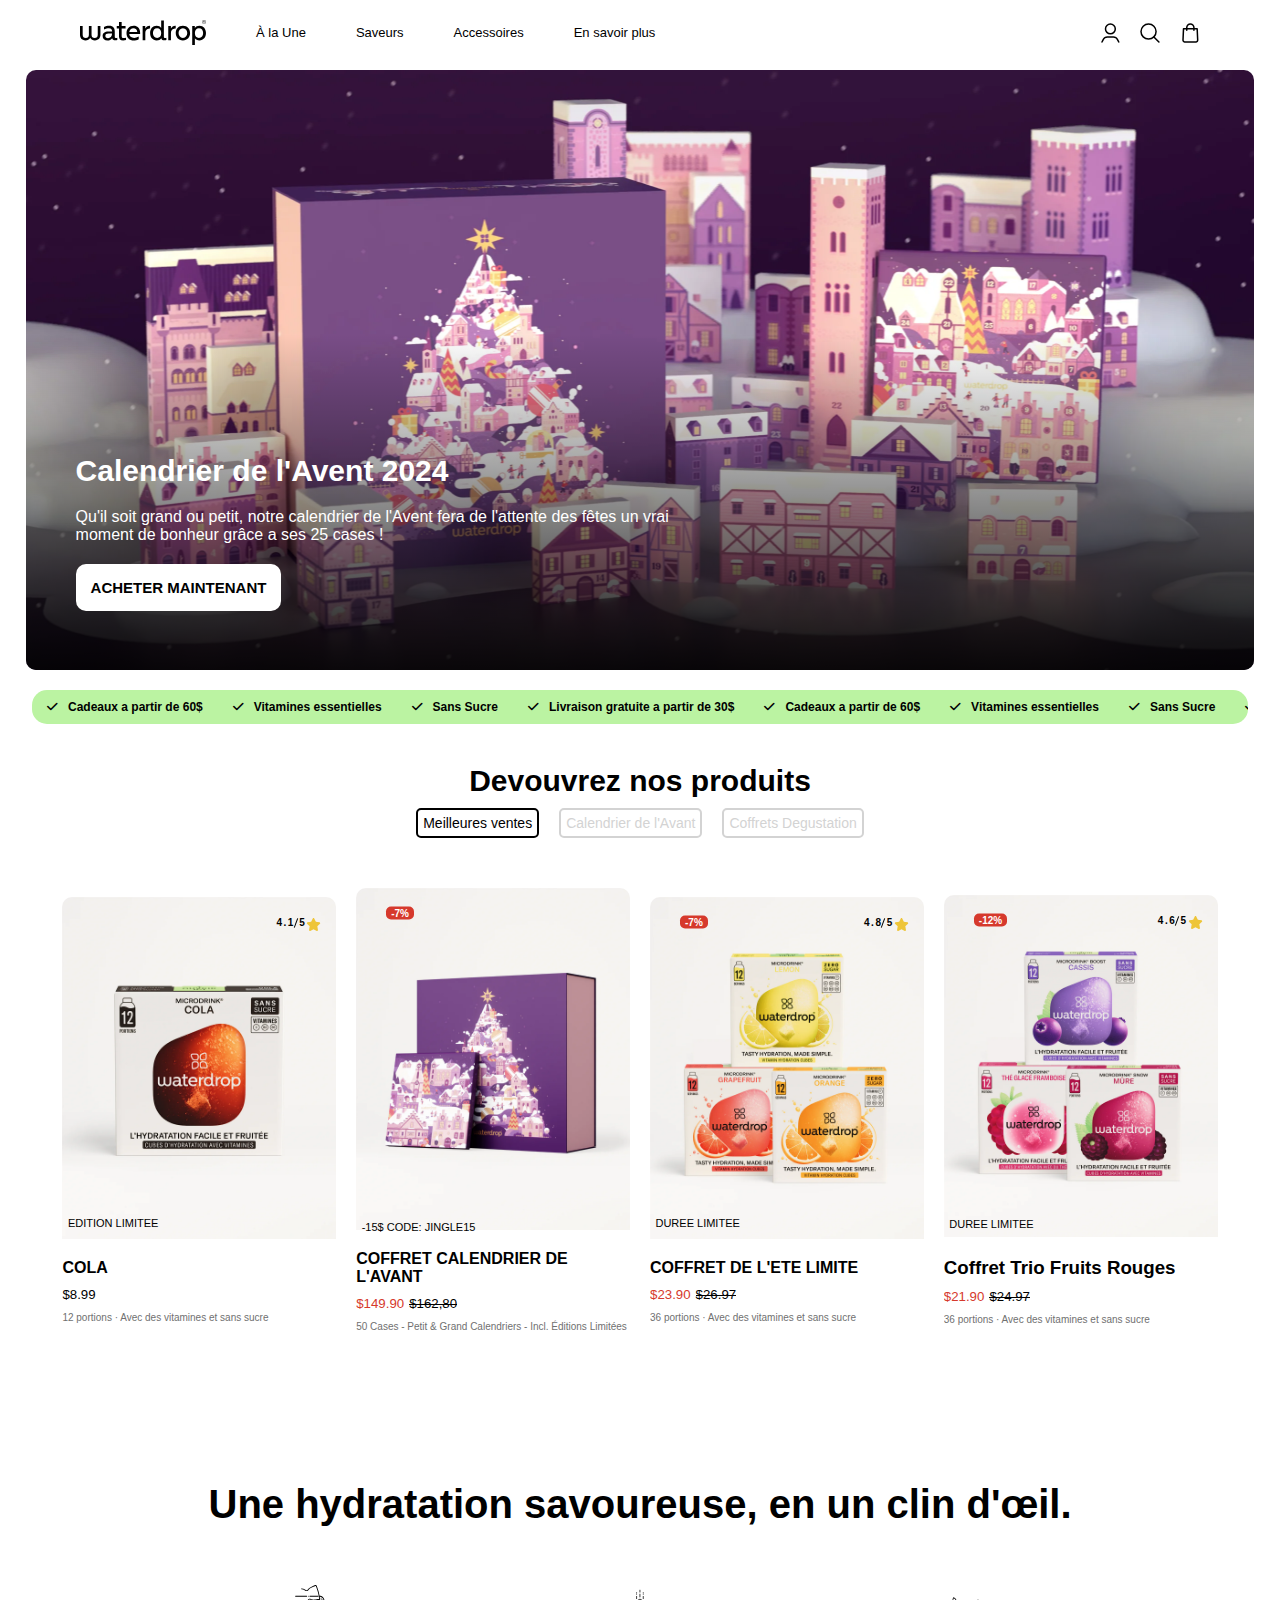
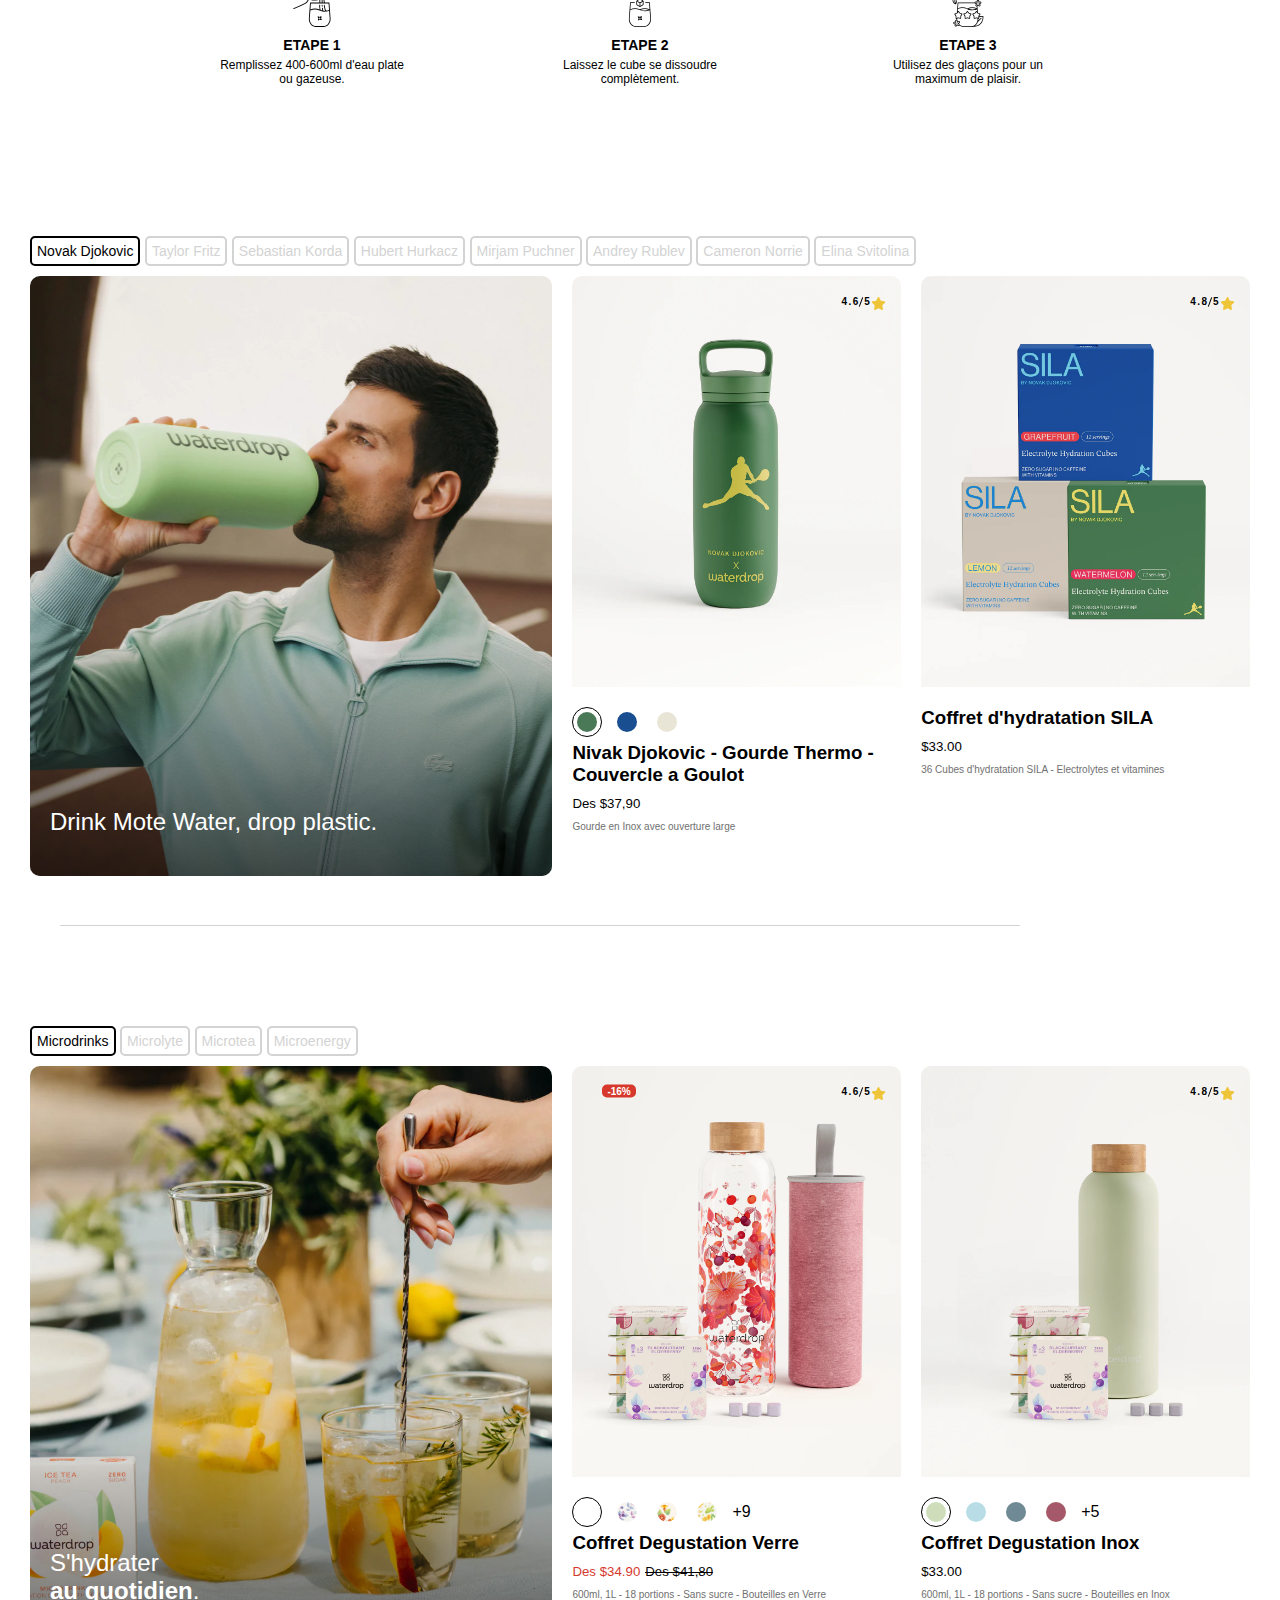
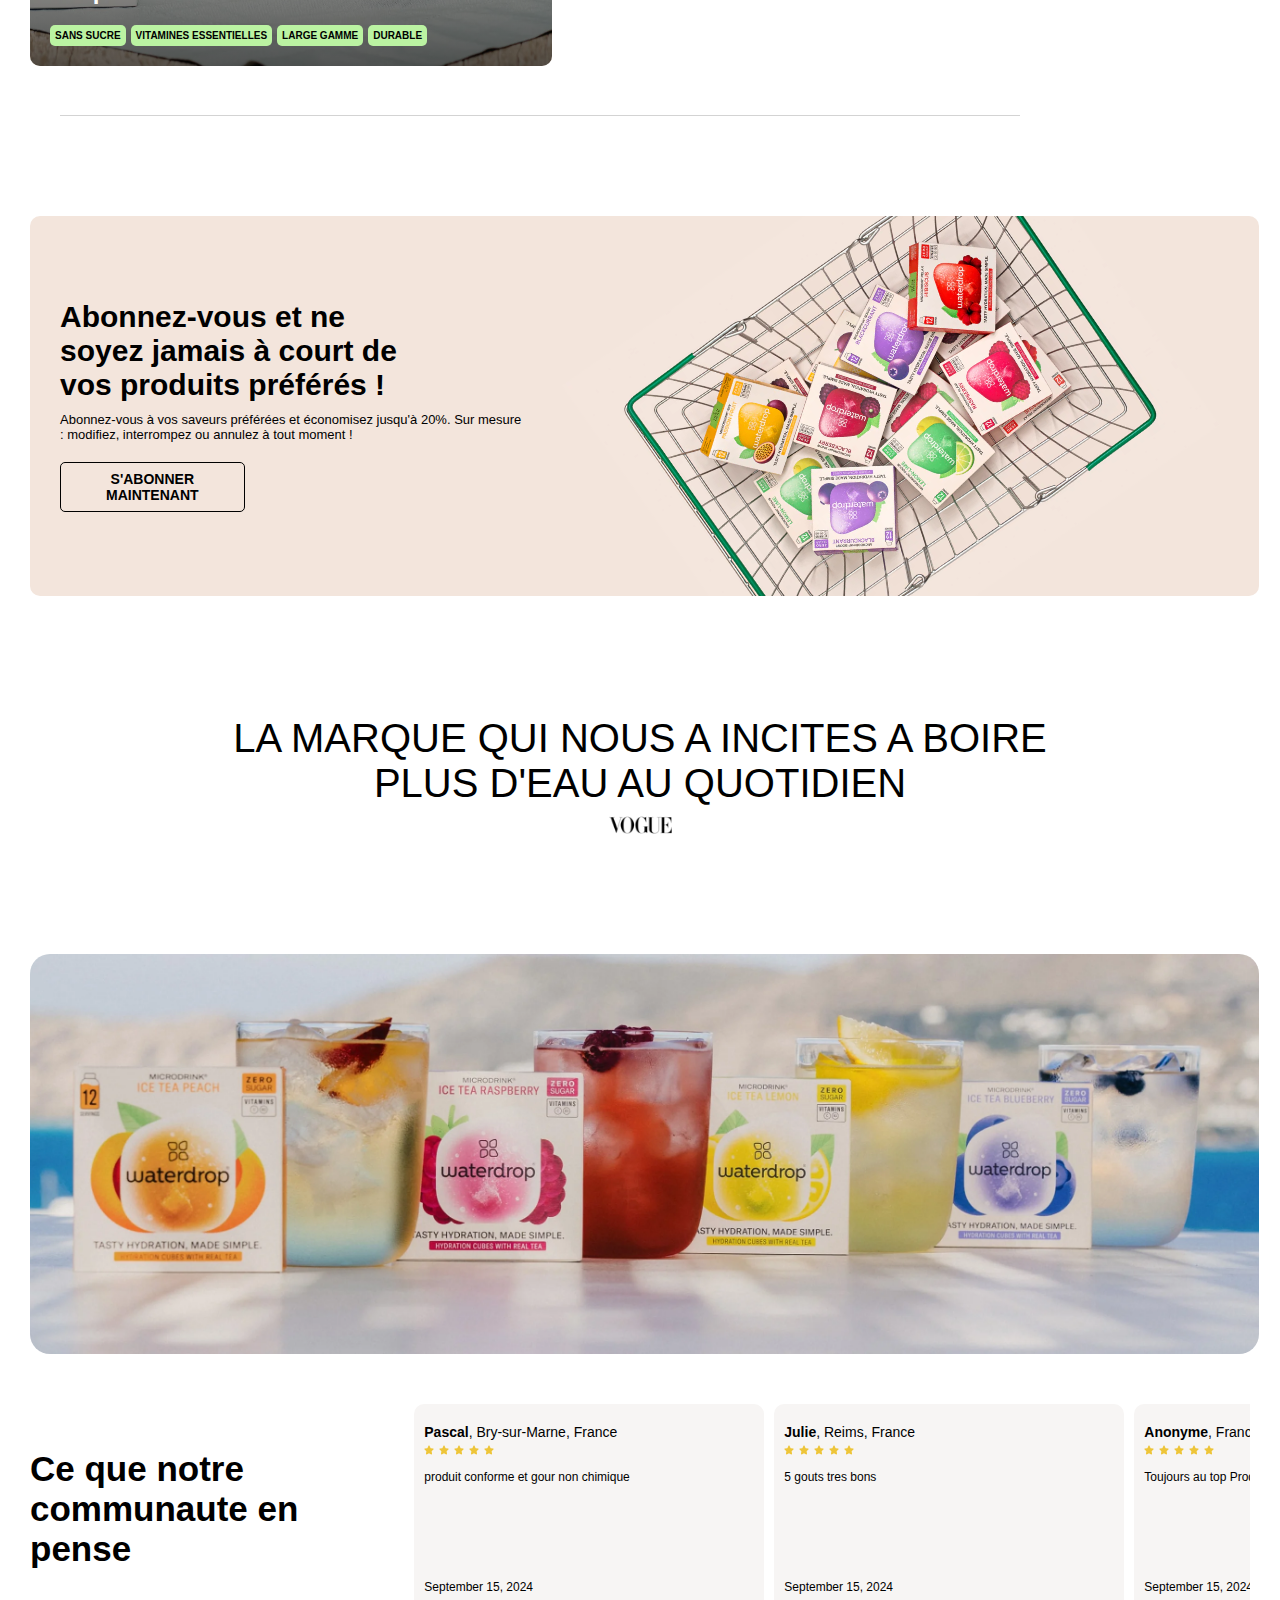
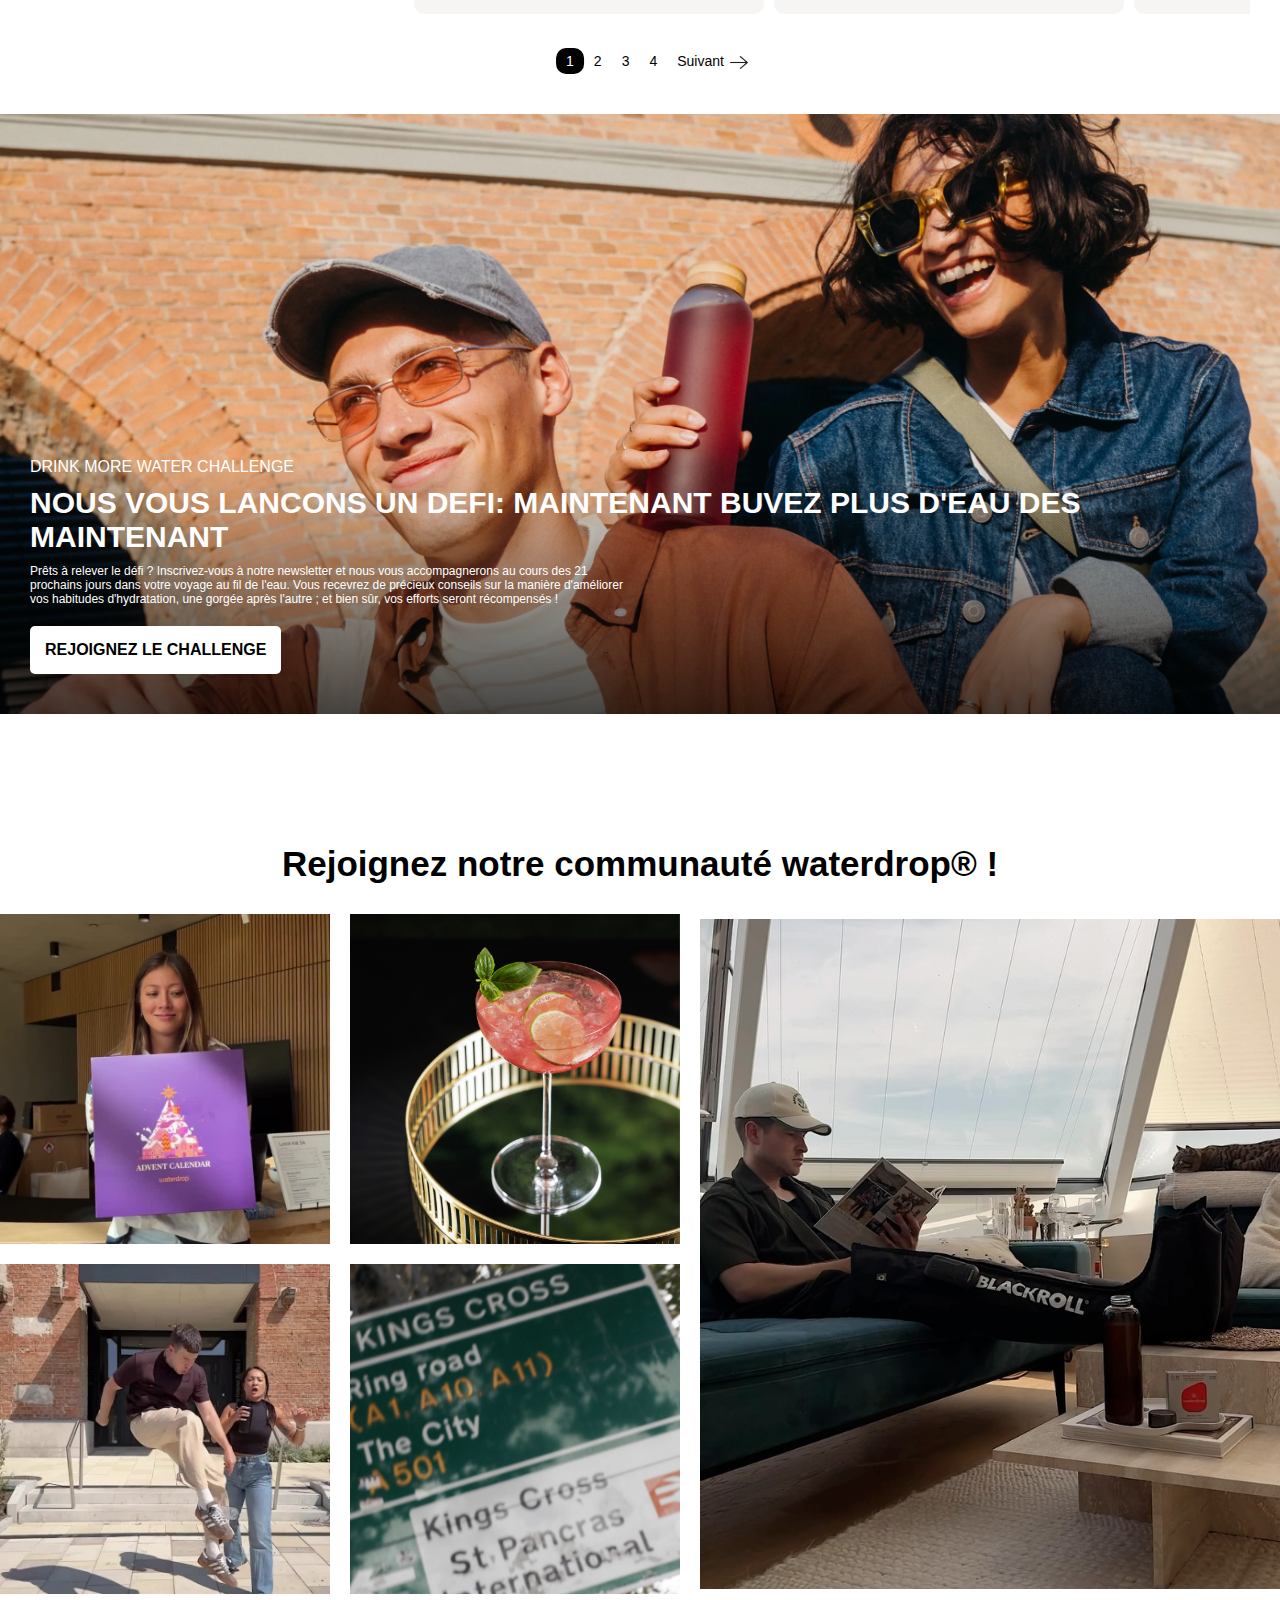
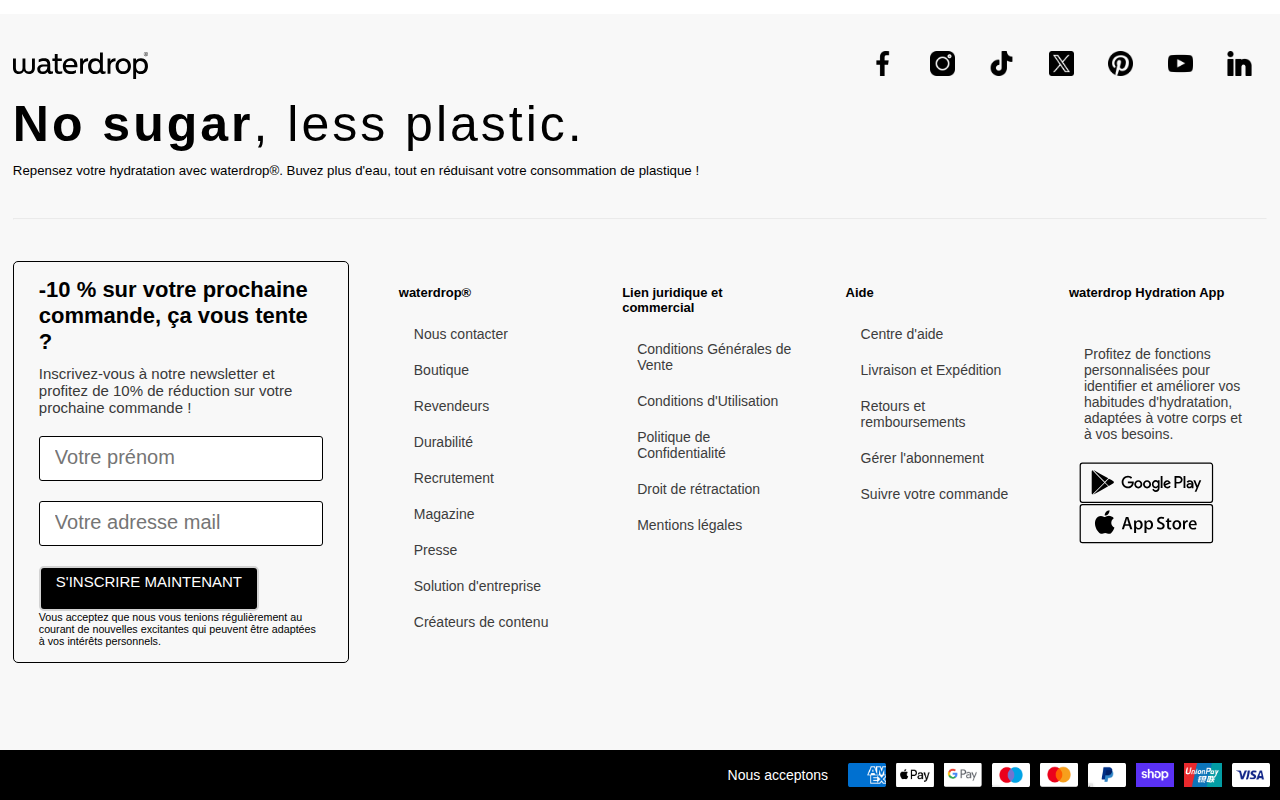
==== index.html @ c8086188 "Update index.html" ====
<html lang="fr">
  <head>
    <meta charset="UTF-8" />
    <meta name="viewport" content="width=device-width, initial-scale=1.0" />
    <link rel="stylesheet" href="style.css" />
    <link
      rel="stylesheet"
      href="https://cdnjs.cloudflare.com/ajax/libs/font-awesome/6.5.2/css/all.min.css"
    />
    <title>Waterdrop</title>
  </head>
  <body>
    <header>
      <nav id="menu-header" class="desktop-nav">
        <div class="menu-header-left">
          <a href="index.html">
            <img src="./assets/logo.svg" />
          </a>
          <li class="first">
            <a href=""> À la Une </a>
            <section class="onglet-container first-sub">
              <ul
                class="sub-onglet-container animation"
                style="animation-delay: 0.2s"
              >
                <li><a href="">Meilleures Ventes</a></li>
                <li><a href="">Coffrets Degustation</a></li>
                <li class="exclusif"><a href="">Limited: Microdrik Cola</a></li>
                <li class="new"><a href="">Calendrier de l'Avant2024</a></li>
                <li class="promo-tag"><a href="">Offres Exclusives</a></li>
                <li><a href="">Sports & Evenments</a></li>
                <li><a href="">Tout Voir</a></li>
              </ul>

              <section class="img-container">
                <div class="img-onglet animation" style="animation-delay: 0.3s">
                  <img class="img" src="assets/FEATURED_1.webp" />
                  <h4 class="title">Journee du Nettoyage des cotes 2024</h4>
                  <p>
                    -20% sur toutes les bouteilles ( sauf celles deja en
                    reduction )
                  </p>
                </div>

                <div class="img-onglet animation" style="animation-delay: 0.4s">
                  <img class="img" src="assets/AC-Featured.webp" />
                  <h4 class="title">Calendriers de l'Avant waterdrop 2024</h4>
                  <p>Commandez maintenant !</p>
                </div>
              </section>
            </section>
          </li>
          <li class="second">
            <a href=""> Saveurs </a>
            <section class="onglet-container second-sub">
              <ul class="saveurs-container">
                <div
                  class="saveur active animation"
                  style="animation-delay: 0.1s"
                >
                  <img src="assets/Subscribe_and_save_menu_item.avif" alt="" />
                  <span class="text">
                    <h4>S'abonner et economiser</h4>
                    <p>Jusqu'a -20% sur vos saveurs preferers.</p>
                  </span>
                </div>
                <div class="saveur animation" style="animation-delay: 0.2s">
                  <img src="assets/ice_tea_menu.avif" alt="" />
                  <span class="text">
                    <h4>THE GLACE</h4>
                    <p>Pour se rafraichir.</p>
                  </span>
                </div>
                <div class="saveur animation" style="animation-delay: 0.3s">
                  <img src="assets/Tropical.avif" alt="" />
                  <span class="text">
                    <h4>Microtea</h4>
                    <p>Pour s'hydrater et rester au chaud.</p>
                  </span>
                </div>
                <div class="saveur animation" style="animation-delay: 0.4s">
                  <img src="assets/discovery-kit-menu-item.avif" alt="" />
                  <span class="text">
                    <h4>Coffrets Decouverte et Degustation</h4>
                    <p>Parfait pour commencer !.</p>
                  </span>
                </div>
                <div class="saveur animation" style="animation-delay: 0.5s">
                  <img src="assets/microlyte-berry.avif" alt="" />
                  <span class="text">
                    <h4>Microlyte</h4>
                    <p>Pour le sport, pendant et apres.</p>
                  </span>
                </div>
                <div class="saveur animation" style="animation-delay: 0.6s">
                  <img src="assets/Sila_Menu_item.avif" alt="" />
                  <span class="text">
                    <h4>SLIA x waterdrop</h4>
                    <p>
                      Les cubes d'hydratation aux electrolytes SILA par Novak
                      Djokovic.
                    </p>
                  </span>
                </div>
                <div class="saveur animation" style="animation-delay: 0.7s">
                  <img src="assets/microlyte-berry.avif" alt="" />
                  <span class="text">
                    <h4>Microdrink</h4>
                    <p>Pour s'hydrater au quotidien.</p>
                  </span>
                </div>
                <div class="saveur animation" style="animation-delay: 0.8s">
                  <img src="assets/Microdrink-menu-item.avif" alt="" />
                  <span class="text">
                    <h4>Microenergy</h4>
                    <p>Pour un boot d'energie naturel.</p>
                  </span>
                </div>
                <a
                  href="page/galerie.html"
                  class="saveur animation"
                  style="animation-delay: 0.9s"
                >
                  <img src="assets/all-flavours-menu-items.avif" alt="" />
                  <span class="text">
                    <h4>Toutes les saveurs</h4>
                    <p>Decouvrez votre saveur preferee.</p>
                  </span>
                </a>
              </ul>
            </section>
          </li>
          <li class="third">
            <a href=""> Accessoires </a>
            <section class="onglet-container third-sub">
              <ul class="saveurs-container">
                <div
                  class="saveur active animation"
                  style="animation-delay: 0.1s"
                >
                  <img src="assets/Menu-item-All-Bottles.avif" alt="" />
                  <span class="text">
                    <h4>Toutes les Bouteilles</h4>
                    <p>Pour toutes les occasions.</p>
                  </span>
                </div>
                <div class="saveur animation" style="animation-delay: 0.2s">
                  <img src="assets/Steel_Bottles.avif" alt="" />
                  <span class="text">
                    <h4>Bouteilles en Inox</h4>
                    <p>24 heures frais, 12h chaud.</p>
                  </span>
                </div>
                <div class="saveur animation" style="animation-delay: 0.3s">
                  <img src="assets/LUCY_Filter_Carafe.avif" alt="" />
                  <span class="text">
                    <h4>Carafe Filtrante LUCY</h4>
                    <p>Purifie l'eau, garde les mineraux.</p>
                  </span>
                </div>
                <div class="saveur animation" style="animation-delay: 0.4s">
                  <img
                    src="assets/Glass_Bottles-menu-items_f46c7870-0645-47f9-853f-af9c50d7e5d1.avif"
                    alt=""
                  />
                  <span class="text">
                    <h4>Bouteilles en Verre</h4>
                    <p>Verre borosilicate robuste.</p>
                  </span>
                </div>
                <div class="saveur animation" style="animation-delay: 0.5s">
                  <img src="assets/Bear.avif" alt="" />
                  <span class="text">
                    <h4>Collection Enfants</h4>
                    <p>Sans BPA, facile a nettoyer.</p>
                  </span>
                </div>
                <div class="saveur animation" style="animation-delay: 0.6s">
                  <img src="assets/LUCY_Smart_Cap.avif" alt="" />
                  <span class="text">
                    <h4>Bouchon Intelligen LUCY</h4>
                    <p>Nettoie, suit, rappelle.</p>
                  </span>
                </div>
                <div class="saveur animation" style="animation-delay: 0.7s">
                  <img src="assets/All-Purpose_Bottles-menu-item.avif" alt="" />
                  <span class="text">
                    <h4>Gourdes en Inox</h4>
                    <p>Large ouverture, divers couvercles.</p>
                  </span>
                </div>
                <div class="saveur animation" style="animation-delay: 0.8s">
                  <img src="assets/Homeware_and_Accessories.avif" alt="" />
                  <span class="text">
                    <h4>Accessoires pour la maison</h4>
                    <p>Carafes, tasses, pailles, couvercles etc.</p>
                  </span>
                </div>
              </ul>
            </section>
          </li>
          <li class="fourth">
            <a href=""> En savoir plus </a>
            <section class="onglet-container fourth-sub">
              <ul
                class="sub-onglet-container animation"
                style="animation-delay: 0.1s"
              >
                <li><a href="">Notre histoire</a></li>
                <li><a href="">Trouver un magasin</a></li>
                <li><a href="">Revendeurs</a></li>
                <li><a href="">Blog</a></li>
                <li><a href="">Sports & evenments</a></li>
                <li><a href="">Gerer mon abonnement</a></li>
              </ul>

              <section class="img-container">
                <div class="img-onglet animation" style="animation-delay: 0.2s">
                  <img class="img" src="assets/loyalty.jxl" />
                  <h4 class="title">Inscrivez-vous gratuitement!</h4>
                </div>
                <div class="img-onglet animation" style="animation-delay: 0.3s">
                  <img class="img" src="assets/magazine_menu_featured.webp" />
                  <h4 class="title">Le blog waaterdrop</h4>
                  <p>Explorez le monde de l'hydratation</p>
                </div>
              </section>
            </section>
          </li>
        </div>
        <div id="icons-header">
          <img src="./assets/user.svg" />
          <img src="./assets/search.svg" />
          <img src="./assets/panier.svg" />
        </div>
      </nav>

      <nav class="mobile-nav">
        <div class="menu-burger-container">
          <div class="menu-burger"></div>
        </div>
        <img src="./assets/search.svg" />
        <a style="margin: 20px auto" href="index.html">
          <img src="./assets/logo.svg" />
        </a>
        <img src="./assets/user.svg" />
        <img src="./assets/panier.svg" />

        <section class="slider-nav">
          <span class="close-slider-nav"></span>
          <ul class="slider-onglet-container">
            <a href="index.html">Accueil</a>
            <a href="page/galerie.html">Toutes les saveurs</a>
            <a href="page/contact.html">Nous contacter</a>
          </ul>
        </section>
      </nav>

      <section id="image-pub">
        <section class="bas">
          <h1>Calendrier de l'Avent 2024</h1>
          <p class="PROMO">
            Qu'il soit grand ou petit, notre calendrier de l'Avent fera de
            l'attente des fêtes un vrai moment de bonheur grâce a ses 25 cases !
          </p>
          <button class="buy-now">ACHETER MAINTENANT</button>
        </section>
      </section>

      <section class="auto-scroll-container">
        <section class="auto-scroll">
          <p><i class="fa-solid fa-check"></i> Cadeaux a partir de 60$</p>
          <p><i class="fa-solid fa-check"></i>Vitamines essentielles</p>
          <p><i class="fa-solid fa-check"></i> Sans Sucre</p>
          <p>
            <i class="fa-solid fa-check"></i> Livraison gratuite a partir de 30$
          </p>
          <p><i class="fa-solid fa-check"></i> Cadeaux a partir de 60$</p>
          <p><i class="fa-solid fa-check"></i>Vitamines essentielles</p>
          <p><i class="fa-solid fa-check"></i> Sans Sucre</p>
          <p>
            <i class="fa-solid fa-check"></i> Livraison gratuite a partir de 30$
          </p>
          <p><i class="fa-solid fa-check"></i> Cadeaux a partir de 60$</p>
          <p><i class="fa-solid fa-check"></i>Vitamines essentielles</p>
          <p><i class="fa-solid fa-check"></i> Sans Sucre</p>
          <p>
            <i class="fa-solid fa-check"></i> Livraison gratuite a partir de 30$
          </p>
          <p><i class="fa-solid fa-check"></i> Cadeaux a partir de 60$</p>
          <p><i class="fa-solid fa-check"></i>Vitamines essentielles</p>
          <p><i class="fa-solid fa-check"></i> Sans Sucre</p>
          <p>
            <i class="fa-solid fa-check"></i> Livraison gratuite a partir de 30$
          </p>
        </section>
      </section>
    </header>
    <main>
      <section id="top-seller">
        <div class="top-seller-info">
          <h1>Devouvrez nos produits</h1>

          <div class="top-seller-button-container">
            <button class="top-seller-button active-button">
              Meilleures ventes
            </button>
            <button class="top-seller-button">Calendrier de l'Avant</button>
            <button class="top-seller-button">Coffrets Degustation</button>
          </div>

          <div class="product-container">
            <section class="product-slide-mobile">
              <a href="page/article.html" class="product">
                <div class="image-container">
                  <img src="assets/Cola.webp" />
                </div>
                <h4 class="product-title">Cola</h4>
                <h5 class="product-price">$8.99</h5>
                <p class="product-desc">
                  12 portions · Avec des vitamines et sans sucre
                </p>

                <p class="stars">4.1 5</p>
                <p class="image-info">EDITION LIMITEE</p>
              </a>

              <a href="page/article.html" class="product">
                <div class="image-container">
                  <img src="./assets/Calendrier.webp" />
                </div>
                <h4 class="product-title">Coffret Calendrier de l'Avant</h4>
                <h5 class="product-price as-reduc">
                  $149.90 <span class="barrer">$162,80</span>
                </h5>
                <p class="product-desc">
                  50 Cases - Petit & Grand Calendriers - Incl. Éditions Limitées
                </p>
                <p class="reduc">-7%</p>
                <p class="image-info">-15$ CODE: JINGLE15</p>
              </a>

              <a href="page/article.html" class="product">
                <div class="image-container">
                  <img src="assets/SummerSet.webp" />
                </div>
                <h4 class="product-title">Coffret de l'ete limite</h4>
                <h5 class="product-price as-reduc">
                  $23.90 <span class="barrer">$26.97</span>
                </h5>
                <p class="product-desc">
                  36 portions · Avec des vitamines et sans sucre
                </p>
                <p class="stars">4.8 5</p>
                <p class="reduc">-7%</p>
                <p class="image-info">DUREE LIMITEE</p>
              </a>

              <a href="page/article.html" class="product">
                <div class="image-container">
                  <img src="assets/TrioSet.webp" />
                </div>
                <h3 class="product-title">Coffret Trio Fruits Rouges</h3>
                <h5 class="product-price as-reduc">
                  $21.90 <span class="barrer">$24.97</span>
                </h5>
                <p class="product-desc">
                  36 portions · Avec des vitamines et sans sucre
                </p>
                <p class="stars">4.6 5</p>
                <p class="reduc">-12%</p>
                <p class="image-info">DUREE LIMITEE</p>
              </a>
            </section>
          </div>
        </div>
      </section>

      <section id="icons-for-understand-container">
        <h2 class="icons-big-title">
          Une hydratation savoureuse, en un clin d'œil.
        </h2>
        <section>
          <div class="icons-for-understand">
            <svg
              width="50"
              height="50"
              class="icon icon--drink-more-water-1"
              fill-rule="evenodd"
              stroke-linejoin="round"
              stroke-miterlimit="2"
              clip-rule="evenodd"
              viewBox="0 0 309 309"
            >
              <path
                fill="currentColor"
                fill-rule="nonzero"
                d="m269.289 256.579-7.15-95.746c-.098-1.421-1.296-2.538-2.721-2.537h-26.141c-.138-14.692-3.58-25.867-10.509-32.946-5.777-5.583-13.495-8.72-21.529-8.75-1.342-7.296-3.042-15.771-5-23.283-3.058-11.634-7.817-24.909-10.654-32.846-.95-2.638-1.667-4.646-2-5.688a6.3047 6.3047 0 0 0-3.067-4.254c-3.333-1.596-8.191.117-26.104 7.459-17.912 7.341-22.779 14.425-25.95 19.112-1.9 2.796-2.683 3.946-5.417 4.383-3.112.484-5.358-.783-9.479-3.27a45.6547 45.6547 0 0 0-24.166-7.734 2.8266 2.8266 0 0 0-.184-.006c-1.449 0-2.646 1.186-2.658 2.635-.002.037-.002.074-.002.111 0 1.462 1.17 2.681 2.631 2.739 7.69.207 15.162 2.612 21.529 6.93a18.5246 18.5246 0 0 0 13.196 4c3.926-.658 7.307-3.159 9.083-6.721 2.975-4.384 7.05-10.384 23.488-17.121 8.354-3.417 19.796-8.125 21.475-7.725.187.339.327.702.417 1.079.354 1.125 1.104 3.204 2.083 5.925 2.812 7.854 7.5 20.983 10.517 32.379 2.162 8.246 4 17.704 5.379 25.438l.512 2.875c.309 1.725.621 3.508.867 4.95.446 2.591.787 4.529 1.042 5.8l.245 1.387c-1.879 1.363-13.266 2.821-22.5 3.979-17.658 2.33-24.187-.92-28.908-3.287-3.278-2.223-7.429-2.75-11.158-1.417a18.6783 18.6783 0 0 0-9.534 9.971 40.334 40.334 0 0 1-15.329 16.638 540.137 540.137 0 0 1-56.746 25.366c-4.583 1.863-9.35 3.771-14.2 5.679-1.046.412-1.738 1.428-1.738 2.552 0 1.505 1.238 2.743 2.743 2.743.343 0 .684-.065 1.004-.19 4.866-1.925 9.633-3.834 14.246-5.696a543.7053 543.7053 0 0 0 57.533-25.788 45.7333 45.7333 0 0 0 17.212-18.608c2.346-4.2 3.717-6.438 6.638-7.5 2.583-.958 3.825-.321 6.829 1.167 5.05 2.529 12.692 6.345 32.058 3.833 7.647-.627 15.226-1.906 22.655-3.825.651 5.822.759 11.691.32 17.533h-55.183c-1.425-.001-2.623 1.116-2.721 2.538l-7.141 95.746c-1.022 14.09 3.716 28.008 13.12 38.55 7.524 8.385 18.272 13.187 29.538 13.195h48.867c11.266-.011 22.012-4.816 29.533-13.204 9.405-10.542 14.144-24.459 13.129-38.55Zm-64.867-122-.029-.137c-.05-.464-.127-.924-.229-1.379-.037-.155-.092-.484-.129-.684l-1.113-6.25c-.216-1.25-.454-2.629-.712-4.083a25.262 25.262 0 0 1 16.637 7.142c5.909 6.025 8.838 15.904 8.967 29.108h-7.742c.656-6.968.041-13.998-1.816-20.746-.362-1.135-1.423-1.911-2.615-1.911-1.505 0-2.744 1.239-2.744 2.744 0 .283.044.564.13.834a53.8463 53.8463 0 0 1 1.57 19.091h-8.95c.655-7.929.243-15.91-1.225-23.729Zm-56.912 29.192h109.362l2.917 38.962-1.633.675a67.7405 67.7405 0 0 1-13.588 4.025c-1.087.2-2.171.284-3.258.417a99.9987 99.9987 0 0 1-8.463-34.096c.001-.014.001-.028.001-.042 0-1.484-1.209-2.71-2.692-2.733h-.038c-1.483.004-2.708 1.209-2.737 2.692.777 11.93 3.478 23.657 8 34.725a67.325 67.325 0 0 1-10.784-.338 116.5267 116.5267 0 0 1-3.187-15.895c-.186-1.347-1.349-2.36-2.708-2.36-1.5 0-2.735 1.235-2.735 2.734 0 .126.009.251.026.376.62 4.718 1.495 9.4 2.621 14.025a66.3492 66.3492 0 0 1-10.554-3.096 81.8225 81.8225 0 0 1-3.333-30c.001-.041.002-.082.002-.123 0-1.502-1.236-2.738-2.738-2.738-1.456 0-2.67 1.161-2.735 2.615a91.4348 91.4348 0 0 0 2.421 27.742c-18.029-8.045-38.576-8.421-56.888-1.042l2.721-36.525Zm104.583 127.704c-6.482 7.225-15.743 11.361-25.45 11.367H177.76c-9.71-.005-18.973-4.141-25.458-11.367-8.417-9.429-12.656-21.882-11.742-34.487l3.771-50.613c17.708-7.954 38.015-7.888 55.671.183l.912.417c1.042.492 2.154.783 3.213 1.225.468.415 1.069.652 1.695.667h.038a68.7757 68.7757 0 0 0 26.379 5.166c1.917 0 3.84-.079 5.771-.237.612-.046 1.25-.175 1.846-.238.046 0 .075.046.108.046s.163-.092.254-.1c1.779-.192 3.563-.366 5.325-.696a72.2879 72.2879 0 0 0 14.659-4.32l3.625 48.504c.912 12.607-3.331 25.06-11.75 34.487l.016-.004Zm-50.804-42.833v2.129c0 2.775-1.025 3.808-3.8 3.808h-2.054c-1.769.2-3.449-.887-3.992-2.583l-1.871-4.117a1.889 1.889 0 0 1-.459-1.234c0-1.035.852-1.887 1.888-1.887.184 0 .366.027.542.079l5.946.001c2.763 0 3.783 1.033 3.783 3.808l.017-.004Zm1.833 2.129v-2.054c-.203-1.773.885-3.457 2.584-4l4.116-1.854c.457-.224.955-.349 1.463-.367 1.304 0 1.571 1.25 1.571 2.329v5.946c0 2.775-1.034 3.808-3.809 3.808h-2.116c-2.792 0-3.821-1.029-3.821-3.808h.012Zm-1.833 9.442v2.045c.209 1.773-.876 3.462-2.575 4.009-1.371.621-2.746 1.25-4.125 1.854-.452.223-.946.348-1.45.367-1.304 0-1.579-1.25-1.579-2.33v-5.945c0-2.775 1.033-3.809 3.808-3.809h2.129c2.755 0 3.775 1.034 3.775 3.809h.017Zm13.55 2.895c.294.343.456.779.456 1.231 0 1.035-.852 1.887-1.887 1.887-.18 0-.359-.025-.531-.076h-5.946c-2.775 0-3.809-1.033-3.809-3.808v-2.129c0-2.775 1.034-3.809 3.809-3.809h2.046c1.772-.204 3.456.884 4 2.584l1.854 4.116.008.004Zm-73.796-141.2c-1.503 0-2.739-1.236-2.739-2.739s1.236-2.74 2.739-2.74h50.65c1.503 0 2.74 1.237 2.74 2.74 0 1.503-1.237 2.739-2.74 2.739h-50.65Zm-10.966-.804a3.1588 3.1588 0 0 1-.63-.912 3.0468 3.0468 0 0 1-.183-1.004c.022-1.503 1.264-2.727 2.767-2.727.336 0 .669.061.983.181.337.153.643.366.904.629.548.484.853 1.186.834 1.917-.011.341-.07.679-.175 1.004-.161.34-.381.649-.65.912a2.473 2.473 0 0 1-1.917.834c-.735.02-1.443-.285-1.933-.834Zm-80.105-1.929v-.013c0-1.499 1.234-2.733 2.734-2.733h69.208c1.503 0 2.74 1.237 2.74 2.74 0 1.503-1.237 2.739-2.74 2.739H52.706c-1.5 0-2.734-1.234-2.734-2.733Zm158.75 13.663c-.345-.487-.53-1.07-.529-1.667-.011-.879.404-1.71 1.113-2.229.46-.343 1.018-.529 1.592-.529.854 0 1.658.411 2.158 1.104l.112.146c.331.463.509 1.019.509 1.589 0 1.502-1.236 2.738-2.738 2.738a2.739 2.739 0 0 1-2.229-1.148l.012-.004Zm5.963 47.966c-.183-2.421-.321-4.758-.417-6.966-.001-.039-.002-.077-.002-.115 0-1.459 1.166-2.675 2.623-2.735h.117c1.459-.002 2.677 1.162 2.741 2.62.092 2.155.217 4.438.392 6.784.104 1.493-1.036 2.808-2.529 2.916h-.2c-1.407-.012-2.586-1.106-2.704-2.508l-.021.004Z"
              ></path>
            </svg>
            <h4 class="icons-title">Etape 1</h4>
            <p class="icon-info">
              Remplissez 400-600ml d'eau plate ou gazeuse.
            </p>
          </div>

          <div class="icons-for-understand">
            <svg
              width="50"
              height="50"
              class="icon icon--drink-more-water-2"
              fill-rule="evenodd"
              stroke-linejoin="round"
              stroke-miterlimit="2"
              clip-rule="evenodd"
              viewBox="0 0 309 309"
            >
              <path
                fill="currentColor"
                fill-rule="nonzero"
                d="m222.467 255.804-7.321-98.117c-.091-1.215-1.118-2.165-2.337-2.162h-23.867c-1.248.053-2.247 1.094-2.247 2.344 0 1.249.999 2.291 2.247 2.343h21.692l2.883 38.613c-19.421-7.797-41.166-7.566-60.417.642-18.517-8.162-39.59-8.4-58.287-.659l2.875-38.596h22.967c.033.002.065.003.098.003 1.287 0 2.346-1.059 2.346-2.346 0-1.287-1.059-2.346-2.346-2.346-.033 0-.065.001-.098.002H95.517c-1.22-.005-2.248.946-2.337 2.163l-7.313 98.116c-1.037 14.316 3.777 28.457 13.333 39.167 7.622 8.494 18.509 13.356 29.921 13.362h50.084c11.414-.004 22.303-4.87 29.92-13.371 9.559-10.705 14.376-24.843 13.342-39.158ZM209.8 202.383a69.2523 69.2523 0 0 1-12.129 3.484 69.2305 69.2305 0 0 1-21.666.587 69.4083 69.4083 0 0 1-16.496-4.471c16.302-5.686 34.082-5.545 50.291.4Zm-4.166 89.459c-6.728 7.505-16.342 11.802-26.421 11.808H129.13c-10.082-.004-19.698-4.305-26.421-11.817-8.716-9.75-13.106-22.635-12.159-35.679L94.434 204c18.334-8.301 39.394-8.265 57.7.1l.937.438A74.5486 74.5486 0 0 0 185 211.721c1.945 0 3.889-.078 5.834-.234 2.577-.196 5.142-.533 7.683-1.008a74.6054 74.6054 0 0 0 14.963-4.429l.554-.225 3.75 50.333c.948 13.044-3.438 25.93-12.146 35.688l-.004-.004Zm-52.404-44.2v2.171c0 2.854-1.055 3.908-3.9 3.908h-2.084c-1.818.208-3.545-.908-4.104-2.65l-1.908-4.221a2.615 2.615 0 0 1-.163-2.313 2.5772 2.5772 0 0 1 2.179-.795h6.088c2.842.004 3.896 1.062 3.896 3.904l-.004-.004Zm1.875 2.171v-2.084c-.209-1.818.907-3.545 2.65-4.104l4.22-1.9c.466-.229.974-.359 1.492-.383 1.346 0 1.617 1.296 1.617 2.391v6.088c0 2.854-1.054 3.908-3.9 3.908h-2.171c-2.842-.004-3.904-1.058-3.904-3.908l-.004-.008Zm-1.875 9.683v2.083c.21 1.816-.902 3.544-2.642 4.104-1.406.642-2.813 1.275-4.221 1.9a3.674 3.674 0 0 1-1.5.384c-1.337 0-1.617-1.296-1.617-2.384v-6.095c0-2.846 1.055-3.9 3.909-3.9h2.171c2.85.012 3.904 1.07 3.904 3.912l-.004-.004Zm13.879 2.962c.302.351.468.799.468 1.261 0 1.061-.873 1.934-1.934 1.934-.183 0-.366-.026-.543-.078h-6.083c-2.846 0-3.908-1.062-3.908-3.908v-2.171c0-2.846 1.062-3.9 3.908-3.9h2.083c1.816-.209 3.543.902 4.105 2.642l1.9 4.22h.004Zm-15.317-138.104v-19.166c0-1.285 1.057-2.342 2.342-2.342 1.284 0 2.341 1.057 2.341 2.342v19.166c0 1.285-1.057 2.342-2.341 2.342-1.285 0-2.342-1.057-2.342-2.342Zm.071-30.75V81.521c.053-1.246 1.092-2.243 2.339-2.243 1.248 0 2.287.997 2.34 2.243v12.083c.001.033.002.066.002.099 0 1.285-1.057 2.342-2.342 2.342-1.284 0-2.341-1.057-2.341-2.342 0-.033.001-.066.002-.099Zm-17.808 42.5h-.005c-1.284 0-2.341-1.057-2.341-2.341v-14.296c-.002-.033-.002-.066-.002-.099 0-1.287 1.059-2.346 2.345-2.346 1.287 0 2.346 1.059 2.346 2.346 0 .033 0 .066-.002.099v14.304c0 1.284-1.057 2.342-2.341 2.342v-.009Zm-2.346-35.116v-4.696c-.002-.033-.002-.066-.002-.099 0-1.287 1.059-2.346 2.345-2.346 1.287 0 2.346 1.059 2.346 2.346 0 .033 0 .066-.002.099v4.696c-.052 1.248-1.094 2.246-2.344 2.246-1.249 0-2.291-.998-2.343-2.246Zm.696 10a2.278 2.278 0 0 1-.705-1.646c0-.622.255-1.217.705-1.646.923-.849 2.36-.849 3.283 0 .454.426.712 1.023.712 1.646s-.258 1.219-.712 1.646c-.419.46-1.019.718-1.642.704a2.7619 2.7619 0 0 1-.833-.163 2.9598 2.9598 0 0 1-.804-.516l-.004-.025Zm39.533 22.754V119.45c.053-1.249 1.094-2.247 2.344-2.247 1.249 0 2.291.998 2.343 2.247v14.292c.002.033.002.066.002.099 0 1.286-1.058 2.345-2.345 2.345-1.287 0-2.346-1.059-2.346-2.345 0-.033.001-.066.002-.099Zm0-32.775v-4.696c-.001-.033-.002-.066-.002-.099 0-1.287 1.059-2.346 2.346-2.346 1.287 0 2.345 1.059 2.345 2.346 0 .033 0 .066-.002.099v4.696c-.052 1.248-1.094 2.247-2.343 2.247-1.25 0-2.291-.999-2.344-2.247Zm4 6.729c.459.42.713 1.02.696 1.642.009.301-.069.599-.225.858-.082.3-.243.572-.467.787-.429.448-1.022.702-1.642.705a3.9754 3.9754 0 0 1-.937-.163 3.9126 3.9126 0 0 1-.704-.537 2.2777 2.2777 0 0 1-.704-1.667c.011-.284.061-.564.15-.833.137-.293.324-.56.554-.788.196-.225.435-.408.704-.537a2.3122 2.3122 0 0 1 1.796 0c.29.141.555.33.783.558l-.004-.025Zm-43.379 39.525a6.4896 6.4896 0 0 0-.834 3.242v18.404c.013 2.373 1.283 4.571 3.334 5.766l15.862 9.213c1.026.591 2.191.898 3.375.892a6.5537 6.5537 0 0 0 3.334-.938l15.708-9.275c2.029-1.198 3.282-3.381 3.292-5.737v-18.221a6.4176 6.4176 0 0 0-.834-3.188v-.025l-.054-.037a6.788 6.788 0 0 0-2.375-2.471l-15.721-9.258c-2.068-1.206-4.63-1.221-6.712-.038l-15.854 9.167a6.6245 6.6245 0 0 0-2.517 2.529l-.004-.025Zm3.837 21.667v-16.746L150 159.954c.605.36 1.253.641 1.93.834v18.27l-14.534-8.441a1.9869 1.9869 0 0 1-.996-1.725l-.004-.004Zm35.542-.08c.001.696-.372 1.341-.975 1.688l-14.338 8.471v-18.192a7.796 7.796 0 0 0 1.917-.833l13.4-7.696-.004 16.562Zm-18.675-29.212c.294-.17.627-.259.967-.258.358.002.709.1 1.016.283l14.459 8.517-13.513 7.758c-.582.337-1.244.512-1.917.508a3.8297 3.8297 0 0 1-1.929-.508l-13.683-7.854 14.6-8.446Z"
              ></path>
            </svg>
            <h4 class="icons-title">Etape 2</h4>
            <p class="icon-info">Laissez le cube se dissoudre complètement.</p>
          </div>

          <div class="icons-for-understand">
            <svg
              width="50"
              height="50"
              class="icon icon--drink-more-water-3"
              fill-rule="evenodd"
              stroke-linejoin="round"
              stroke-miterlimit="2"
              clip-rule="evenodd"
              viewBox="0 0 309 309"
            >
              <path
                fill="currentColor"
                fill-rule="nonzero"
                d="m173.223 226.204-11.787-4.433L153.64 212a3.5253 3.5253 0 0 0-2.779-1.4h-.046a3.5453 3.5453 0 0 0-2.771 1.325l-7.85 9.85-12.029 4.533a3.7759 3.7759 0 0 0-1.954 2.35 3.416 3.416 0 0 0 .475 2.804l6.937 10.53.605 12.829c.145 1.055.733 2 1.616 2.596.554.354 1.198.54 1.854.537.328-.001.654-.045.971-.129l12.154-3.333 11.984 3.308a3.607 3.607 0 0 0 3.133-.483 3.4841 3.4841 0 0 0 1.492-2.742l.583-12.583 6.783-10.317c.68-.9.897-2.07.584-3.154a3.4745 3.4745 0 0 0-2.159-2.317Zm-9.395 13.779c-.223.349-.353.75-.375 1.163l-.542 11.9-11.471-3.171c-.2-.051-.406-.076-.612-.075a2.345 2.345 0 0 0-.613.075l-11.487 3.162-.538-11.891a2.3316 2.3316 0 0 0-.375-1.163l-6.554-9.941 11.142-4.188c.387-.148.728-.397.987-.721l7.429-9.312 7.425 9.3c.26.324.6.572.988.721l11.141 4.187-6.545 9.954Zm50.2-77.471v-.02c0-1.248 1.026-2.275 2.275-2.275h.054c.046-.003.092-.005.138-.005 1.259 0 2.296 1.037 2.296 2.296 0 1.26-1.037 2.296-2.296 2.296-.046 0-.092-.001-.138-.004-1.263.002-2.309-1.025-2.329-2.287ZM87.869 286.024c-.002 1.26-1.04 2.296-2.3 2.296h-.004c-1.266.002-2.313-1.03-2.329-2.296v-.021c0-1.248 1.027-2.275 2.275-2.275h.058c1.26 0 2.298 1.036 2.3 2.296Zm161.25-42.733-.221-1.755-1.762-.237a57.782 57.782 0 0 0-23.496 1.983l.063-1.3 6.8-10.316c.673-.9.886-2.066.575-3.146a3.521 3.521 0 0 0-2.159-2.313l-11.787-4.433-1.463-1.829-2.987-40.121c.455-.347.873-.74 1.25-1.171l2.304-3.529.246.383c1.179 1.809 2.083 3.179 2.129 3.246a7.4297 7.4297 0 0 0 6 3.051c4.074 0 7.426-3.352 7.426-7.426 0-1.572-.5-3.104-1.426-4.375-.025-.046-1.204-1.5-2.704-3.371 2.358-.637 4.196-1.141 4.196-1.141 3.025-1.008 5.078-3.857 5.078-7.046 0-4.074-3.352-7.427-7.426-7.427-.798 0-1.591.129-2.348.381l-3.959 1.508c.121-2.396.209-4.279.209-4.341 0-4.074-3.352-7.425-7.425-7.425s-7.425 3.351-7.425 7.425c0 .045.091 1.929.208 4.333-3.8-1.446-4.05-1.533-4.067-1.533-3.875-1.248-8.091.902-9.358 4.77-.055.317-.091.638-.108.959H92.757c-1.198-.003-2.205.935-2.288 2.129l-4.508 60.725-1.454 1.821-12.034 4.533a3.779 3.779 0 0 0-1.954 2.35c-.249.96-.073 1.983.484 2.804l6.929 10.521.596 12.813a3.752 3.752 0 0 0 1.625 2.612c.833.54 1.862.693 2.816.417l.246-.071c-.107 2.362-.05 4.729.171 7.083a6.9266 6.9266 0 0 0-1.992-.037c-3.53.641-6.122 3.746-6.122 7.334 0 .458.042.915.126 1.366l.942 4.137c-4.096-.783-4.229-.795-4.267-.795-.345-.05-.694-.074-1.043-.074-3.684 0-6.836 2.749-7.336 6.398-.045.333-.068.669-.068 1.005 0 3.713 2.776 6.887 6.456 7.383l4.258.392c-1.171 2.129-2.083 3.808-2.083 3.808-1.782 3.667-.237 8.15 3.425 9.942 3.661 1.757 8.12.217 9.916-3.425.021-.038.775-1.775 1.725-4.005 1.667 1.771 2.971 3.155 2.98 3.163a7.3489 7.3489 0 0 0 5.145 2.083h.155a7.3584 7.3584 0 0 0 5.2-2.275c.363-.435.673-.914.92-1.425a39.4841 39.4841 0 0 0 24.317 8.525h49.583c3.357-.016 6.697-.459 9.942-1.316 2.398.303 4.812.459 7.229.466 31.199-.081 56.826-25.775 56.826-56.974 0-2.413-.153-4.824-.459-7.217h-.042Zm-23.046-13.25-6.554 9.941c-.228.347-.361.748-.383 1.163l-.542 11.9-1.791-.496a1.7471 1.7471 0 0 0-.284-.075l-9.396-2.596c-.2-.051-.406-.076-.612-.075-.204-.002-.407.024-.604.075l-11.488 3.163-.537-11.892a2.4096 2.4096 0 0 0-.375-1.163l-6.563-9.941 11.142-4.188c.387-.148.728-.397.987-.721l7.438-9.304 7.437 9.288c.26.324.601.572.988.721l11.137 4.2Zm-26.116-72.48c.369-1.169 1.46-1.969 2.686-1.969.289 0 .576.045.851.132.359.129 3.829 1.454 7.163 2.725.261.1.539.151.819.151 1.262 0 2.3-1.038 2.3-2.3 0-.037-.001-.073-.003-.109-.175-3.646-.375-7.446-.383-7.63v-.035c0-1.557 1.281-2.838 2.838-2.838 1.543 0 2.818 1.259 2.837 2.803 0 .291-.208 4.066-.383 7.695a2.514 2.514 0 0 0-.003.122c0 1.257 1.034 2.292 2.291 2.292.283 0 .564-.053.828-.155l7.13-2.717a2.8878 2.8878 0 0 1 2.166.175c.665.34 1.168.929 1.4 1.638a2.821 2.821 0 0 1-.175 2.158c-.325.66-.902 1.163-1.6 1.396l-5.654 1.537-1.762.475c-1 .269-1.7 1.182-1.7 2.217 0 .527.181 1.037.512 1.446l4.788 5.933c.91 1.258.631 3.04-.621 3.958-1.229.913-2.988.662-3.913-.558l-4.221-6.454a2.2964 2.2964 0 0 0-1.922-1.042c-.775 0-1.5.393-1.923 1.042l-2.384 3.629c-1.033 1.579-1.8 2.767-1.8 2.767a2.8382 2.8382 0 0 1-2.239 1.094c-1.556 0-2.837-1.281-2.837-2.837 0-.55.16-1.088.46-1.549.2-.246 2.558-3.187 4.816-5.987.329-.41.509-.919.509-1.444 0-1.036-.698-1.95-1.696-2.223l-1.946-.521c-2.771-.75-5.225-1.417-5.417-1.462-1.459-.492-2.265-2.088-1.796-3.555h-.016Zm-105.088 4.13h101.129a7.2594 7.2594 0 0 0 4.267 3.75c.038 0 1.908.52 4.279 1.17-1.516 1.884-2.696 3.371-2.716 3.4a7.4356 7.4356 0 0 0-1.405 4.351c0 4.066 3.334 7.417 7.4 7.437.13 0 .267-.029.417-.038l.833 11.321c-18.68-7.861-39.833-7.509-58.241.971l-.075.038-.084-.038c-18.368-8.468-39.475-8.837-58.129-1.017l2.325-31.345Zm110.525 34.866a67.6841 67.6841 0 0 1-12 3.484 69.446 69.446 0 0 1-7.054.941c-10.004.85-20.07-.662-29.383-4.412 15.589-5.995 32.861-6 48.454-.013h-.017ZM82.478 241.141a2.4062 2.4062 0 0 0-.375-1.163l-6.555-9.933 11.15-4.188c.384-.15.722-.399.98-.721l7.429-9.312 7.437 9.296c.26.324.6.572.988.721l11.141 4.187-6.554 9.933c-.23.346-.359.748-.375 1.163l-.541 11.908-11.48-3.171c-.2-.051-.405-.076-.612-.075-.204-.001-.407.024-.604.075l-9.313 2.567c-.205.017-.406.072-.591.163l-1.58.416-.545-11.866Zm15 56.908c-.513.547-1.226.863-1.975.875a4.7636 4.7636 0 0 1-1.992-.767c-.163-.166-1.479-1.571-3.088-3.291l-2.166-2.296a2.2011 2.2011 0 0 0-2.084-.688c-.763.135-1.407.649-1.708 1.363-1.425 3.333-2.917 6.816-2.996 7.016-.469.985-1.467 1.614-2.558 1.614-1.555 0-2.835-1.279-2.835-2.834 0-.423.095-.84.277-1.221.116-.2 1.058-1.917 2.204-4.013l1.487-2.716c.186-.339.284-.719.284-1.106 0-1.18-.909-2.177-2.084-2.286l-7.596-.683c-1.538-.221-2.627-1.66-2.42-3.2.104-.743.502-1.414 1.104-1.863.485-.373 1.08-.575 1.691-.575.123-.001.246.008.367.029.358.054 4.029.75 7.529 1.425a2.306 2.306 0 0 0 2.084-.666c.542-.555.764-1.35.587-2.105l-1.7-7.445c-.261-1.531.776-3.008 2.304-3.284 1.499-.229 2.937.757 3.263 2.238l.966 7.65c.157 1.137 1.139 1.993 2.287 1.993.417 0 .826-.113 1.184-.327 3.104-1.862 6.342-3.8 6.542-3.912a2.825 2.825 0 0 1 1.36-.348c1.553 0 2.83 1.277 2.83 2.829 0 1.032-.564 1.985-1.469 2.481-.275.138-3.684 1.746-6.963 3.284-.804.376-1.32 1.188-1.32 2.076 0 .664.289 1.297.791 1.732l5.75 5.025c.476.466.766 1.09.813 1.754-.016.139-.016.279 0 .417a2.7824 2.7824 0 0 1-.759 1.821l.009.004Zm28.55 5.696c-8.653-.011-17.001-3.229-23.421-9.029a7.2314 7.2314 0 0 0-1.975-3.946c-.038-.038-1.471-1.296-3.3-2.896 2.175-1.025 3.891-1.838 3.929-1.863 2.343-1.311 3.799-3.794 3.799-6.479 0-4.073-3.352-7.425-7.425-7.425-1.143 0-2.271.264-3.295.771-.046.021-1.692 1.004-3.792 2.25l-.166-1.362c-.213-1.667-.367-2.871-.375-2.95a7.3172 7.3172 0 0 0-1.763-3.438 48.0554 48.0554 0 0 1-.416-10.692v-.212l7.291-2 12 3.308c.353.108.719.162 1.088.163 1.882-.003 3.451-1.503 3.537-3.384l.567-12.591 6.854-10.375c.635-.889.83-2.021.529-3.071a3.5022 3.5022 0 0 0-2.15-2.321l-11.796-4.433-7.812-9.788a3.5567 3.5567 0 0 0-2.816-1.386c-1.075 0-2.093.487-2.767 1.324l-1.325 1.666 1.15-15.437c17.96-8.219 38.647-8.182 56.579.1l.921.417a72.405 72.405 0 0 0 21.916 6.508c3.125.402 6.271.607 9.421.612 1.917 0 3.821-.083 5.713-.237 2.528-.198 5.045-.533 7.537-1.004a72.092 72.092 0 0 0 14.688-4.388l.641-.266 1.021 13.683-1.25-1.583a3.529 3.529 0 0 0-2.787-1.4h-.038a3.4867 3.4867 0 0 0-2.758 1.325l-7.867 9.85-12.017 4.533a3.7533 3.7533 0 0 0-1.966 2.35c-.253.96-.077 1.984.483 2.804l6.938 10.529.595 12.829a3.7522 3.7522 0 0 0 1.625 2.596c.55.355 1.192.542 1.846.538.328-.002.654-.045.971-.129l12.154-3.334 7.284 2.009v.208c.935 12.921-3.411 25.685-12.038 35.35-6.667 7.437-16.195 11.695-26.183 11.7l-49.579-.004Zm103.625-16.175c-8.998 9.014-21.006 14.409-33.721 15.15a39.7494 39.7494 0 0 0 9.283-7.604 52.2114 52.2114 0 0 0 10.171-17.125l21.621-21.605c.43-.43.673-1.014.673-1.622 0-1.259-1.036-2.294-2.294-2.294-.608 0-1.191.241-1.621.671l-16.067 16.045c.669-3.769.918-7.6.742-11.425l.083.03c1.063.336 2.225.154 3.134-.492.9-.624 1.453-1.639 1.491-2.733l.292-6.442a52.9103 52.9103 0 0 1 21.346-2.458c1.495 15.522-4.07 30.922-15.142 41.904h.009ZM77.865 168.591l1.667.566.971-1.479a28.1545 28.1545 0 0 0 4.613-15.441c0-12.047-7.733-22.818-19.147-26.671l-1.666-.567-.971 1.479a28.1423 28.1423 0 0 0-4.619 15.447c0 12.045 7.734 22.816 19.148 26.666h.004Zm-11.633-38.025c11.586 4.879 17.252 18.291 12.675 30l-5.275-15.288c-.35-.865-1.195-1.434-2.128-1.434-1.26 0-2.296 1.036-2.296 2.296 0 .216.03.431.09.638l5.209 15.088c-10.644-6.482-14.322-20.398-8.271-31.292l-.004-.008Z"
              ></path>
            </svg>
            <h4 class="icons-title">Etape 3</h4>
            <p class="icon-info">
              Utilisez des glaçons pour un maximum de plaisir.
            </p>
          </div>
        </section>
      </section>

      <section class="daily-hydratation-container">
        <section class="daily-hydratation-button-container">
          <button class="active-button">Novak Djokovic</button>
          <button>Taylor Fritz</button>
          <button>Sebastian Korda</button>
          <button>Hubert Hurkacz</button>
          <button>Mirjam Puchner</button>
          <button>Andrey Rublev</button>
          <button>Cameron Norrie</button>
          <button>Elina Svitolina</button>
        </section>

        <section class="daily-hydratation-product-container">
          <div class="daily-hydratation-illustration">
            <h2>Drink Mote Water, drop plastic.</h2>
          </div>

          <a href="page/article.html" class="product first">
            <div class="image-container">
              <img src="assets/tenis-bottle.webp" />
            </div>
            <div class="color-container">
              <div class="color color-active green"></div>
              <div class="color blue"></div>
              <div class="color beige"></div>
            </div>
            <h3 class="product-title">
              Nivak Djokovic - Gourde Thermo - Couvercle a Goulot
            </h3>
            <h5 class="product-price">Des $37,90</h5>
            <p class="product-desc">Gourde en Inox avec ouverture large</p>
            <p class="stars">4.6 5</p>
          </a>

          <a href="page/article.html" class="product second">
            <div class="image-container">
              <img src="assets/SILA-hydration-set-standing_1.webp" />
            </div>
            <h3 class="product-title">Coffret d'hydratation SILA</h3>
            <h5 class="product-price">$33.00</h5>
            <p class="product-desc">
              36 Cubes d'hydratation SILA - Electrolytes et vitamines
            </p>
            <p class="stars">4.8 5</p>
          </a>
        </section>
      </section>

      <section class="daily-hydratation-container" style="margin: 150px 0">
        <section class="daily-hydratation-button-container">
          <button class="active-button">Microdrinks</button>
          <button>Microlyte</button>
          <button>Microtea</button>
          <button>Microenergy</button>
        </section>
        <section class="daily-hydratation-product-container">
          <div
            class="daily-hydratation-illustration"
            style="background-image: url(./assets/illustration.webp)"
          >
            <h2 style="width: 50%">
              S'hydrater <br />
              <span style="font-weight: bold">au quotidien</span>.
            </h2>

            <div class="tags-container">
              <p class="tag">Sans sucre</p>
              <p class="tag">Vitamines Essentielles</p>
              <p class="tag">Large gamme</p>
              <p class="tag">durable</p>
            </div>
          </div>

          <a href="page/article.html" class="product">
            <div class="image-container">
              <img
                src="assets/Starter_Set_Glass_Bottle_-600ml__-_Relax_-Standing_-Studio.webp"
              />
            </div>
            <div class="color-container">
              <div class="color color-active red-flower"></div>
              <div class="color blue-flower"></div>
              <div class="color orange-flower"></div>
              <div class="color yellow-flower"></div>
              <p>+9</p>
            </div>
            <h3 class="product-title">Coffret Degustation Verre</h3>
            <h5 class="product-price as-reduc">
              Des $34.90<span class="barrer">Des $41,80</span>
            </h5>
            <p class="product-desc">
              600ml, 1L - 18 portions - Sans sucre - Bouteilles en Verre
            </p>
            <p class="stars">4.6 5</p>
            <p class="reduc">-16%</p>
          </a>

          <a href="page/article.html" class="product">
            <div class="image-container">
              <img
                src="assets/StarterSetSteel-600ml-PastelOliveMatt-Standing-Studio.webp"
              />
            </div>
            <div class="color-container">
              <div class="color color-active pastel-green"></div>
              <div class="color pastel-blue"></div>
              <div class="color pastel-dark-blue"></div>
              <div class="color pastel-dark-red"></div>
              <p>+5</p>
            </div>
            <h3 class="product-title">Coffret Degustation Inox</h3>
            <h5 class="product-price">$33.00</h5>
            <p class="product-desc">
              600ml, 1L - 18 portions - Sans sucre - Bouteilles en Inox
            </p>
            <p class="stars">4.8 5</p>
          </a>
        </section>
      </section>

      <section class="subscribe">
        <section class="subscribe-left">
          <h3 class="subscribe-title">
            Abonnez-vous et ne soyez jamais à court de vos produits préférés !
          </h3>
          <p>
            Abonnez-vous à vos saveurs préférées et économisez jusqu'à 20%. Sur
            mesure : modifiez, interrompez ou annulez à tout moment !
          </p>
          <button
            class="subscribe-button"
            style="border: 1px solid black; font-weight: bold"
          >
            S'ABONNER MAINTENANT
          </button>
        </section>
        <section class="subscribe-right"></section>
      </section>

      <section class="marque-quote-container">
        <h3 class="marque-quote">
          La marque qui nous a incites a boire plus d'eau au quotidien
        </h3>
        <img class="marque-img" src="./assets/vogue.webp" />
      </section>

      <section class="try-taste"></section>

      <section class="client-container">
        <h3 class="client-title">Ce que notre communaute en pense</h3>

        <div class="numbers-container">
          <p class="number number-select">1</p>
          <p class="number">2</p>
          <p class="number">3</p>
          <p class="number">4</p>
          <p class="next">Suivant</p>
        </div>

        <section class="avis-slider">
          <section class="avis-container">
            <article class="avis">
              <h4 class="avis-name">
                <strong>Pascal</strong>, Bry-sur-Marne, France
              </h4>
              <div class="star-container">
                <img class="star" src="assets/star.svg" />
                <img class="star" src="assets/star.svg" />
                <img class="star" src="assets/star.svg" />
                <img class="star" src="assets/star.svg" />
                <img class="star" src="assets/star.svg" />
              </div>
              <p>produit conforme et gour non chimique</p>

              <p class="date">September 15, 2024</p>
            </article>

            <article class="avis">
              <h4 class="avis-name"><strong>Julie</strong>, Reims, France</h4>
              <div class="star-container">
                <img class="star" src="assets/star.svg" />
                <img class="star" src="assets/star.svg" />
                <img class="star" src="assets/star.svg" />
                <img class="star" src="assets/star.svg" />
                <img class="star" src="assets/star.svg" />
              </div>
              <p>5 gouts tres bons</p>

              <p class="date">September 15, 2024</p>
            </article>

            <article class="avis">
              <h4 class="avis-name"><strong>Anonyme</strong>, France</h4>
              <div class="star-container">
                <img class="star" src="assets/star.svg" />
                <img class="star" src="assets/star.svg" />
                <img class="star" src="assets/star.svg" />
                <img class="star" src="assets/star.svg" />
                <img class="star" src="assets/star.svg" />
              </div>
              <p>Toujours au top Produits tres qualitatifs</p>

              <p class="date">September 15, 2024</p>
            </article>
          </section>
        </section>
      </section>
      <section class="challenge">
        <p class="challenge-sub-title">DRINK MORE WATER CHALLENGE</p>
        <h2 class="challenge-title">
          Nous vous lancons un defi: Maintenant buvez plus d'eau des maintenant
        </h2>
        <p class="challenge-desc">
          Prêts à relever le défi ? Inscrivez-vous à notre newsletter et nous
          vous accompagnerons au cours des 21 prochains jours dans votre voyage
          au fil de l'eau. Vous recevrez de précieux conseils sur la manière
          d'améliorer vos habitudes d'hydratation, une gorgée après l'autre ; et
          bien sûr, vos efforts seront récompensés !
        </p>

        <button class="challenge-button">Rejoignez le challenge</button>
      </section>

      <section class="communauty">
        <h2 class="communauty-title">
          Rejoignez notre communauté waterdrop® !
        </h2>

        <section class="articles-container">
          <section class="article-container-mobile">
            <div class="left">
              <article class="article article1">
                <div class="article-hover">
                  <p class="article-hover-desc">
                    Time to Recharge! GIVEAWAY 🏆 After a tough tennis session,
                    nothing beats slipping into BLACKROLL’s compression boots
                    and rehydrating with waterdrop 💧
                  </p>
                  <p style="text-transform: uppercase">16 September 2024</p>
                </div>
              </article>

              <article class="article article2">
                <div class="article-hover">
                  <p class="article-hover-desc">
                    Drop a 🎁 in the comments if you're also one of those people
                    that can't wait two milliseconds to reveal what they got
                    someone for Christmas 🙄⁠ ⁠ We're dying to let you know
                    what's behind every single door ... 😏🤭
                  </p>
                  <p style="text-transform: uppercase">14 September 2024</p>
                </div>
              </article>

              <article class="article article3">
                <div class="article-hover">
                  <p class="article-hover-desc">
                    Happy 30th, Elina! 🎂 Your kindness and compassion in
                    everything you do inspire us every day. To celebrate you on
                    your special day, we’ve chosen three beautiful artworks by
                    Ukrainian children from Kids and Art Ukraine Programme and
                    created custom bottles that reflect your values of Care,
                    Respect, Openness, and Collaboration. Wishing you a day
                    filled with love, peace, and joy! 💛💙
                  </p>
                  <p style="text-transform: uppercase">12 September 2024</p>
                </div>
              </article>

              <article class="article article4">
                <div class="article-hover">
                  <p class="article-hover-desc">
                    Feeling parched?💧We’ve got just the thing to hydrate you.
                    Can we offer you a drink? Stop by your nearest waterdrop®
                    store for some tastings!
                  </p>
                  <p style="text-transform: uppercase">11 September 2024</p>
                </div>
              </article>
            </div>

            <div class="right">
              <article class="article article5">
                <div class="article-hover">
                  <p class="article-hover-desc">
                    Want to train like a pro? 🎾Join us for a chance to win an
                    exclusive week-long training camp for TWO at the
                    world-renowned Mouratoglou Academy in France 🇫🇷 Expect
                    intensive tennis, fitness, and mental training, and expert
                    coaching! Are you ready? 👇🏽 To enter: 🎾 Like this post 🎾
                    Follow @waterdrop and @mouratoglou_tennis_academy 🎾 Tag a
                    friend you’d like to bring with you! Good luck! 🏆 *Please
                    note that this giveaway is not sponsored, endorsed, or
                    administrated by Instagram. The giveaway concludes on
                    24.09.2024 at 11 AM CET, and the winner will be announced by
                    @waterdrop via direct message. Terms and conditions are
                    pinned in the comments. Disclaimer: Travel is not included.
                  </p>
                  <p style="text-transform: uppercase">10 September 2024</p>
                </div>
              </article>
            </div>
          </section>
        </section>
      </section>
    </main>
    <footer class="desktop-footer">
      <div id="gray">
        <div id="top-footer">
          <a href="index.html">
            <img src="./assets/logo.svg" />
          </a>
          <nav>
            <a href="https://www.facebook.com/waterdrop.fr/"
              ><img class="footer-réseaux" src="./assets/facebook.png"
            /></a>
            <a href="https://www.instagram.com/waterdrop/"
              ><img class="footer-réseaux" src="./assets/instagram.png"
            /></a>
            <a href="https://www.tiktok.com/@waterdrop"
              ><img class="footer-réseaux" src="./assets/tic-tac.png"
            /></a>
            <a href="https://x.com/drink_waterdrop?mx=2"
              ><img class="footer-réseaux" src="./assets/twitter.png"
            /></a>
            <a href="https://at.pinterest.com/waterdrop/"
              ><img class="footer-réseaux" src="./assets/logo-pinterest.png"
            /></a>
            <a href="https://www.youtube.com/channel/UCLSHvdLFujUObZk1Yn7K6Dg"
              ><img class="footer-réseaux" src="./assets/symbole-youtube.png"
            /></a>
            <a href="https://www.linkedin.com/company/waterdrop-official/"
              ><img class="footer-réseaux" src="./assets/linkedin.png"
            /></a>
          </nav>
        </div>
        <div>
          <h1>
            <div id="gras">No sugar</div>
            , less plastic.
          </h1>
          <h5>
            Repensez votre hydratation avec waterdrop®. Buvez plus d'eau, tout
            en réduisant votre consommation de plastique !
          </h5>
          <hr />
        </div>
        <div id="footer__info">
          <div id="footer__newsletter">
            <h4 id="promo">
              -10 % sur votre prochaine commande, ça vous tente ?
            </h4>
            <h5 id="newsletter">
              Inscrivez-vous à notre newsletter et profitez de 10% de réduction
              sur votre prochaine commande !
            </h5>
            <input placeholder="Votre prénom" />
            <input placeholder="Votre adresse mail" />
            <button id="footer-bouton">S'INSCRIRE MAINTENANT</button>
            <h6>
              Vous
              <a id="acceptez" 
                href="https://cdn.shopify.com/s/files/1/0081/8436/5136/files/Declaration_de_consentement.pdf?v=1678188382"
                >acceptez</a
              >
              que nous vous tenions régulièrement au courant de nouvelles
              excitantes qui peuvent être adaptées à vos intérêts personnels.
            </h6>
          </div>
          <div class="footer__info--titre">
            <h4 class="footer__info--titre--lien">waterdrop®</h4>
            <a href="page/contact.html" class="footer-contact"
              >Nous contacter</a
            >
            <p>Boutique</p>
            <p>Revendeurs</p>
            <p>Durabilité</p>
            <p>Recrutement</p>
            <p>Magazine</p>
            <p>Presse</p>
            <p>Solution d'entreprise</p>
            <p>Créateurs de contenu</p>
          </div>
          <div class="footer__info--titre">
            <h4 class="footer__info--titre--lien">
              Lien juridique et commercial
            </h4>
            <p>Conditions Générales de Vente</p>
            <p>Conditions d'Utilisation</p>
            <p>Politique de Confidentialité</p>
            <p>Droit de rétractation</p>
            <p>Mentions légales</p>
          </div>
          <div class="footer__info--titre">
            <h4 class="footer__info--titre--lien">Aide</h4>
            <p>Centre d'aide</p>
            <p>Livraison et Expédition</p>
            <p>Retours et remboursements</p>
            <p>Gérer l'abonnement</p>
            <p>Suivre votre commande</p>
          </div>
          <div class="footer__info--titre footer__info__apps">
            <h4 class="footer__info--titre--lien">waterdrop Hydration App</h4>
            <p>
              Profitez de fonctions personnalisées pour identifier et améliorer
              vos habitudes d'hydratation, adaptées à votre corps et à vos
              besoins.
            </p>
            <a
              class="app"
              href="https://play.google.com/store/apps/details?id=com.waterdrop.hydrationapp"
              target="_blank"
            >
              <img
                src="./assets/google-play-button.svg"
                alt="Download from Google play"
              />
            </a>
            <a
              class="app"
              href="https://apps.apple.com/us/app/waterdrop-hydration-app/id1535002336"
              target="_blank"
            >
              <img
                src="./assets/app-store-button.svg"
                alt="Download from Play Store"
              />
            </a>
          </div>
        </div>
      </div>
      <div id="bottom__footer">
        <p id="text__decoration--white">Nous acceptons</p>
        <img class="pay" src="./assets/logo-1.png" />
        <img class="pay" src="./assets/logo-2.png" />
        <img class="pay" src="./assets/logo-3.png" />
        <img class="pay" src="./assets/logo-4.png" />
        <img class="pay" src="./assets/logo-5.png" />
        <img class="pay" src="./assets/logo-6.png" />
        <img class="pay" src="./assets/logo-7.png" />
        <img class="pay" src="./assets/logo-8.png" />
        <img class="pay" src="./assets/logo-9.png" />
      </div>
    </footer>

    <footer class="mobile-footer">
      <section class="footer-container">
        <a href="index.html">
          <img src="./assets/logo.svg" />
        </a>
        <div>
          <h1>
            <div id="gras">No sugar,</div>
            less plastic.
          </h1>
          <h5>
            Repensez votre hydratation avec waterdrop®. Buvez plus d'eau, tout
            en réduisant votre consommation de plastique !
          </h5>
          <hr />
        </div>
        <div id="footer__newsletter">
          <h4 id="promo">
            -10 % sur votre prochaine commande, ça vous tente ?
          </h4>
          <h5 id="newsletter">
            Inscrivez-vous à notre newsletter et profitez de 10% de réduction
            sur votre prochaine commande !
          </h5>
          <input placeholder="Votre prénom" />
          <input placeholder="Votre adresse mail" />
          <input id="bouton" type="submit" value="S'INSCRIRE MAINTENANT" />
          <h6>
            Vous<a
              href="https://cdn.shopify.com/s/files/1/0081/8436/5136/files/Declaration_de_consentement.pdf?v=1678188382"
              >acceptez</a
            >
            que nous vous tenions régulièrement au courant de nouvelles
            excitantes qui peuvent être adaptées à vos intérêts personnels.
          </h6>
        </div>

        <ul class="footer-onglet-container">
          <li>waterdrop <i class="fa-solid fa-plus"></i></li>
          <li>
            Liens juridiques et commerciaux <i class="fa-solid fa-plus"></i>
          </li>
          <li>Aide <i class="fa-solid fa-plus"></i></li>
          <li>waterdrop Hydration App <i class="fa-solid fa-plus"></i></li>
        </ul>

        <div class="social-media-container">
          <a href="https://www.facebook.com/waterdrop.fr/"
            ><img class="réseaux" src="./assets/facebook.png"
          /></a>
          <a href="https://www.instagram.com/waterdrop/"
            ><img class="réseaux" src="./assets/instagram.png"
          /></a>
          <a href="https://www.tiktok.com/@waterdrop"
            ><img class="réseaux" src="./assets/tic-tac.png"
          /></a>
          <a href="https://x.com/drink_waterdrop?mx=2"
            ><img class="réseaux" src="./assets/twitter.png"
          /></a>
          <a href="https://at.pinterest.com/waterdrop/"
            ><img class="réseaux" src="./assets/logo-pinterest.png"
          /></a>
          <a href="https://www.youtube.com/channel/UCLSHvdLFujUObZk1Yn7K6Dg"
            ><img class="réseaux" src="./assets/symbole-youtube.png"
          /></a>
          <a href="https://www.linkedin.com/company/waterdrop-official/"
            ><img class="réseaux" src="./assets/linkedin.png"
          /></a>
        </div>
      </section>

      <div class="bottom-footer">
        <button>
          <span class="arrow-top"></span>
          <img src="./assets/fr.svg" />France
        </button>

        <p
          style="
            text-align: center;
            font-weight: normal;
            padding: 0;
            color: white;
          "
        >
          Nous acceptons
        </p>
        <ul class="card-accept">
          <img class="pay" src="./assets/logo-1.png" />
          <img class="pay" src="./assets/logo-2.png" />
          <img class="pay" src="./assets/logo-3.png" />
          <img class="pay" src="./assets/logo-4.png" />
          <img class="pay" src="./assets/logo-5.png" />
          <img class="pay" src="./assets/logo-6.png" />
          <img class="pay" src="./assets/logo-7.png" />
          <img class="pay" src="./assets/logo-8.png" />
          <img class="pay" src="./assets/logo-9.png" />
        </ul>
      </div>
    </footer>

    <script src="script.js"></script>
  </body>
</html>
---- style.css ----
* {
  margin: 0;
  padding: 0;
  box-sizing: border-box;
}

body {
  margin: 0;
  padding-top: 70px;
  width: 100vw;
  overflow-x: hidden;
  position: relative;
}

html {
  width: 100vw;
  overflow-x: hidden;
  font-family: Inter, sans-serif;
}

@media only screen and (max-width: 720px) {
  footer #promo {
    font-size: 21px;
  }

  .image-info {
    top: 60% !important;
  }

  .ingredients-container {
    display: block !important;
    width: 330px !important;
    overflow-x: scroll;
  }

  .ingredients-container-mobile {
    width: 180% !important;
    margin: 0 !important;
  }

  .desktop-nav {
    display: none !important;
  }

  .mobile-nav {
    display: flex !important;
    align-items: center;
    justify-content: center;
    gap: 20px;
    position: fixed;
    top: 0;
    left: 0;
    width: 100vw;
    padding: 0 20px;
    background: white;
    z-index: 999;
  }

  .mobile-nav img {
    width: 20px;
  }

  .mobile-nav a img {
    width: 100% !important;
  }

  .menu-burger-container {
    height: 20px;
    display: flex;
    align-items: center;
    justify-content: center;
  }

  .menu-burger {
    width: 20px;
    height: 2px;
    background: black;
    position: relative;
  }

  .menu-burger::after {
    content: "";
    position: absolute;
    top: -6px;
    left: 0;
    width: 100%;
    height: 2px;
    background: black;
  }

  .menu-burger::before {
    content: "";
    position: absolute;
    bottom: -6px;
    left: 0;
    width: 100%;
    height: 2px;
    background: black;
  }

  #image-pub,
  #galerie-pub {
    height: 400px !important;
  }

  #galerie-pub {
    padding: 10px !important;
  }

  #image-pub::after {
    background: linear-gradient(
      180deg,
      rgba(2, 0, 36, 0) 10%,

      rgba(0, 0, 0, 0.9) 100%
    ) !important;
  }

  .bas {
    width: 100% !important;
    margin: 10px !important;
  }

  #galerie-pub H1 {
    width: 100%;
    margin-bottom: -20px;
    font-size: 26px;
  }

  H1 {
    width: 80%;
  }

  .PROMO {
    font-size: 14px;
    width: 90%;
  }

  .buy-now {
    width: 100%;
  }

  .auto-scroll {
    width: 1000% !important;
  }

  .top-seller-info h1 {
    font-size: 22px;
    text-align: center;
    margin: 10px 0 30px 0;
    width: 100%;
  }

  .top-seller-button-container {
    width: 120%;
    margin-left: 20px !important;
  }

  .product-container {
    width: 330px !important;
    margin-left: 40px !important;
    overflow: scroll;
    display: block !important;
    margin: 20px auto !important;
  }

  .product-container section {
    width: 260vw !important;
    align-items: start !important;
    margin: 0 !important;
  }

  .top-seller-info {
    display: unset !important;
  }

  #icons-for-understand-container {
    margin: 100px 0 !important;
  }

  .icons-big-title {
    font-size: 25px !important;
    text-align: center;
    width: 90%;
  }

  #icons-for-understand-container section {
    margin: 0 20px !important;
    gap: 1% !important;
  }

  .daily-hydratation-container {
    display: block !important;
    margin: 50px 20px -240px 20px !important;
    padding: 0 !important;
  }

  .daily-hydratation-button-container {
    display: flex;
    align-self: center;
    gap: 20px;
    width: 500%;
  }

  .daily-hydratation-product-container {
    display: grid !important;
    grid-template-rows: repeat(2, 1fr);
    grid-template-columns: repeat(2, 1fr);
    gap: 20px !important;
  }

  .daily-hydratation-illustration {
    grid-area: 1 / 1 / 2 / 3;
    width: 100% !important;
    margin: 10px 0;
  }

  .daily-hydratation-product-container .first {
    grid-area: 2 / 1 / 3 / 2;
  }

  .daily-hydratation-product-container .second {
    grid-area: 2 / 2 / 3 / 3;
  }

  .product {
    gap: 15px !important;
    width: 100% !important;
  }

  .product-title {
    font-size: 15px;
    margin-top: 10px;
  }

  .daily-hydratation-container::after {
    bottom: 0 !important;
  }

  .subscribe {
    flex-direction: column-reverse;
    width: unset !important;
    height: 450px !important;
  }

  .subscribe-left {
    width: 100% !important;
    padding: 10px !important;
  }

  .subscribe-left h3 {
    font-size: 18px !important;
  }

  .subscribe-button {
    width: 100% !important;
  }

  .subscribe-right {
    transform: rotate(0) !important;
    width: 100% !important;
  }

  .marque-quote {
    font-size: 25px !important;
    width: 93% !important;
  }

  .marque-img {
    width: 20% !important;
    margin-top: 10px;
  }

  .try-taste {
    width: unset !important;
    background-image: url(./assets/responcive-image.webp) !important;
  }

  .client-container {
    flex-direction: column;
    gap: 20px !important;
  }

  .client-title {
    text-align: center;
    font-size: 20px !important;
    width: 100% !important;
  }

  .challenge {
    padding: 10px !important;
    height: 400px !important;
  }

  .challenge-sub-title {
    font-size: 12px !important;
    margin-bottom: -10px;
  }

  .challenge-title {
    font-size: 18px !important;
  }

  .challenge-desc {
    width: 98% !important;
  }

  .challenge-button {
    font-size: 12px !important;
  }

  .communauty-title {
    text-align: center;
    font-size: 22px !important;
  }

  .articles-container {
    display: block !important;
    width: 330px !important;
    overflow-y: hidden;
    overflow-x: scroll;
  }

  .article-container-mobile {
    width: 200% !important;
  }

  .articles-container .left {
    display: flex;
    align-items: center;
    padding-left: 20px;
  }

  .articles-container .right {
    display: flex;
    align-items: center;
  }

  .article5 {
    height: 330px !important;
  }

  .main-galerie {
    padding: 20px 10px !important;
    display: grid;
    grid: auto / 1fr 1fr !important;
  }

  .history {
    display: none !important;
  }

  .information-produit-container {
    display: flex !important;
    align-items: center !important;
    flex-direction: column !important;
  }

  .information-produit-container .left {
    margin: 0 !important;
  }

  .information-produit-container .left img,
  .information-produit-container .left div {
    display: none !important;
  }

  .information-produit-container .left img:nth-child(1) {
    display: block !important;
    width: 100%;
  }

  .information-produit-container .right {
    width: 100%;
    padding: 0 10px !important;
    margin: 0 !important;
  }

  .information-produit-important {
    grid: auto / 1fr 1fr !important;
  }

  .information-produit-important::after {
    top: 50% !important;
    left: 0 !important;
    width: 100% !important;
    height: 33% !important;
    border-left: 0 !important;
    border-right: 0 !important;
    border-top: 1px solid lightgray;
    border-bottom: 1px solid lightgray;
    transform: translateY(-50%);
  }

  .information-produit-important::before {
    width: 1px !important;
    height: 100% !important;
    left: 50% !important;
  }

  .meilleurs-ingredients-container h3 {
    font-size: 20px !important;
    width: 95%;
  }

  .meilleurs-ingredients-container p {
    width: 90% !important;
  }

  .info-cola-container {
    margin: 50px 0 50px 0 !important;
  }

  .info-cola-container .first,
  .info-cola-container .second {
    display: flex !important;
    flex-direction: column-reverse;
    gap: 15px;
  }

  .info-cola-container .second {
    flex-direction: column !important;
    margin-bottom: 20px;
  }

  .info-cola-container .first .video-container,
  .info-cola-container .second .video-container {
    width: 95%;
    left: 0 !important;
    height: 300px !important;
  }

  .video-container video {
    width: 100% !important;
  }

  .first-info,
  .second-info {
    margin: 0 !important;
    width: 95% !important;
    gap: 10px !important;
  }

  .first-info img {
    width: 60px !important;
    margin-top: 10px;
  }

  .similar-product-container {
    display: block !important;
    width: 330px;
    overflow-x: scroll;
    padding: 0 !important;
    margin-top: 30px;
  }

  .similar-product-container-mobile {
    width: 260vw;
    padding: 0 !important;
  }

  .desktop-footer {
    display: none;
  }

  .mobile-footer {
    display: flex !important;
    flex-direction: column;
    gap: 10px;
  }

  .footer-container {
    padding: 20px 5px !important;
  }

  .mobile-footer h1 {
    display: flex;
    flex-direction: column;
    font-size: 26px;
    margin-top: 10px;
    margin-bottom: 5px;
  }

  #gras {
    font-size: 30px !important;
  }

  footer hr {
    margin: 20px 0 !important;
  }

  #footer__newsletter {
    width: 100% !important;
    margin: 0;
  }

  #footer__newsletter input {
    width: 100% !important;
  }

  .footer-onglet-container {
    display: flex;
    align-items: start;
    flex-direction: column;
    gap: 30px;
    width: 100%;
    margin: 30px 0;
    padding: 0 5px;
    box-sizing: border-box;
  }

  .footer-onglet-container li {
    display: flex;
    align-items: center;
    width: 100%;
    justify-content: space-between;
    font-size: 12px;
    font-weight: bold;
  }

  .social-media-container {
    display: flex;
    align-items: center;
    justify-content: center;
    flex-wrap: wrap;
  }

  .bottom-footer {
    width: 100%;
    padding: 10px;
    background: black;
    display: flex;
    align-items: center;
    flex-direction: column;
    color: white;
  }

  .bottom-footer button {
    width: 100%;
    border: 1px solid white;
    color: white;
    display: flex;
    align-items: center;
    justify-content: center;
    gap: 20px;
    margin-bottom: 20px;
  }

  .bottom-footer button img {
    width: 30px;
    padding: 5px 0;
  }

  .arrow-top {
    position: relative;
    width: 20px;
    height: 20px;
  }

  .arrow-top::after {
    content: "";
    position: absolute;
    top: 50%;

    left: 10%;
    transform: translateY(-50%) translateX(-50%) rotate(45deg);
    width: 1px;
    height: 50%;
    background: white;
  }

  .arrow-top::before {
    content: "";
    position: absolute;
    top: 50%;
    right: 50%;
    transform: translateY(-50%) translateX(-50%) rotate(-45deg);
    width: 1px;
    height: 50%;
    background: white;
  }

  .card-accept {
    display: flex;
    align-items: center;
    justify-content: center;
    flex-wrap: wrap;
    gap: 10px;
  }

  .contact-page {
    padding: 10% 5% !important;
  }

  .contact-informations {
    flex-direction: column;
  }

  #Contact-Us {
    padding: 0 !important;
    flex-direction: column;
  }

  #Contact-text {
    width: 100% !important;
    margin-bottom: 30px;
  }

  .message-button {
    flex-direction: column;
    height: unset !important;
    padding: 10px !important;
  }

  .message-button div {
    text-align: center;
  }

  .infos-2e_ligne {
    font-size: 16px !important;
    display: block !important;
  }

  .resaux-title {
    margin: 0 auto;
  }

  .resaux-container-contact {
    display: flex;
    align-items: center;
    gap: 10px;
    flex-wrap: wrap;
    justify-content: center;
  }

  #Contact-infos {
    width: 100% !important;
  }

  .contact-page .réseaux {
    width: 40px !important;
    margin: 5px !important;
  }

  .resaux-container-contact {
    margin-top: 30px;
  }

  .contact-desktop,
  .resaux-title {
    display: none !important;
  }

  .resaux-title-mobile {
    margin-top: 50px !important;
    display: flex !important;
  }

  .contact-mobile {
    display: flex !important;
  }
}

.mobile-nav {
  display: none;
}

.top-seller-info h1 {
  color: black;
}

#menu-header {
  display: flex;
  position: fixed;
  z-index: 999;
  background: white;
  top: 0;
  left: 0;
  width: 100%;
  align-items: center;
  justify-content: space-between;
  padding: 20px 80px;
  box-sizing: border-box;
}

.slider-nav {
  display: flex;
  flex-direction: column;
  align-items: flex-start;
  position: fixed;
  top: 0;
  left: -100%;
  width: 60vw;
  height: 100vh;
  background: white;
  padding-top: 20vh;
  transition: left 0.3s;
}

.slider-nav::before {
  content: "";
  position: absolute;
  width: 40vw;
  height: 100vh;
  top: 0;
  left: 60vw;
  background: black;
  opacity: 0.2;
  z-index: -1;
}

.slider-onglet-container {
  display: flex;
  flex-direction: column;
  gap: 40px;
  padding: 20px;
}

.close-slider-nav {
  position: absolute;
  width: 40px;
  height: 40px;
  top: 20px;
  right: 20px;
}

.close-slider-nav::after {
  content: "";
  position: absolute;
  top: 50%;
  left: 50%;
  transform: translate(-50%, -50%) rotate(45deg);
  width: 100%;
  height: 2px;
  background: black;
}

.close-slider-nav::before {
  content: "";
  position: absolute;
  top: 50%;
  left: 50%;
  transform: translate(-50%, -50%) rotate(-45deg);
  width: 100%;
  height: 2px;
  background: black;
}

.menu-header-left {
  display: flex;
  align-items: center;
  gap: 50px;
  font-size: 13px;
}

a {
  color: black;
  text-decoration: none;
}

li {
  width: fit-content;
}

#icons-header {
  display: flex;
  align-items: center;
  gap: 20px;
}

.first:hover .first-sub,
.second:hover .second-sub,
.third:hover .third-sub,
.fourth:hover .fourth-sub {
  display: flex;
}

.onglet-container {
  padding-top: 20px;
  display: none;
  position: absolute;
  top: 42px;
  left: 0;
  height: 40vh;
  width: 100%;
  background: white;
  align-items: center;
  justify-content: space-between;
  z-index: 10;
}

.saveurs-container {
  display: grid;
  grid: auto / 1fr 1fr 1fr;
  row-gap: 20px;
  column-gap: 50px;
  width: 80%;
  box-sizing: border-box;
  padding-left: 30px;
}

ul {
  padding: 0;
}

.saveur {
  display: flex;
  align-items: center;
  justify-content: flex-start;
  gap: 20px;
  width: 100%;
  padding: 5px 0 5px 5px;
  border-radius: 5px;
}

.saveur img {
  width: 65px;
  display: flex;
}

.saveur span {
  display: flex;
  flex-direction: column;
  align-items: flex-start;
  justify-content: flex-start;
  gap: 5px;
}

.saveur span p {
  font-size: 12px;
}

.saveur.active {
  background: rgb(187 243 162);
}

.saveur h4,
.saveur p {
  margin: 0;
}

.saveur h4 {
  font-size: 16px;
  font-weight: 700;
}

.onglet-container ul li a {
  display: flex;
  font-size: 14px;
}

.sub-onglet-container {
  display: flex;
  align-items: flex-start;
  justify-content: flex-start;
  flex-direction: column;
  gap: 10px;
  width: 30%;
  height: 80%;
  padding-left: 30px;
}

.animation {
  transform: translateY(10%);
  opacity: 0;
  animation: appearAnimation 0.5s forwards ease-out;
}

.img-container {
  display: flex;
  align-items: start;
  justify-content: center;
  gap: 30px;
  margin-right: 60px;
}

.img-onglet {
  width: 300px;
  display: flex;
  flex-direction: column;
  align-items: start;
  justify-content: start;
  gap: 5px;
}

.img-onglet p,
.img-onglet h4 {
  margin: 0;
}

.img-onglet p {
  font-size: 12px;
}

.img-onglet .img {
  margin-bottom: 10px;
  width: 100%;
}

li {
  list-style-type: none;
}

.exclusif,
.new,
.promo-tag {
  position: relative;
}

.exclusif::after {
  content: "EXCLUSIF";
  position: absolute;
  top: 50%;
  right: -40%;
  transform: translateY(-50%);
  padding: 3px 5px;
  background: rgb(187 243 162);
  font-size: 10px;
  border-radius: 5px;
}

.new::after {
  content: "NOUVEAU";
  position: absolute;
  top: 50%;
  right: -40%;
  transform: translateY(-50%);
  padding: 3px 5px;
  background: black;
  color: white;
  font-size: 10px;
  border-radius: 5px;
}

.promo-tag::after {
  content: "PROMO";
  position: absolute;
  top: 50%;
  right: -50%;
  transform: translateY(-50%);
  padding: 3px 5px;
  background: red;
  color: white;
  font-size: 10px;
  border-radius: 5px;
}

#image-pub,
#galerie-pub {
  width: 96%;
  height: 600px;
  border-radius: 10px;
  margin: 0 auto;
  box-sizing: border-box;
  display: flex;
  align-items: end;
  justify-content: start;
  background-image: url("./assets/Calendier img.png");
  background-size: cover;
  background-position: center;
  position: relative;
  overflow: hidden;
}

#galerie-pub {
  background-image: url("./assets/collection-header-all-flavours-desktop.webp");
}

.main-galerie {
  display: grid;
  grid: auto / 1fr 1fr 1fr 1fr;
  align-items: center;
  justify-content: center;
  width: 100%;
  padding: 30px;
  box-sizing: border-box;
  gap: 10px;
  row-gap: 60px;
}

#image-pub::after {
  content: "";

  position: absolute;

  width: 100%;

  height: 100%;

  top: 0;

  left: 0;

  background: rgb(2, 0, 36);

  background: linear-gradient(
    180deg,
    rgba(2, 0, 36, 0) 44%,

    rgba(0, 0, 0, 0.9) 100%
  );
}

H1 {
  color: white;

  font-family: Verdana, Geneva, Tahoma, sans-serif;

  font-size: 30px;

  margin: 0;
}

.PROMO {
  color: white;

  font-family: Verdana, Geneva, Tahoma, sans-serif;
}

.bas {
  width: 50%;

  margin-left: 50px;

  margin-bottom: 59px;

  z-index: 5;
  display: flex;
  align-items: start;
  justify-content: center;
  flex-direction: column;
  gap: 20px;
}

.buy-now {
  padding: 15px;

  background-color: white;

  font-size: 15px;

  color: black;

  border: 0;

  border-radius: 10px;

  font-weight: 600;
}

.auto-scroll-container {
  display: flex;
  width: 95%;

  margin: 20px auto;

  background: #bbf3a2;

  overflow: hidden;

  padding: 0 10px;

  border-radius: 15px;
}

.auto-scroll {
  padding: 10px 5px;
  width: 250%;

  display: flex;

  align-items: center;

  justify-content: start;

  gap: 30px;

  animation: auto-scroll-animation linear infinite 30s;
}

.auto-scroll p {
  font-size: 12px;

  width: max-content;

  display: flex;

  align-items: center;

  font-weight: bold;
}

.auto-scroll p i {
  margin-right: 10px;
}

@keyframes auto-scroll-animation {
  from {
    transform: translateX(0);
  }

  to {
    transform: translateX(-50%);
  }
}

#top-seller {
  display: flex;
  flex-direction: column;
  align-items: center;
  gap: 20px;
  margin-top: 40px;
}

.top-seller-info {
  display: flex;
  flex-direction: column;
  align-items: center;
  justify-items: center;
  gap: 10px;
}

.top-seller-button-container {
  display: flex;
  align-items: center;
  justify-content: center;
  gap: 20px;
}

button {
  background: transparent;
  border: 2px solid lightgray;
  border-radius: 05px;
  font-size: 14px;
  color: lightgray;
  transition: all 0.2s;
  cursor: pointer;
  padding: 5px;
}

button:hover {
  color: rgba(0, 0, 0, 0.4);
  border-color: rgba(0, 0, 0, 0.4);
}

.active-button {
  border-color: black;
  color: black;
}

.product-container {
  display: flex;
  align-items: center;
  justify-items: center;
  gap: 20px;
  margin: 0 auto;
  width: 95%;
  margin-top: 20px;
}

.product-container section {
  display: flex;
  align-items: center;
  justify-items: center;
  gap: 20px;
  margin: 0 auto;
  width: 95%;
  margin-top: 20px;
}

.product {
  width: 100%;
  overflow: hidden;
  border-radius: 10px 10px 0 0;
  position: relative;
  display: flex;
  flex-direction: column;
  gap: 20px;
}

.barrer {
  color: black;
  position: relative;
}

.barrer::after {
  content: "";
  position: absolute;
  width: 100%;
  height: 1px;
  top: 50%;
  left: 0;
  background: black;
}

.reduc {
  position: absolute;
  top: 25px;
  left: 30px;
  transform: translateY(-50%);
  padding: 1px 5px;
  background: rgb(214 57 44);
  color: white;
  font-size: 10px;
  border-radius: 5px;
  font-weight: bold;
}

.color-container {
  display: flex;
  align-items: center;
  justify-content: flex-start;
  gap: 10px;
  margin-bottom: -15px;
}

.color {
  width: 30px;
  height: 30px;
  border-radius: 50%;
  position: relative;
}

.color-active {
  border: 1px solid black;
}

.color::after {
  content: "";
  width: 20px;
  height: 20px;
  border-radius: 50%;
  position: absolute;
  top: 50%;
  left: 50%;
  transform: translate(-50%, -50%);
  background-size: cover;
  background-repeat: no-repeat;
  background-position: center;
}

.green::after {
  background: #4a7957;
}

.blue::after {
  background: #194f91;
}

.beige::after {
  background: #e8e5d6;
}

.pastel-green::after {
  background: #cfddbb;
}

.pastel-blue::after {
  background: #b8dde7;
}

.pastel-dark-blue::after {
  background: #6f8995;
}

.pastel-dark-red::after {
  background: #a45869;
}

.red-flower::after {
  background-image: url("./assets/relax_72x72.jxl");
}

.blue-flower::after {
  background-image: url("./assets/boost_72x72.avif");
}

.orange-flower::after {
  background-image: url("./assets/vibe-2_72x72.avif");
}

.yellow-flower::after {
  background-image: url("./assets/glow_72x72.avif");
}

.stars {
  position: absolute;
  font-weight: bold;
  top: 20px;
  right: 30px;
  font-size: 10px;
  letter-spacing: 1.5px;
}

.stars::after {
  content: "";
  position: absolute;
  width: 1px;
  height: 90%;
  top: 10%;
  left: 65%;
  transform: translateX(-50%) rotate(20deg);
  background: black;
}

.stars::before {
  content: "";
  position: absolute;
  width: 15px;
  height: 15px;
  top: 0%;
  left: 100%;
  background-image: url("./assets/star.svg");
  background-size: contain;
  background-position: center;
  background-repeat: no-repeat;
}

.image-info {
  position: absolute;
  top: 75%;
  left: 2%;
  font-size: 11px;
}

.image-container {
  width: 100%;
  position: relative;
}

.product h4 {
  text-transform: uppercase;
}

.image-container::after {
  content: "Pre-Commander";
  position: absolute;
  z-index: 99;
  bottom: 0;
  left: 0;
  width: 100%;
  height: 20%;
  color: black;
  background: white;
  text-align: center;
  justify-items: center;
  padding: 20% 0;
  box-sizing: border-box;
  opacity: 0;
  transition: opacity 0.2s;
}

.image-container:hover::after {
  opacity: 1;
}

img {
  width: 100%;
}

.product-title,
.product-price {
  margin-bottom: -10px;
}

.product-price {
  display: flex;
  align-items: center;
  gap: 5px;
  font-weight: normal;
}

.as-reduc {
  color: rgb(214 57 44);
}

.product-desc {
  font-size: 10px;
  color: rgb(112 112 112);
}

#icons-for-understand-container {
  display: flex;
  flex-direction: column;
  align-items: center;
  justify-content: center;
  margin: 150px 0;
  gap: 50px;
}

.icons-big-title {
  font-size: 40px;
}

#icons-for-understand-container section {
  width: 100%;
  display: flex;
  align-items: center;
  justify-content: center;
  gap: 10%;
}

.icons-for-understand {
  width: 200px;
  display: flex;
  align-items: center;
  justify-items: center;
  flex-direction: column;
  gap: 10px;
}

.icons-title {
  margin-bottom: -5px;
  font-size: 14px;
  font-weight: 600;
  text-transform: uppercase;
}

p {
  width: fit-content;
}

.icon-info {
  text-align: center;
  font-size: 12px;
}

.daily-hydratation-container {
  display: flex;
  align-items: flex-start;
  flex-direction: column;
  padding: 0 30px;
  gap: 10px;
  position: relative;
}

.daily-hydratation-container::after {
  content: "";
  position: absolute;
  bottom: -50px;
  left: 60px;
  width: 75%;
  height: 1px;
  background: lightgray;
}

.decouvrir {
  position: absolute;
  bottom: -70px;
  right: 30px;
}

.decouvrir::after {
  content: "";
  position: absolute;
  bottom: -3px;
  left: 0;
  width: 0%;
  height: 4px;
  background: black;
  transition: width 0.3s;
}

.decouvrir:hover::after {
  width: 100%;
}

.decouvrir::before {
  content: "";
  position: absolute;
  bottom: -3px;
  left: 0;
  width: 100%;
  height: 2px;
  background: black;
}

.daily-hydratation-product-container {
  display: flex;
  align-items: flex-start;
  justify-content: center;
  gap: 20px;
}

.daily-hydratation-illustration {
  width: 150%;
  height: 600px;
  display: flex;
  flex-direction: column;
  padding: 20px;
  align-items: flex-start;
  justify-content: flex-end;
  background-image: url("./assets/Athlete-5.webp");
  background-size: cover;
  background-position: center;
  position: relative;
  box-sizing: border-box;
  border-radius: 10px;
  overflow: hidden;
}

.daily-hydratation-illustration::after {
  content: "";
  position: absolute;
  top: 0;
  left: 0;
  width: 100%;
  height: 100%;
  background: rgb(0, 0, 0);
  background: linear-gradient(
    0deg,
    rgba(0, 0, 0, 0.6) 0%,
    rgba(0, 212, 255, 0) 40%
  );
}

.daily-hydratation-illustration h2 {
  z-index: 5;
  color: white;
  font-weight: normal;
  width: 100%;
  margin-bottom: 20px;
}

.bold {
  font-weight: bold;
}

.tags-container {
  display: flex;
  align-items: center;
  justify-content: flex-start;
  gap: 5px;
}

.tag {
  z-index: 5;
  text-transform: uppercase;
  padding: 5px;
  background: #bbf3a2;
  border-radius: 5px;
  font-weight: bold;
  font-size: 10px;
}

.subscribe {
  width: 96%;
  height: 380px;
  display: flex;
  align-items: center;
  margin: 100px 30px 50px 30px;
  background: #f3e5dc;
  border-radius: 10px;
  overflow: hidden;
}

.subscribe-left {
  display: flex;
  flex-direction: column;
  align-items: start;
  justify-content: center;
  width: 40%;
  height: 100%;
  padding: 30px 0 30px 30px;
  gap: 20px;
}

.subscribe-left .subscribe-title {
  font-size: 30px;
  width: 80%;
  margin-bottom: -10px;
}

.subscribe-left p {
  font-size: 13px;
  width: 100%;
}

.subscribe-button {
  width: 40%;
  height: 50px;
  border-color: black;
  color: black;
}

.subscribe-right {
  background-image: url("./assets/sub-image.webp");
  background-size: 70%;
  background-repeat: no-repeat;
  background-position: center;
  transform: rotate(-35deg);
  width: 60%;
  height: 130%;
}

.marque-quote-container {
  display: flex;
  flex-direction: column;
  align-items: center;
  justify-content: center;
  gap: 10px;
  padding: 20px 0;
  margin: 100px 0;
}

.marque-quote {
  font-size: 40px;
  width: 70%;
  text-align: center;
  text-transform: uppercase;
  font-weight: normal;
}

.marque-img {
  width: 5%;
}

.try-taste {
  width: 96%;
  height: 400px;
  margin: 30px;
  background-image: url("./assets/try-taste.webp");
  background-position: center;
  background-size: cover;
  border-radius: 20px;
}

.client-container {
  display: flex;
  align-items: center;
  justify-content: space-between;
  margin: 50px 30px;
  gap: 50px;
  padding-bottom: 50px;
  position: relative;
}

.numbers-container {
  display: flex;
  align-items: center;
  justify-content: start;
  position: absolute;
  bottom: -10px;
  left: 50%;
  transform: translateX(-50%);
}

.number {
  padding: 5px 10px;
  font-size: 14px;
  border-radius: 10px;
}

.number-select {
  background: black;
  color: white;
}

.next {
  position: relative;
  font-size: 14px;
  margin-left: 10px;
}

.next::after {
  content: "";
  position: absolute;
  top: 0;
  right: -25px;
  width: 20px;
  height: 20px;
  background-image: url("./assets/arrow.png");
  background-size: contain;
  background-position: center;
  background-repeat: no-repeat;
}

.client-title {
  font-size: 35px;
  width: 40%;
}

.avis-slider {
  width: 100%;
  overflow: auto;
}

.avis-container {
  width: 1150px;
  overflow: scroll;
  display: flex;
  align-items: center;
  justify-content: start;
  gap: 10px;
}

.avis {
  width: 350px;
  height: 210px;
  background: rgb(247 245 244);
  display: flex;
  align-items: start;
  justify-content: start;
  flex-direction: column;
  padding: 20px 10px;
  border-radius: 10px;
  position: relative;
}

.star-container {
  display: flex;
  align-items: center;
  gap: 5px;
  margin-top: 5px;
  margin-bottom: 15px;
}

.star {
  width: 10px;
  height: 10px;
}

.avis-name {
  margin: 0;
  font-size: 14px;
  font-weight: normal;
}

.avis p {
  font-size: 12px;
}

.date {
  position: absolute;
  bottom: 20px;
  left: 10px;
}

.challenge {
  width: 100%;
  height: 600px;
  background: url("./assets/WD__Fullscreen_Promotion_M-XL_3000x.webp");
  background-size: cover;
  background-position: center;
  position: relative;
  display: flex;
  align-items: start;
  justify-content: end;
  flex-direction: column;
  padding: 30px;
  box-sizing: border-box;
  color: white;
  gap: 10px;
  margin-bottom: 100px;
}

.challenge::after {
  content: "";
  width: 100%;
  height: 100%;
  position: absolute;
  top: 0;
  left: 0;
  background: rgb(2, 0, 36);
  background: linear-gradient(
    180deg,
    rgba(2, 0, 36, 0) 57%,
    rgba(0, 0, 0, 0.7) 100%
  );
}

.challenge-sub-title {
  z-index: 5;
}

.challenge-title {
  z-index: 5;
  margin: 0;
  font-size: 30px;
  text-transform: uppercase;
}

.challenge-desc {
  z-index: 5;
  width: 50%;
  font-size: 12px;
}

.challenge-button {
  z-index: 5;
  border: 0;
  margin: 10px 0;
  padding: 15px;
  background: white;
  color: black;
  text-transform: uppercase;
  font-weight: 600;
  font-size: 16px;
}

.communauty {
  margin: 20px 0;
  display: flex;
  flex-direction: column;
  align-items: center;
}

.communauty-title {
  font-size: 35px;
  margin: 30px 0;
}

.articles-container {
  width: 100%;
  display: flex;
  align-items: center;
  gap: 20px;
}
.article-container-mobile {
  width: 100%;
  display: flex;
  align-items: center;
  gap: 20px;
}

.left {
  display: grid;
  grid: auto / 1fr 1fr;
  gap: 20px;
}

.right {
  display: flex;
  align-items: center;
}

.article {
  width: 330px;
  height: 330px;
}

.article:hover .article-hover {
  opacity: 1;
}

.article1 {
  background: url("./assets/article2.jpg");
  background-position: center;
  background-size: cover;
}

.article2 {
  background: url("./assets/article1.jpg");
  background-position: center;
  background-size: cover;
}

.article3 {
  background: url("./assets/article3.jpg");
  background-position: center;
  background-size: cover;
}

.article4 {
  background: url("./assets/article4.jpg");
  background-position: center;
  background-size: cover;
}

.article5 {
  background: url("./assets/article5.jpg");
  background-position: center;
  background-size: cover;
  width: 100%;
  height: 670px;
}

.article-hover {
  width: 100%;
  height: 100%;
  background: rgba(0, 0, 0, 0.7);
  color: white;
  display: flex;
  align-items: start;
  flex-direction: column;
  justify-content: space-between;
  padding: 20px;
  box-sizing: border-box;
  opacity: 0;
  transition: opacity 0.3s;
}

.article-hover-desc {
  font-size: 14px;
}

@keyframes appearAnimation {
  0% {
    transform: translateY(10%);
    opacity: 0;
  }
  100% {
    transform: translateY(0%);
    opacity: 1;
  }
}

.history {
  display: flex;
  align-items: center;
  justify-content: flex-start;
  font-weight: bold;
  gap: 30px;
  margin-left: 100px;
  margin-top: 50px;
  margin-bottom: 10px;
}

.prev-history {
  text-decoration: underline;
  font-weight: normal;
  position: relative;
}

.prev-history::after {
  content: "";
  width: 10px;
  height: 1px;
  background: black;
  position: absolute;
  top: 30%;
  right: -20px;
  transform: translateY(-50%) rotate(45deg);
}

.prev-history::before {
  content: "";
  width: 10px;
  height: 1px;
  background: black;
  position: absolute;
  bottom: 30%;
  right: -20px;
  transform: translateY(-50%) rotate(-45deg);
}

.information-produit-container {
  display: grid;
  grid: auto/ 1fr 1fr;
  align-items: start;
}

.information-produit-container .left {
  display: flex;
  flex-direction: column;
  align-items: center;
  gap: 0;
  margin-left: 100px;
}

.information-produit-container .left img {
  width: 100%;
}

.information-produit-container .left div {
  display: flex;
}

.information-produit-container .right {
  display: flex;
  flex-direction: column;
  align-items: start;
  margin-right: 30px;
  gap: 10px;
  padding-top: 20px !important;
}

.select-option {
  display: flex;
  align-items: center;
  width: 100%;
  padding: 10px 5px;
  border: 1px solid lightgrey;
  border-radius: 5px;
  position: relative;
  transition: border-color 0.2s;
}

.select-option::after {
  content: "";
  position: absolute;
  top: 50%;
  right: 37px;
  width: 10px;
  height: 1px;
  transform: rotate(45deg);
  background: black;
}

.select-option::before {
  content: "";
  position: absolute;
  top: 50%;
  right: 30px;
  width: 10px;
  height: 1px;
  transform: rotate(-45deg);
  background: black;
}

.select-option:hover {
  border-color: black;
}

.option {
  width: 40px;
  height: 40px;
  background-image: url(./assets/swatch-cola.avif);
  background-size: cover;
  background-position: center;
}

.add-panier {
  width: 100%;
  background: #3ab472;
  color: white;
  border: 0;
  font-size: 16px;
  text-transform: uppercase;
  padding: 20px;
  margin: 10px 0;
}

.add-panier:hover {
  color: white;
}

.information-produit-important {
  position: relative;
}

.information-produit-important::after {
  content: "";
  position: absolute;
  top: 0;
  height: 100%;
  width: 33%;
  left: 33%;
  border-left: 1px solid lightgrey;
  border-right: 1px solid lightgrey;
}

.information-produit-important::before {
  content: "";
  position: absolute;
  width: 100%;
  height: 1px;
  background: lightgrey;
}

.information-produit-important li {
  display: flex;
  align-items: center;
  gap: 5px;
}

.details {
  display: flex;
  align-items: center;
  justify-content: space-between;
  position: relative;
  width: 100%;
  margin-top: 20px;
}

.details::after {
  content: "";
  position: absolute;
  bottom: -10px;
  left: 0;
  width: 100%;
  height: 1px;
  background: lightgrey;
}

.meilleurs-ingredients-container {
  display: flex;
  align-items: center;
  flex-direction: column;
  text-align: center;
  margin: 100px 0 50px 0;
}

.meilleurs-ingredients-container h3 {
  font-size: 30px;
}

.meilleurs-ingredients-container p {
  font-size: 14px;
  width: 50%;
  margin: 10px 0 50px 0;
}

.meilleurs-ingredients-container .ingredients-container,
.ingredients-container-mobile {
  display: flex;
  width: 100%;
  margin: 0 30px;
  align-items: center;
  justify-content: space-evenly;
}

.ingredients-container div {
  display: flex;
  align-items: center;
  flex-direction: column;
}

.ingredients-container div img {
  width: 80px;
}

.ingredients-container div span {
  font-weight: bold;
  font-size: 14px;
}

.ingredients-container div p {
  width: 80%;
}

.info-cola-container {
  display: flex;
  flex-direction: column;
  gap: 100px;
  align-items: center;
  margin-left: 30px;
  width: 100%;
  margin-top: 50px;
  margin-bottom: 50px;
  font-size: 14px;
}

.info-cola-container .first,
.info-cola-container .second {
  display: grid;
  grid: auto / 1fr 1fr;
  align-items: center;
  justify-content: center;
}

.video-container {
  position: relative;
  width: 650px;
  height: 550px;
  overflow: hidden;
  border-radius: 20px;
  left: -50px;
}

.info-cola-container .second .video-container {
  left: 50px;
}

.info-cola-container .first video,
.info-cola-container .second img {
  width: 100%;
  position: absolute;
  top: 50%;
  left: 50%;
  transform: translate(-50%, -50%);
}

.info-cola-container .second img {
  height: 100%;
}

.info-cola-container .first .first-info,
.info-cola-container .second .second-info {
  display: flex;
  flex-direction: column;
  align-items: flex-start;
  width: 70%;
  margin: 0 50px;
  gap: 20px;
}

.info-cola-container .first .first-info div {
  display: flex;
  align-items: center;
  gap: 10px;
}

.info-cola-container .first .first-info div img {
  width: 40px;
}

.info-cola-container .first .first-info div p {
  line-height: 10px;
}

.similar-product {
  display: flex;
  flex-direction: column;
  align-items: center;
  justify-content: center;
  margin: 50px 0;
}

.similar-product-container {
  display: flex;
  align-items: center;
  justify-content: center;
  gap: 40px;
  padding: 20px 30px;

  box-sizing: border-box;
}

.similar-product-container-mobile {
  display: flex;
  align-items: center;
  justify-content: center;
  gap: 40px;
  padding: 20px 30px;

  box-sizing: border-box;
}

footer {
  background-color: #f8f8f8;
  padding-top: 10px;
}

#gray {
  margin: 1%;
}

footer img {
  width: 135px;
  height: auto;
}

.footer-réseaux{
    width: 25px;
    margin: 15px;
}

#top-footer {
  display: flex;
  justify-content: space-between;
  align-items: center;
}

footer h1 {
  font-size: 50px;
  font-family: Verdana, Geneva, Tahoma, sans-serif;
  display: flex;
  font-weight: normal;
  margin-bottom: -2px;
  letter-spacing: 3px;
  color: black;
  margin-bottom: 10px;
}

#gras {
  font-size: 50px;
  font-weight: bold;
  letter-spacing: 3px;
}

footer h5 {
  font-family: Verdana, Geneva, Tahoma, sans-serif;
  font-weight: normal;
}

footer hr {
  margin: 40px 0;
  border-color: #f3f3f325;
}

#footer__newsletter {
  border: 1px solid black;
  width: 32%;
  border-radius: 5px;
  padding: 15px 25px;
  margin-right: 2%;
}

#footer__info {
  display: flex;
  align-items: baseline;
  justify-content: space-between;
  margin-bottom: 75px;
}

.footer__info--titre--lien {
  font-weight: bold;
  font-size: 13px;
  font-family: Verdana, Geneva, Tahoma, sans-serif;
  margin-bottom: 15%;
}

.footer__info--titre {
  width: 17%;
  margin: 2%;
}

#promo {
  font-size: 22px;
  font-family: Verdana, Geneva, Tahoma, sans-serif;
  margin-bottom: 20px;
}

#newsletter {
  font-family: Verdana, Geneva, Tahoma, sans-serif;
  margin-top: -10px;
  font-size: 15px;
  color: rgb(57, 57, 57);
}

footer p,
.footer-contact {
  color: rgb(60, 60, 60);
  margin: 20px 0;
  padding-left: 15px;
  font-family: Verdana, Geneva, Tahoma, sans-serif;
  font-size: 14px;
  font-weight: lighter;
}

footer input {
  padding-left: 15px;
  display: flex;
  margin: 20px 0;
  width: 100%;
  height: 45px;
  border: 1px solid black;
  border-radius: 3px;
  font-size: 15px;
}

::placeholder {
  font-family: Verdana, Geneva, Tahoma, sans-serif;
  font-size: 15px;
  font-weight: normal;
}

#footer-bouton {
  padding-left: 15px;
  padding-right: 15px;
  text-align: center;
  display: flex;
  justify-content: center;
  width: auto;
  height: 45px;
  background-color: black;
  font-size: 15px;
  color: #ffffff;
}

footer h6 {
  font-family: Verdana, Geneva, Tahoma, sans-serif;
  font-weight: normal;
}

.contact-page .contact-réseaux {
  width: 50px;
  margin: 15px;
}

#bottom__footer {
  background-color: black;
  width: 100%;
  height: 50px;
  margin: 0%;
  display: flex;
  align-items: center;
  justify-content: end;
}

.footer__info__apps {
  display: flex;
  flex-direction: column;
  align-items: flex-start;
}

#text__decoration--white {
  color: white;
  margin-right: 20px;
}

.pay {
  width: 38px;
  height: 24px;
  margin-right: 10px;
}

.mobile-footer {
  display: none;
}

.contact-page {
  padding: 2% 3%;
  background-color: #f8f8f8;
}

#nav_barre {
  display: flex;
  align-items: center;
  position: absolute;
}

#Waterdrop_Logo {
  width: 135px;
  height: auto;
}

#Contact-Us {
  display: flex;
  align-items: center;
  justify-content: space-between;
  margin: 10% 0px;
  padding: 0 5%;
  width: 100%;
}

#Contact-infos {
  width: 40%;
}

#Contact-text {
  width: 50%;
}

.Contact-Us--titre {
  margin-top: 20px;
  color: #000000;
  font-size: 35px;
  font-family: Verdana, Geneva, Tahoma, sans-serif;
  font-weight: normal;
}

.contact-page h1 {
  width: fit-content;
  font-family: Verdana, Geneva, Tahoma, sans-serif;
}

.contact-page p {
  font-family: Verdana, Geneva, Tahoma, sans-serif;
  text-decoration: none;
  font-size: 15px;
  margin-bottom: 25px;
  width: 90%;
  color: #737272;
}

.contact-informations {
  display: flex;
  align-items: center;
}

.message-button {
    display: flex;
    align-items: center;
    text-decoration: none;
    border: 1px solid rgba(0, 0, 0, 0.098);
    border-radius: 25px;
    padding: 0% 15px;
    background-color: #ffffff;
    color: black;
    font-family: Verdana, Geneva, Tahoma, sans-serif;
    gap: 10px;
    width: 300px;
    margin: 10px;
    height: 100px;
}

.message-button div {
  font-size: 18px;
}

.infos-2e_ligne {
  display: flex;
  font-size: 15px !important;
  font-family: Verdana, Geneva, Tahoma, sans-serif;
  color: #747474;
  margin-top: 5px;
}

.message-logo {
  width: 70px;
  height: auto;
  border: 1px rgba(0, 0, 0, 0.098) solid;
  background-color: #ecf1f5;
  padding: 20px;
  border-radius: 10px;
}

.contact-page input {
  padding: 10px;
  padding-left: 20px;
  box-sizing: content-box !important;
  display: flex;
  margin: 20px 0;
  width: 94%;
  height: 50px;
  border: 1px solid rgba(0, 0, 0, 0.098);
  border-radius: 35px;
  font-size: 20px;
}

::placeholder {
  font-family: Verdana, Geneva, Tahoma, sans-serif;
  font-size: 20px;
}

.contact-page textarea {
  padding-left: 15px;
  padding-top: 15px;
  padding-bottom: 45px;
  display: flex;
  margin: 20px 0;
  width: 100%;
  height: 150px;
  border: 1px solid rgba(0, 0, 0, 0.098);
  border-radius: 25px;
  font-size: 20px;
  font-family: Verdana, Geneva, Tahoma, sans-serif;
  color: #afafaf;
}

#bouton {
  border-radius: 50px;
  border: 0;
  width: 100%;
  height: 50px;
  background-color: black;
  font-size: 15px;
  font-weight: bold;
  color: #ffffff;
  text-align: center;
}

.contact-réseaux {
  width: 20px;
  margin: 3px;
  border: 1px solid rgba(0, 0, 0, 0.098);
  border-radius: 10px;
  padding: 5px;
  background-color: #ecf1f5;
}

.app {
  margin-left: 10px;
}

.resaux-title-mobile,
.contact-mobile {
  display: none;
}
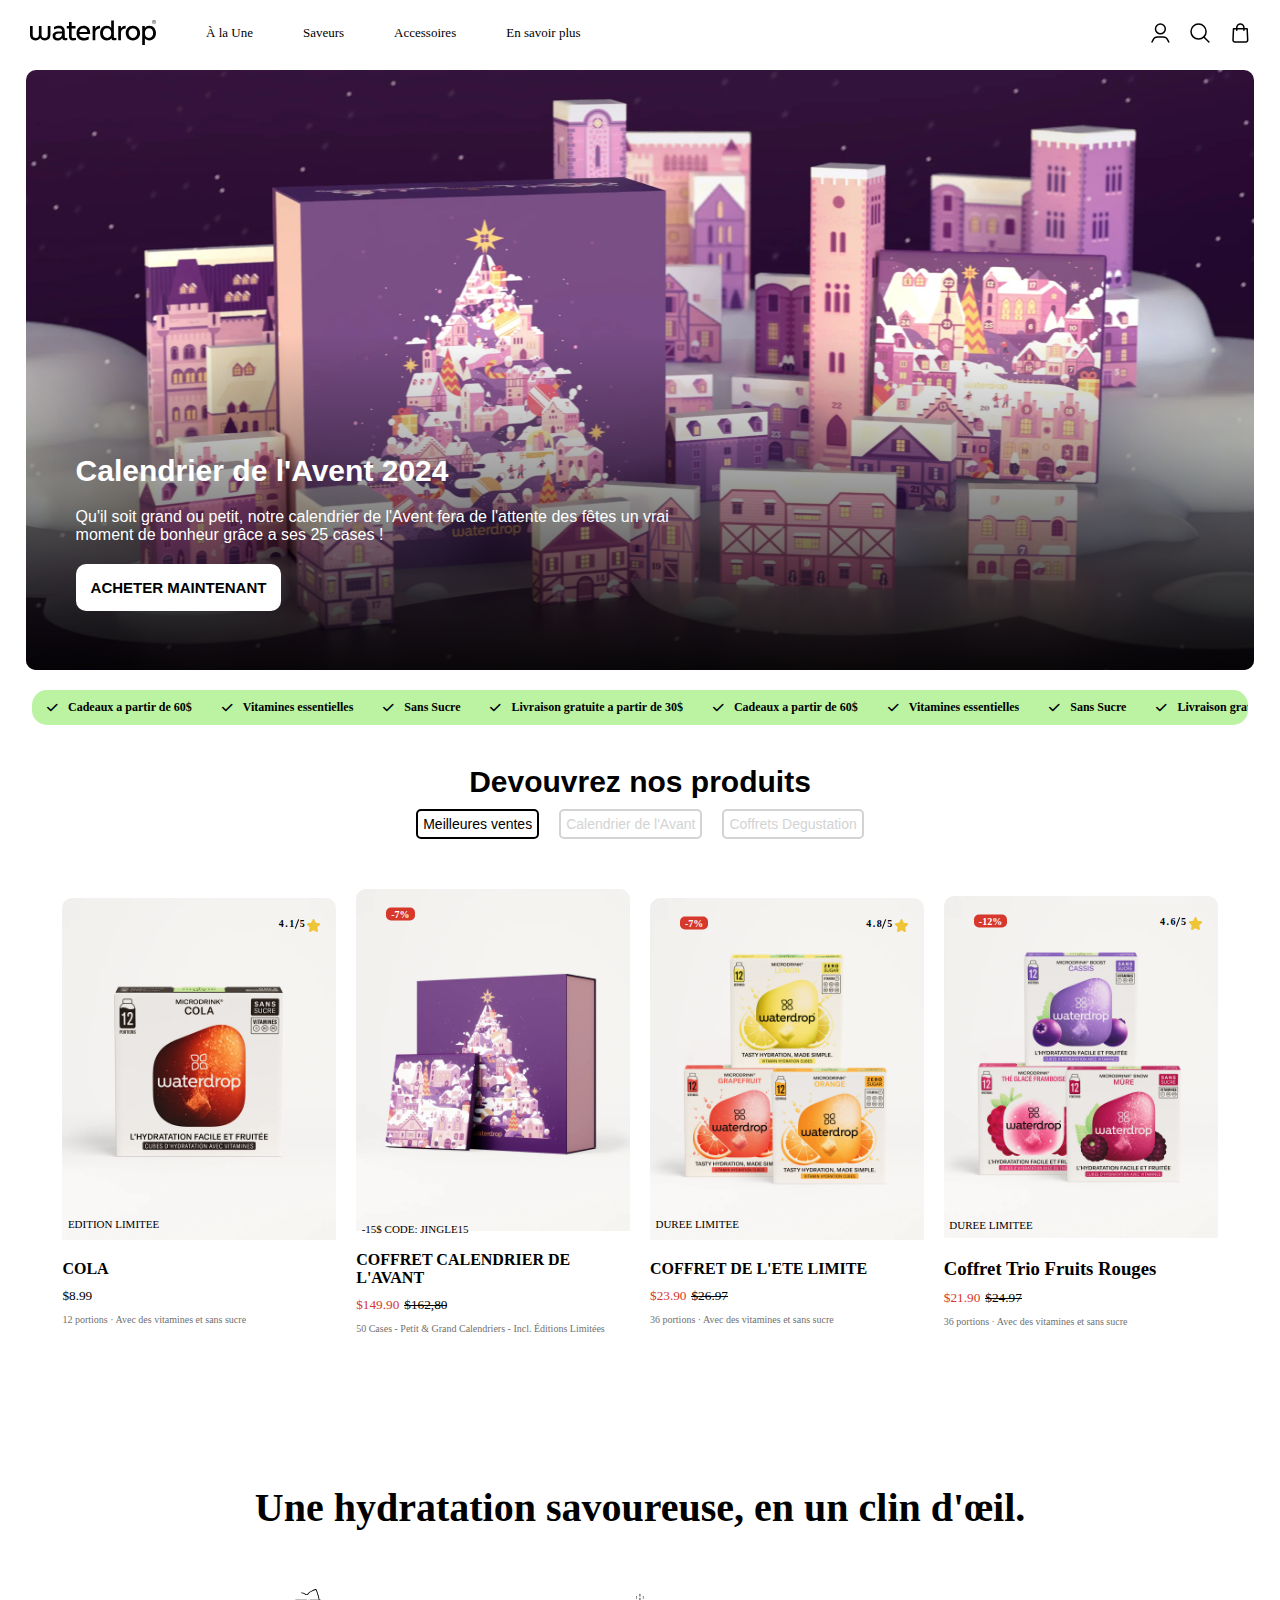
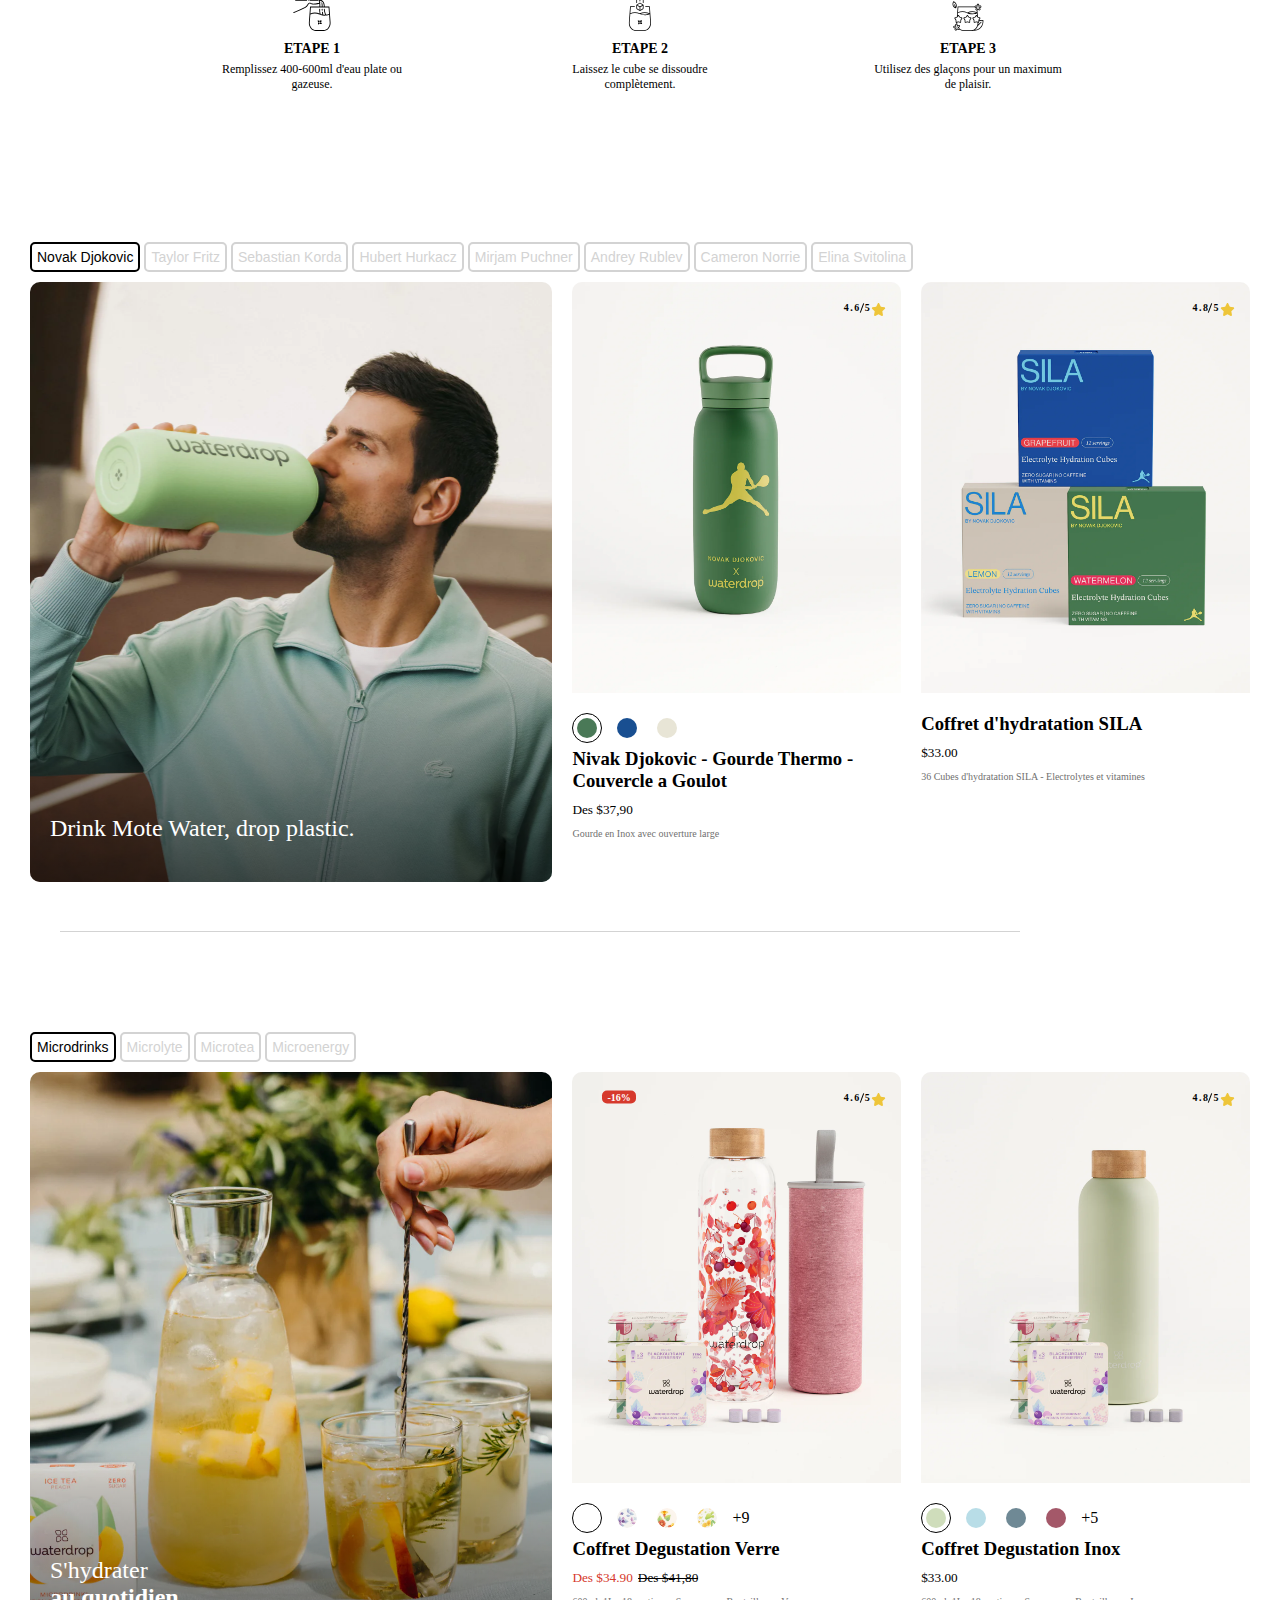
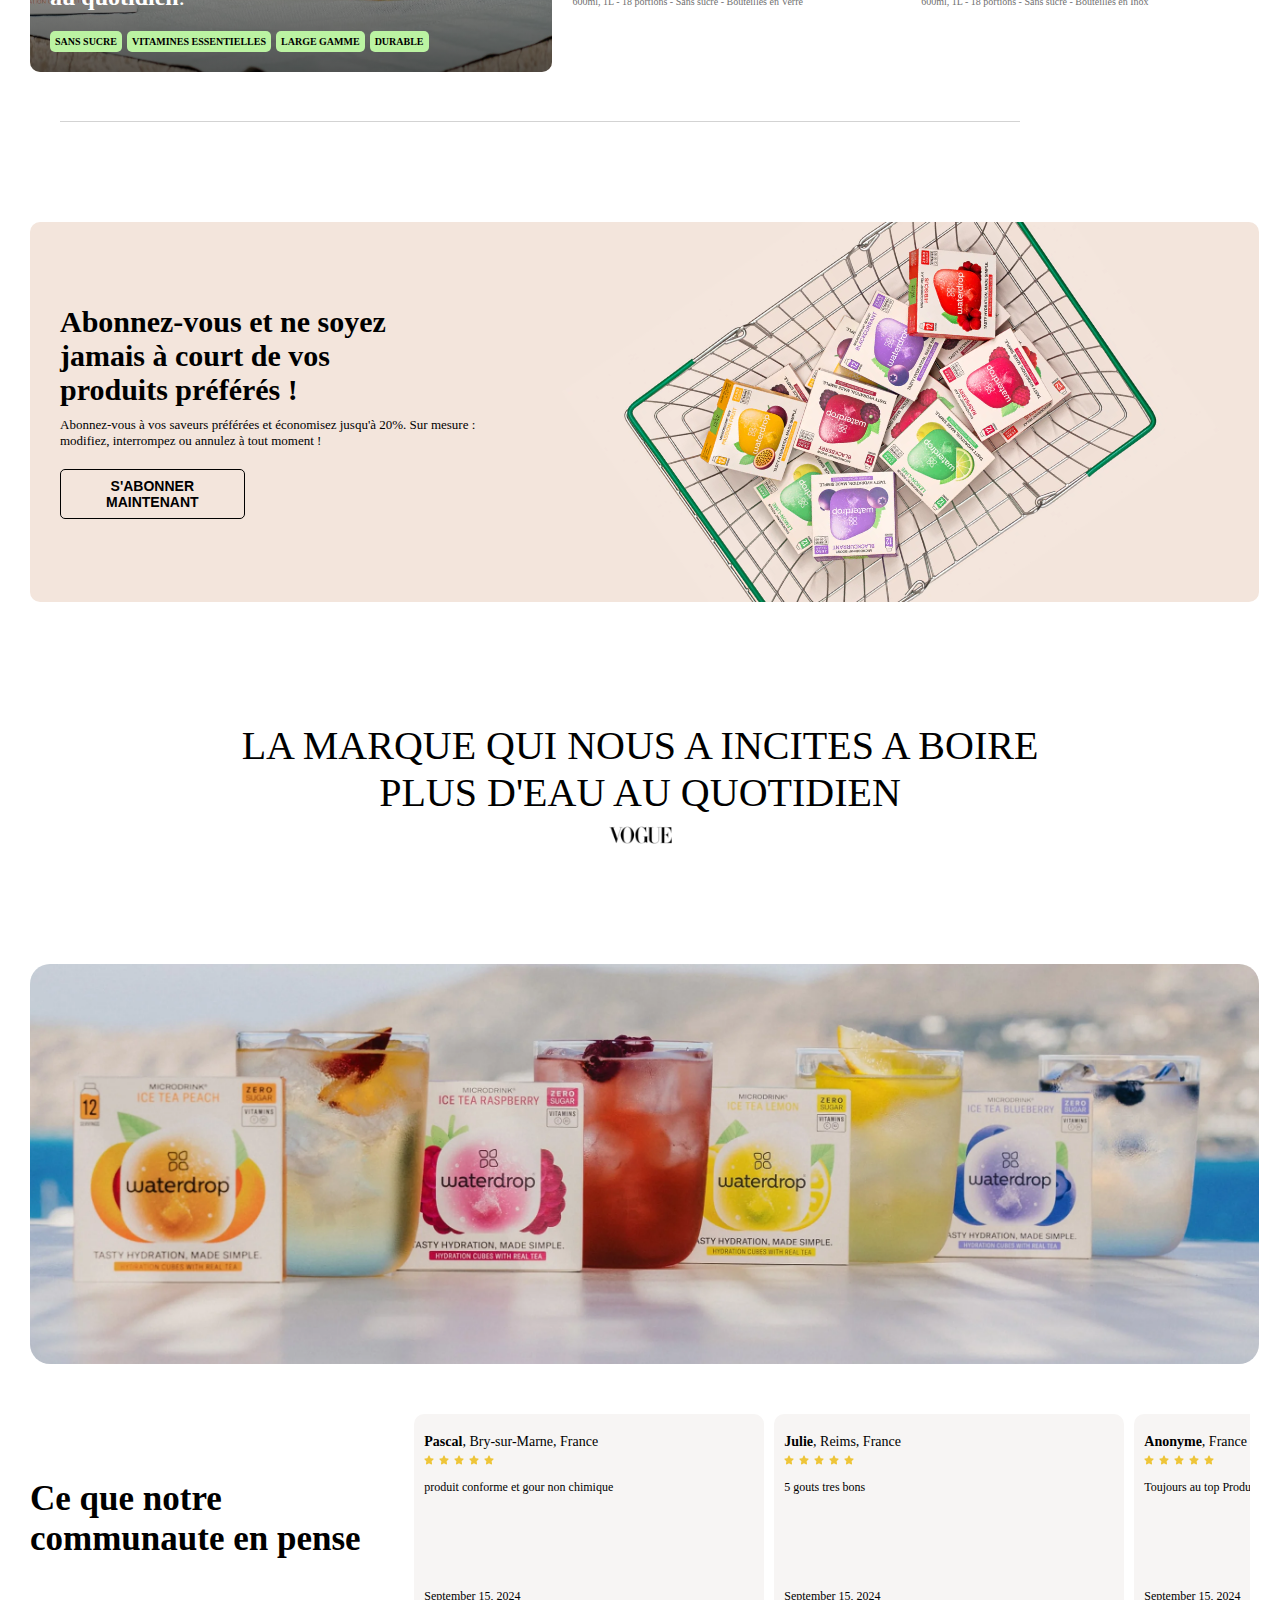
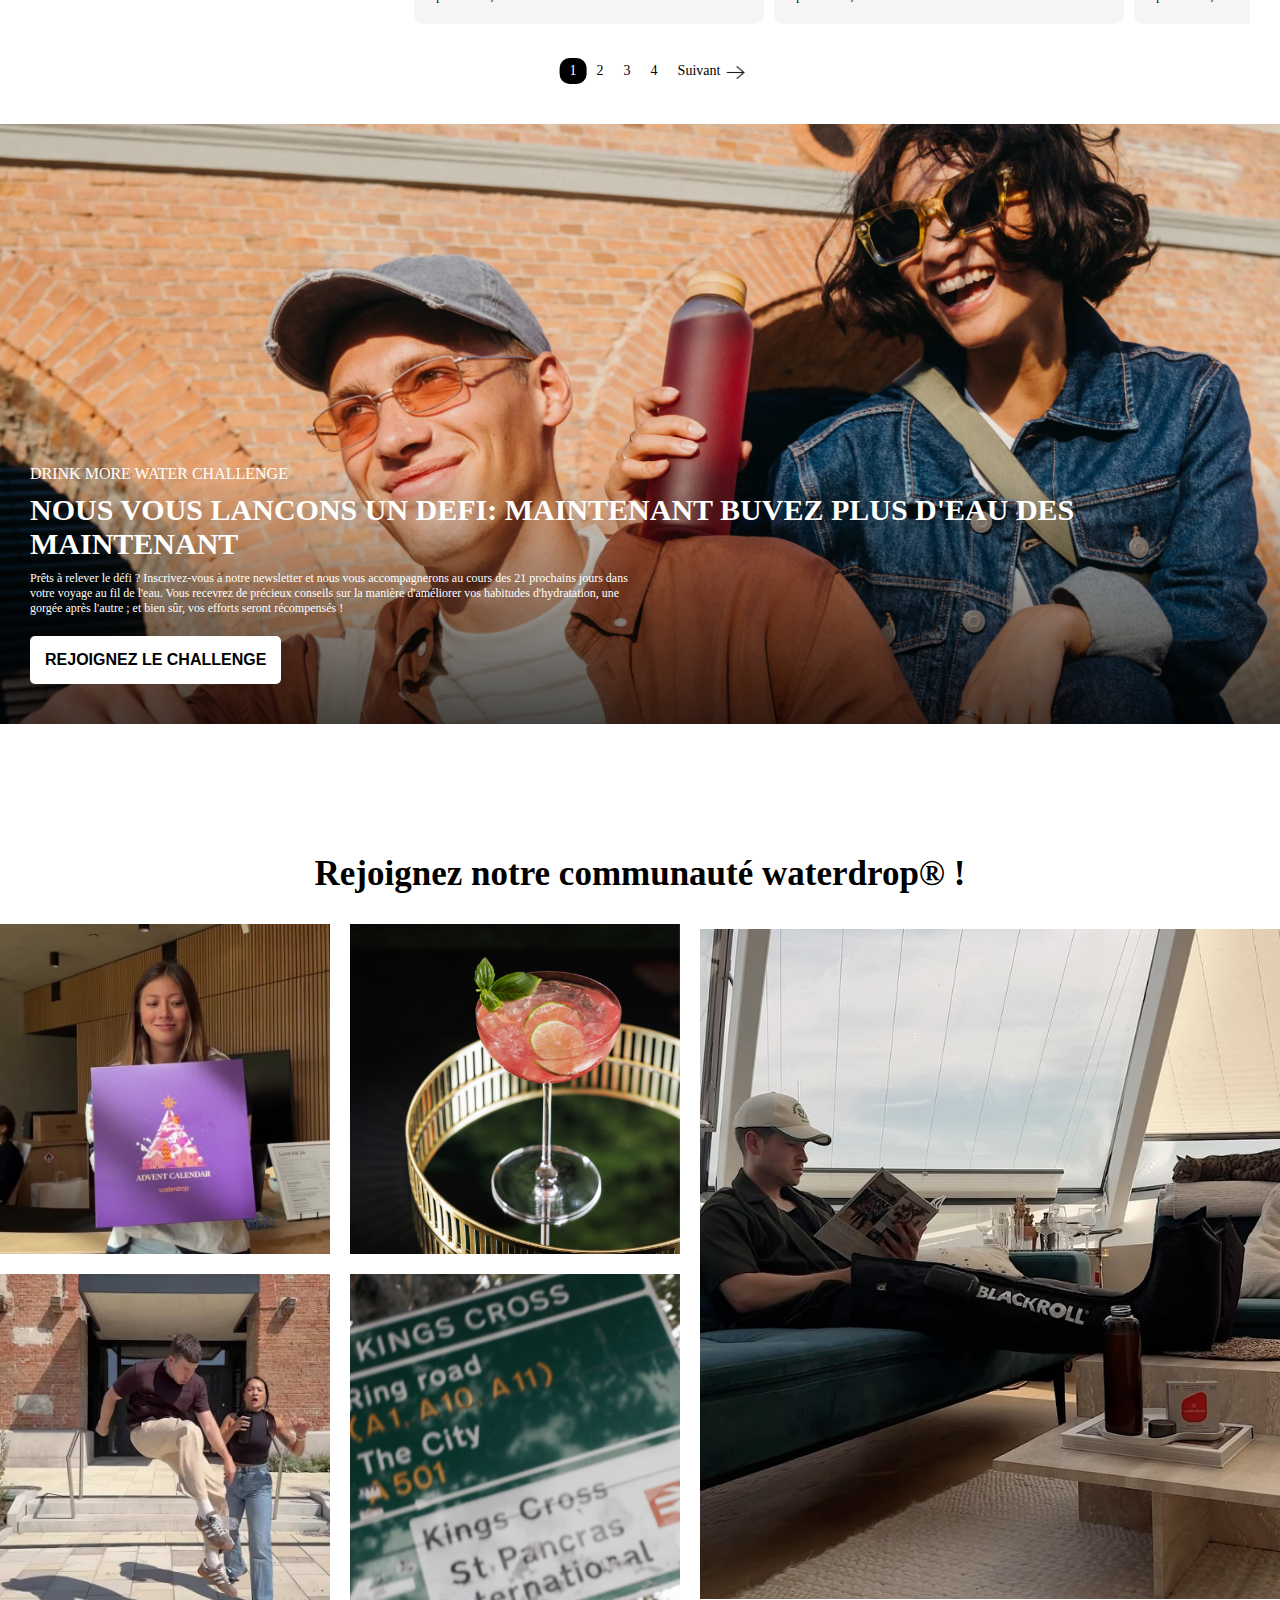
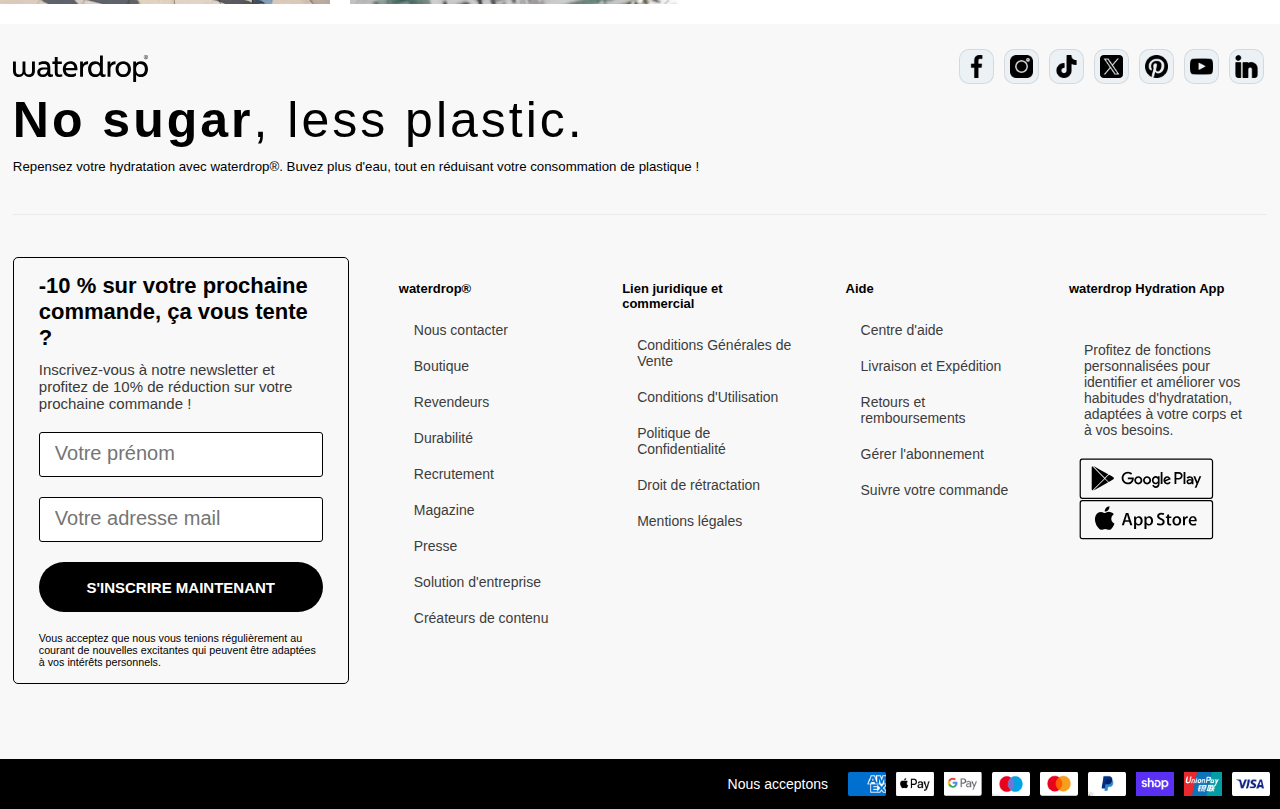
==== commit 7a29957a: "Add all links and poffinag" ====
--- a/index.html
+++ b/index.html
@@ -236,24 +236,13 @@
       </nav>
 
       <nav class="mobile-nav">
-        <div class="menu-burger-container">
-          <div class="menu-burger"></div>
-        </div>
+        <div class="menu-burger"></div>
         <img src="./assets/search.svg" />
         <a style="margin: 20px auto" href="index.html">
           <img src="./assets/logo.svg" />
         </a>
         <img src="./assets/user.svg" />
         <img src="./assets/panier.svg" />
-
-        <section class="slider-nav">
-          <span class="close-slider-nav"></span>
-          <ul class="slider-onglet-container">
-            <a href="index.html">Accueil</a>
-            <a href="page/galerie.html">Toutes les saveurs</a>
-            <a href="page/contact.html">Nous contacter</a>
-          </ul>
-        </section>
       </nav>
 
       <section id="image-pub">
@@ -764,25 +753,25 @@
           </a>
           <nav>
             <a href="https://www.facebook.com/waterdrop.fr/"
-              ><img class="footer-réseaux" src="./assets/facebook.png"
+              ><img class="réseaux" src="./assets/facebook.png"
             /></a>
             <a href="https://www.instagram.com/waterdrop/"
-              ><img class="footer-réseaux" src="./assets/instagram.png"
+              ><img class="réseaux" src="./assets/instagram.png"
             /></a>
             <a href="https://www.tiktok.com/@waterdrop"
-              ><img class="footer-réseaux" src="./assets/tic-tac.png"
+              ><img class="réseaux" src="./assets/tic-tac.png"
             /></a>
             <a href="https://x.com/drink_waterdrop?mx=2"
-              ><img class="footer-réseaux" src="./assets/twitter.png"
+              ><img class="réseaux" src="./assets/twitter.png"
             /></a>
             <a href="https://at.pinterest.com/waterdrop/"
-              ><img class="footer-réseaux" src="./assets/logo-pinterest.png"
+              ><img class="réseaux" src="./assets/logo-pinterest.png"
             /></a>
             <a href="https://www.youtube.com/channel/UCLSHvdLFujUObZk1Yn7K6Dg"
-              ><img class="footer-réseaux" src="./assets/symbole-youtube.png"
+              ><img class="réseaux" src="./assets/symbole-youtube.png"
             /></a>
             <a href="https://www.linkedin.com/company/waterdrop-official/"
-              ><img class="footer-réseaux" src="./assets/linkedin.png"
+              ><img class="réseaux" src="./assets/linkedin.png"
             /></a>
           </nav>
         </div>
@@ -808,10 +797,10 @@
             </h5>
             <input placeholder="Votre prénom" />
             <input placeholder="Votre adresse mail" />
-            <button id="footer-bouton">S'INSCRIRE MAINTENANT</button>
+            <input id="bouton" type="submit" value="S'INSCRIRE MAINTENANT" />
             <h6>
               Vous
-              <a id="acceptez" 
+              <a
                 href="https://cdn.shopify.com/s/files/1/0081/8436/5136/files/Declaration_de_consentement.pdf?v=1678188382"
                 >acceptez</a
               >
@@ -995,7 +984,5 @@
         </ul>
       </div>
     </footer>
-
-    <script src="script.js"></script>
   </body>
 </html>
--- a/style.css
+++ b/style.css
@@ -15,7 +15,6 @@
 html {
   width: 100vw;
   overflow-x: hidden;
-  font-family: Inter, sans-serif;
 }
 
 @media only screen and (max-width: 720px) {
@@ -64,13 +63,6 @@
     width: 100% !important;
   }
 
-  .menu-burger-container {
-    height: 20px;
-    display: flex;
-    align-items: center;
-    justify-content: center;
-  }
-
   .menu-burger {
     width: 20px;
     height: 2px;
@@ -679,71 +671,8 @@
   width: 100%;
   align-items: center;
   justify-content: space-between;
-  padding: 20px 80px;
+  padding: 20px 30px;
   box-sizing: border-box;
-}
-
-.slider-nav {
-  display: flex;
-  flex-direction: column;
-  align-items: flex-start;
-  position: fixed;
-  top: 0;
-  left: -100%;
-  width: 60vw;
-  height: 100vh;
-  background: white;
-  padding-top: 20vh;
-  transition: left 0.3s;
-}
-
-.slider-nav::before {
-  content: "";
-  position: absolute;
-  width: 40vw;
-  height: 100vh;
-  top: 0;
-  left: 60vw;
-  background: black;
-  opacity: 0.2;
-  z-index: -1;
-}
-
-.slider-onglet-container {
-  display: flex;
-  flex-direction: column;
-  gap: 40px;
-  padding: 20px;
-}
-
-.close-slider-nav {
-  position: absolute;
-  width: 40px;
-  height: 40px;
-  top: 20px;
-  right: 20px;
-}
-
-.close-slider-nav::after {
-  content: "";
-  position: absolute;
-  top: 50%;
-  left: 50%;
-  transform: translate(-50%, -50%) rotate(45deg);
-  width: 100%;
-  height: 2px;
-  background: black;
-}
-
-.close-slider-nav::before {
-  content: "";
-  position: absolute;
-  top: 50%;
-  left: 50%;
-  transform: translate(-50%, -50%) rotate(-45deg);
-  width: 100%;
-  height: 2px;
-  background: black;
 }
 
 .menu-header-left {
@@ -2241,11 +2170,6 @@
   height: auto;
 }
 
-.footer-réseaux{
-    width: 25px;
-    margin: 15px;
-}
-
 #top-footer {
   display: flex;
   justify-content: space-between;
@@ -2346,12 +2270,9 @@
   font-weight: normal;
 }
 
-#footer-bouton {
+#bouton {
   padding-left: 15px;
   padding-right: 15px;
-  text-align: center;
-  display: flex;
-  justify-content: center;
   width: auto;
   height: 45px;
   background-color: black;
@@ -2364,7 +2285,7 @@
   font-weight: normal;
 }
 
-.contact-page .contact-réseaux {
+.contact-page .réseaux {
   width: 50px;
   margin: 15px;
 }
@@ -2461,19 +2382,19 @@
 }
 
 .message-button {
-    display: flex;
-    align-items: center;
-    text-decoration: none;
-    border: 1px solid rgba(0, 0, 0, 0.098);
-    border-radius: 25px;
-    padding: 0% 15px;
-    background-color: #ffffff;
-    color: black;
-    font-family: Verdana, Geneva, Tahoma, sans-serif;
-    gap: 10px;
-    width: 300px;
-    margin: 10px;
-    height: 100px;
+  display: flex;
+  align-items: center;
+  text-decoration: none;
+  border: 1px solid rgba(0, 0, 0, 0.098);
+  border-radius: 25px;
+  padding: 0% 15px;
+  background-color: #ffffff;
+  color: black;
+  font-family: Verdana, Geneva, Tahoma, sans-serif;
+  gap: 10px;
+  width: 300px;
+  margin: 10px;
+  height: 100px;
 }
 
 .message-button div {
@@ -2542,8 +2463,8 @@
   text-align: center;
 }
 
-.contact-réseaux {
-  width: 20px;
+.réseaux {
+  width: 35px;
   margin: 3px;
   border: 1px solid rgba(0, 0, 0, 0.098);
   border-radius: 10px;
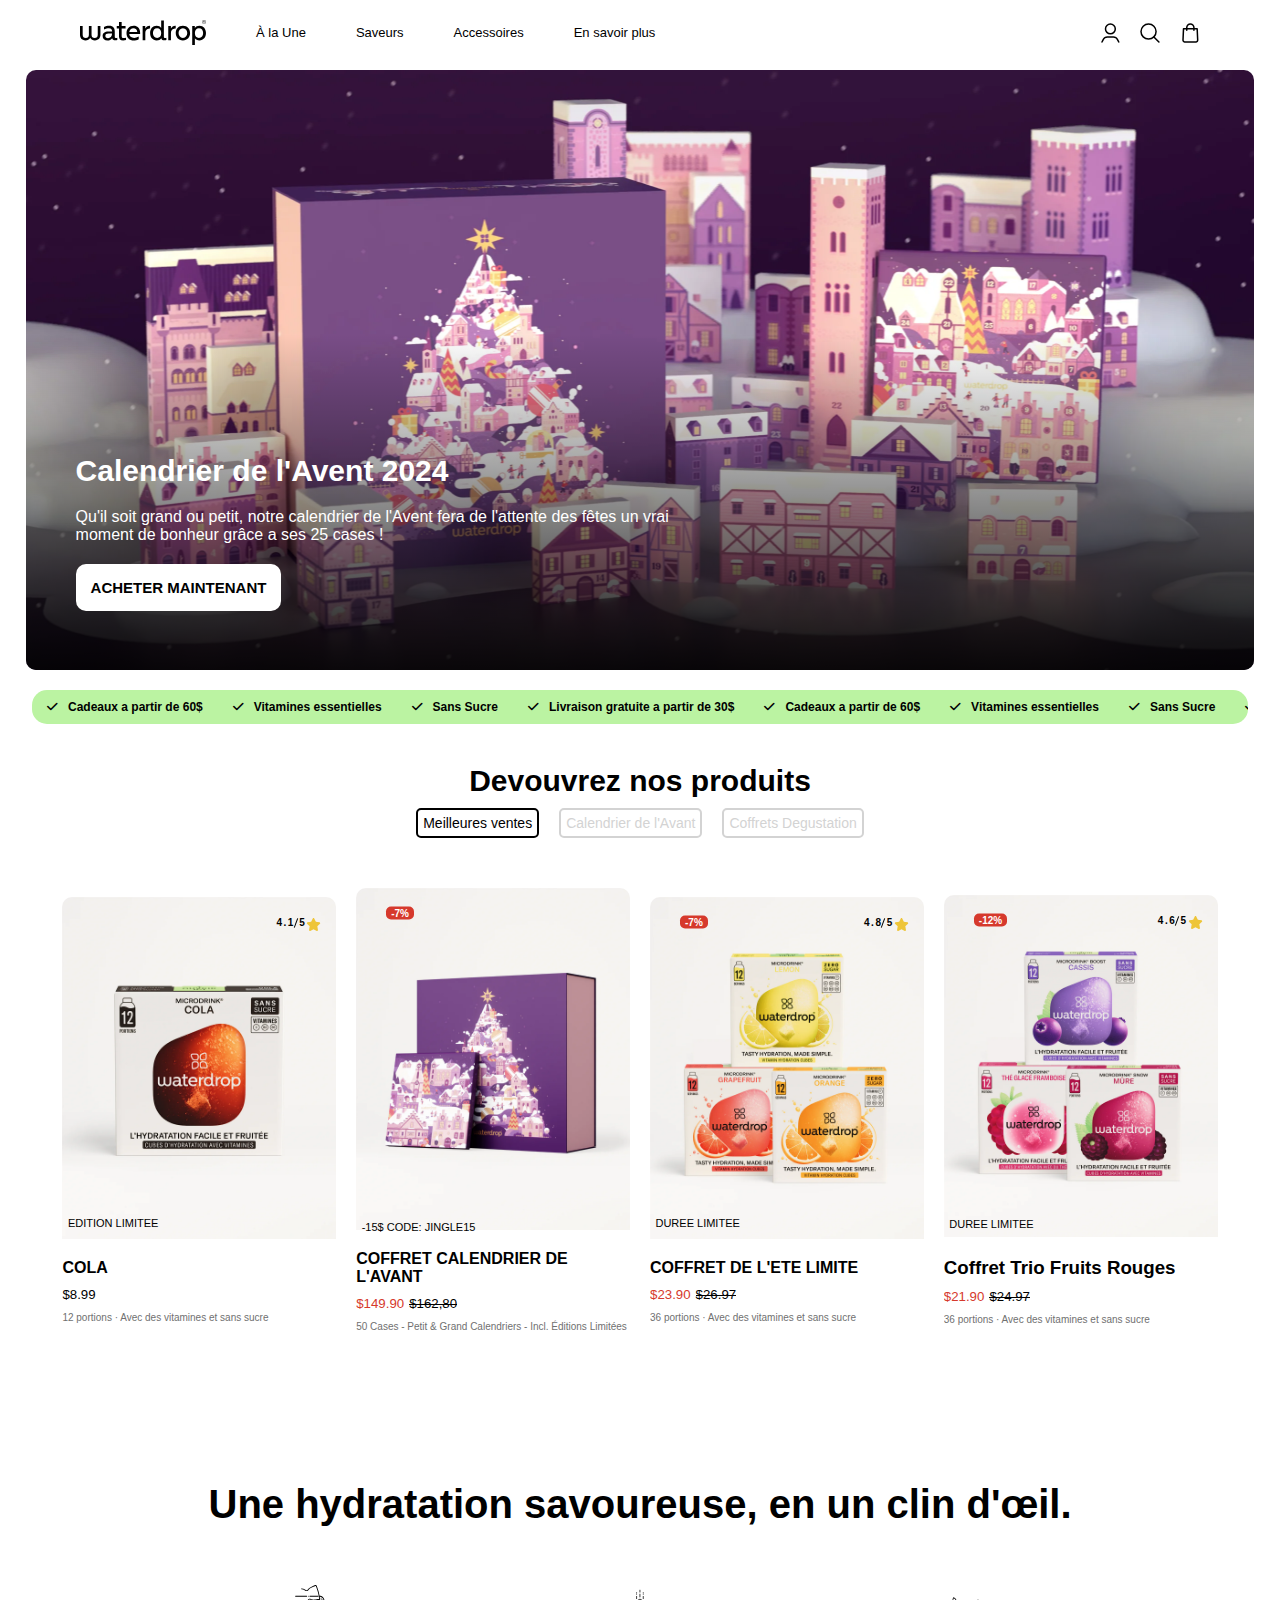
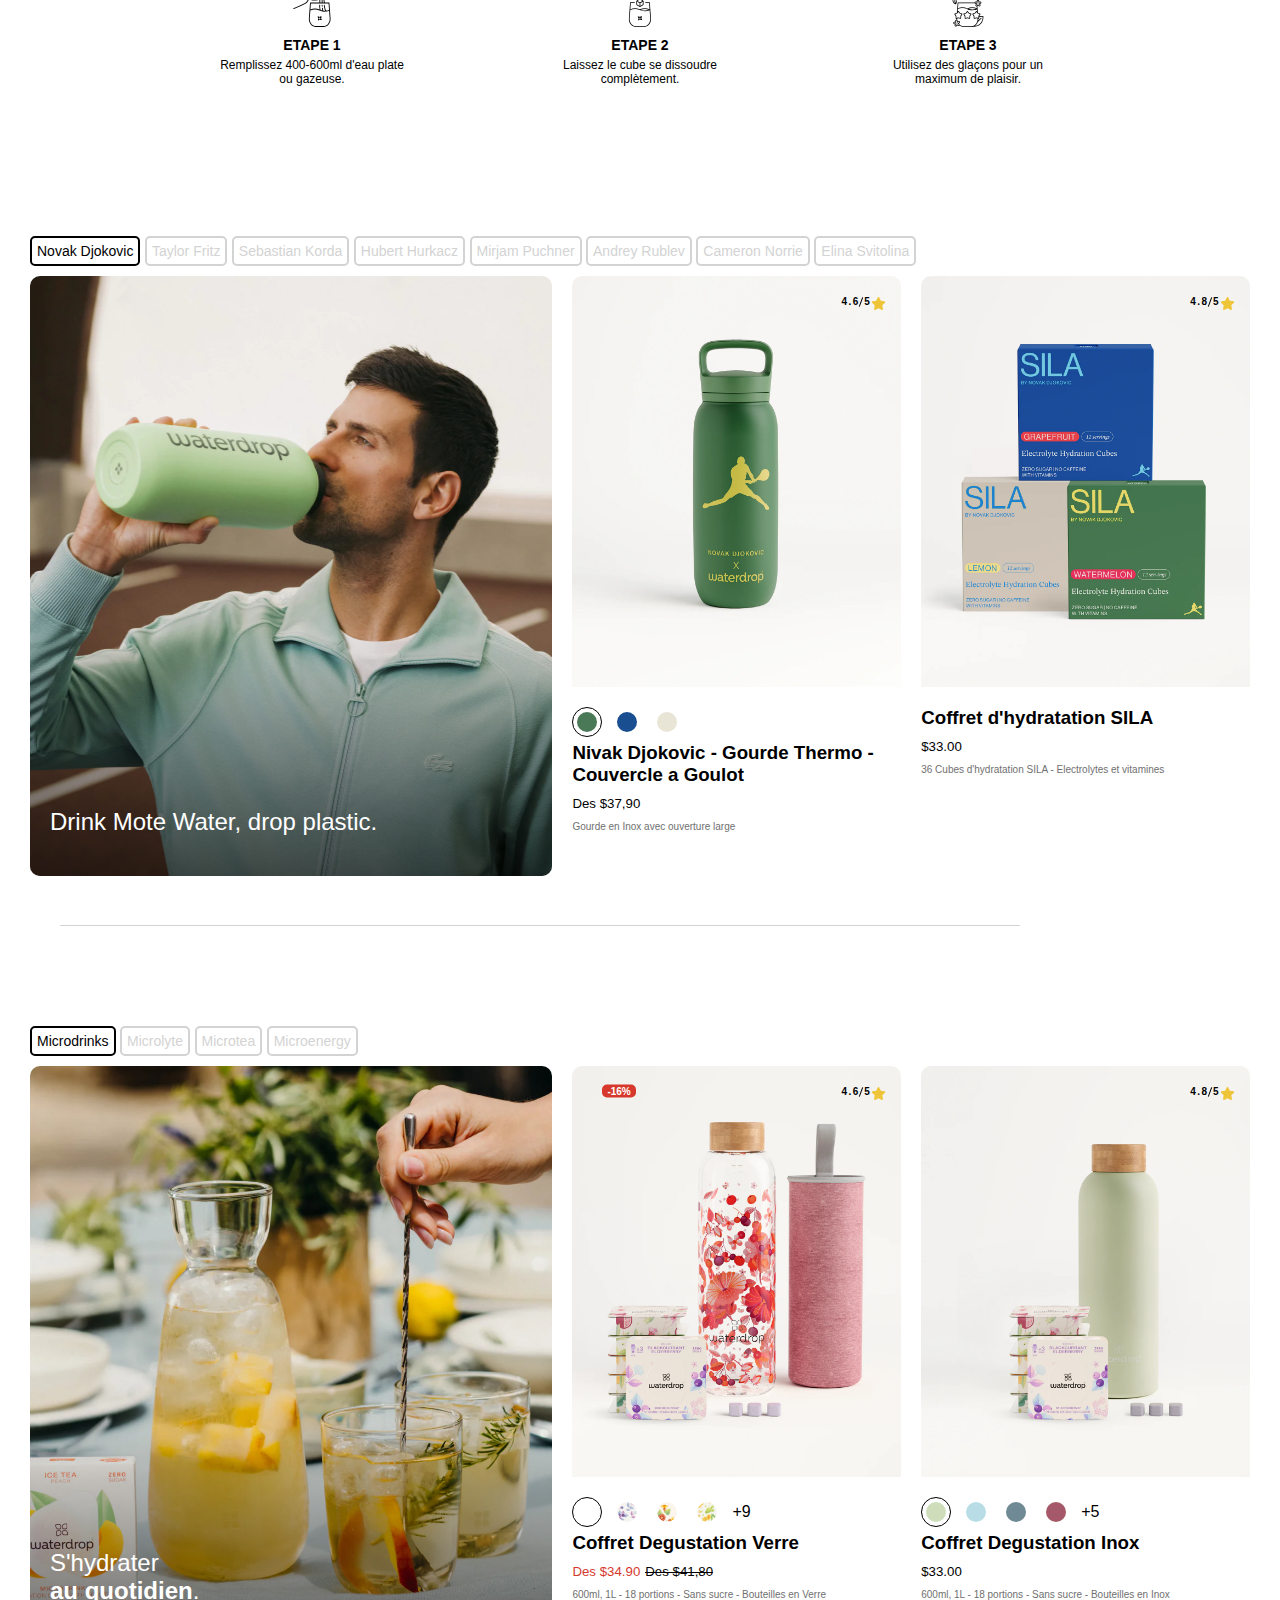
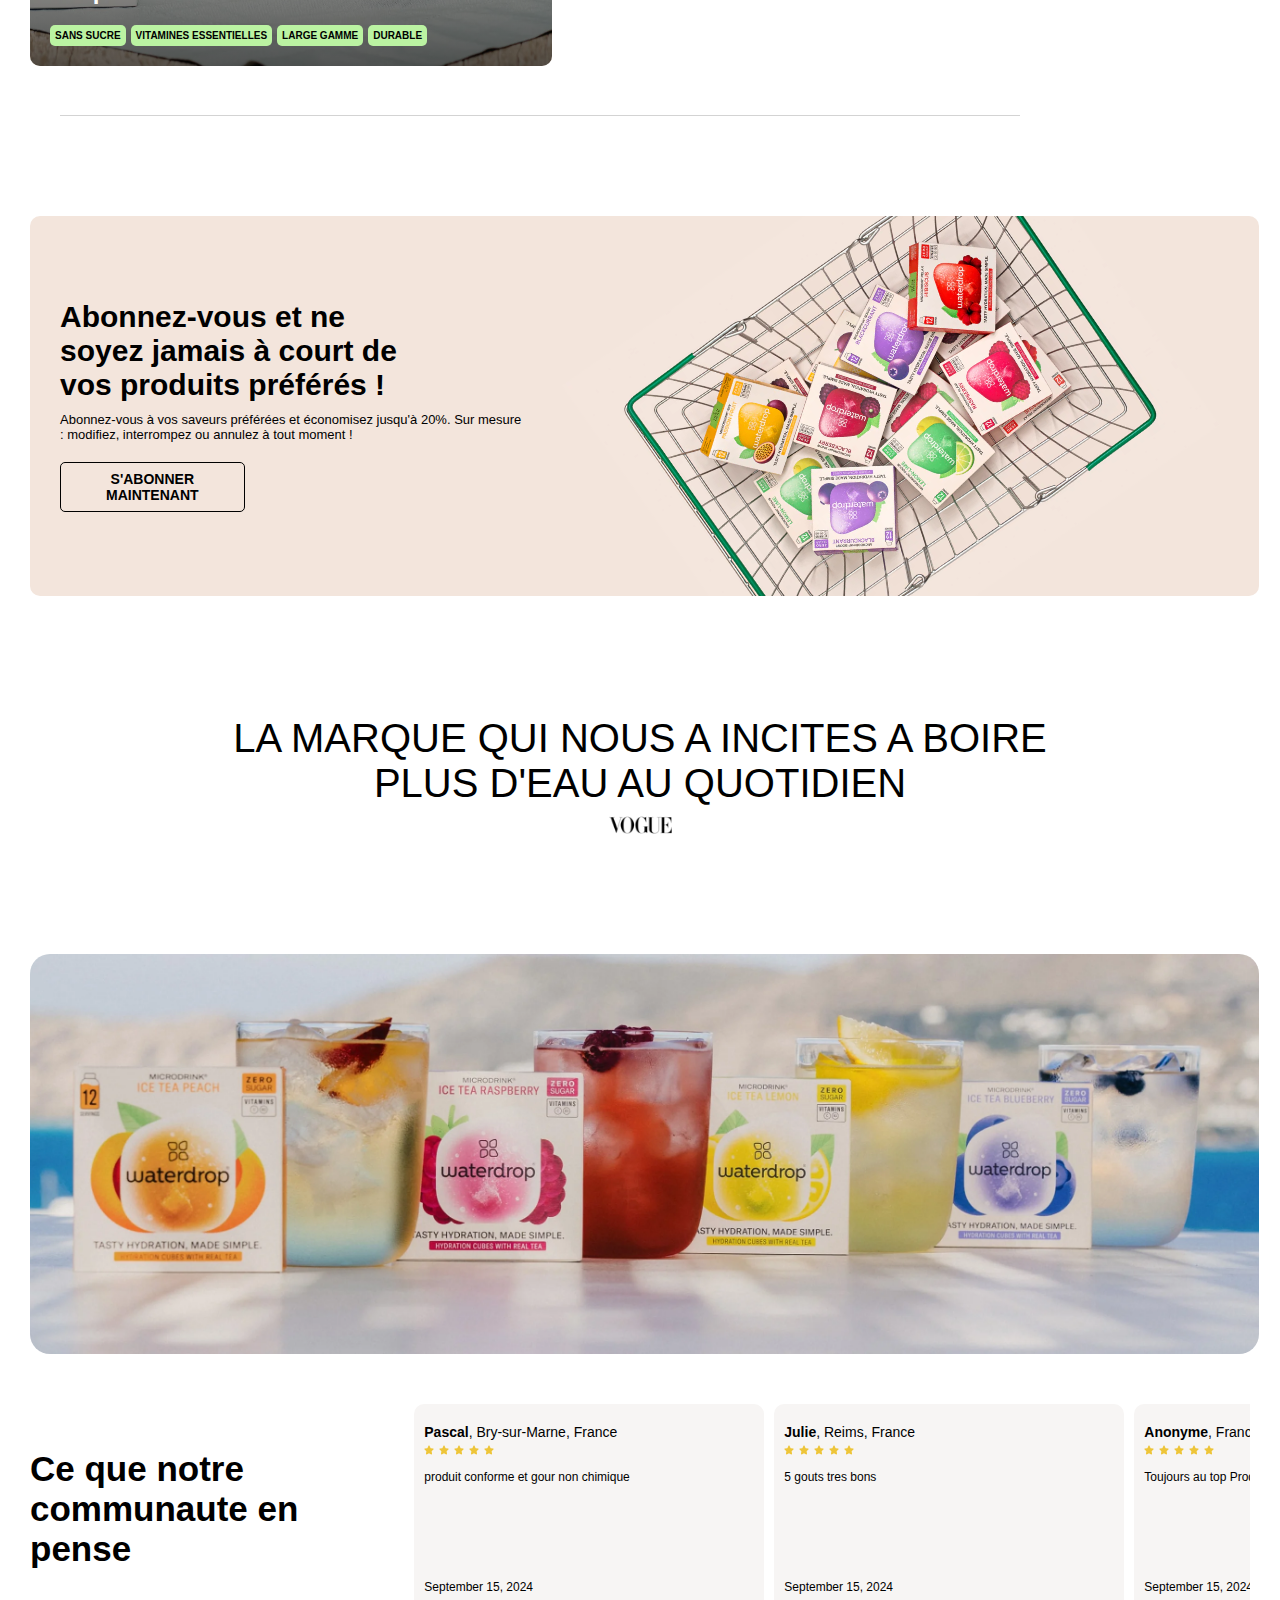
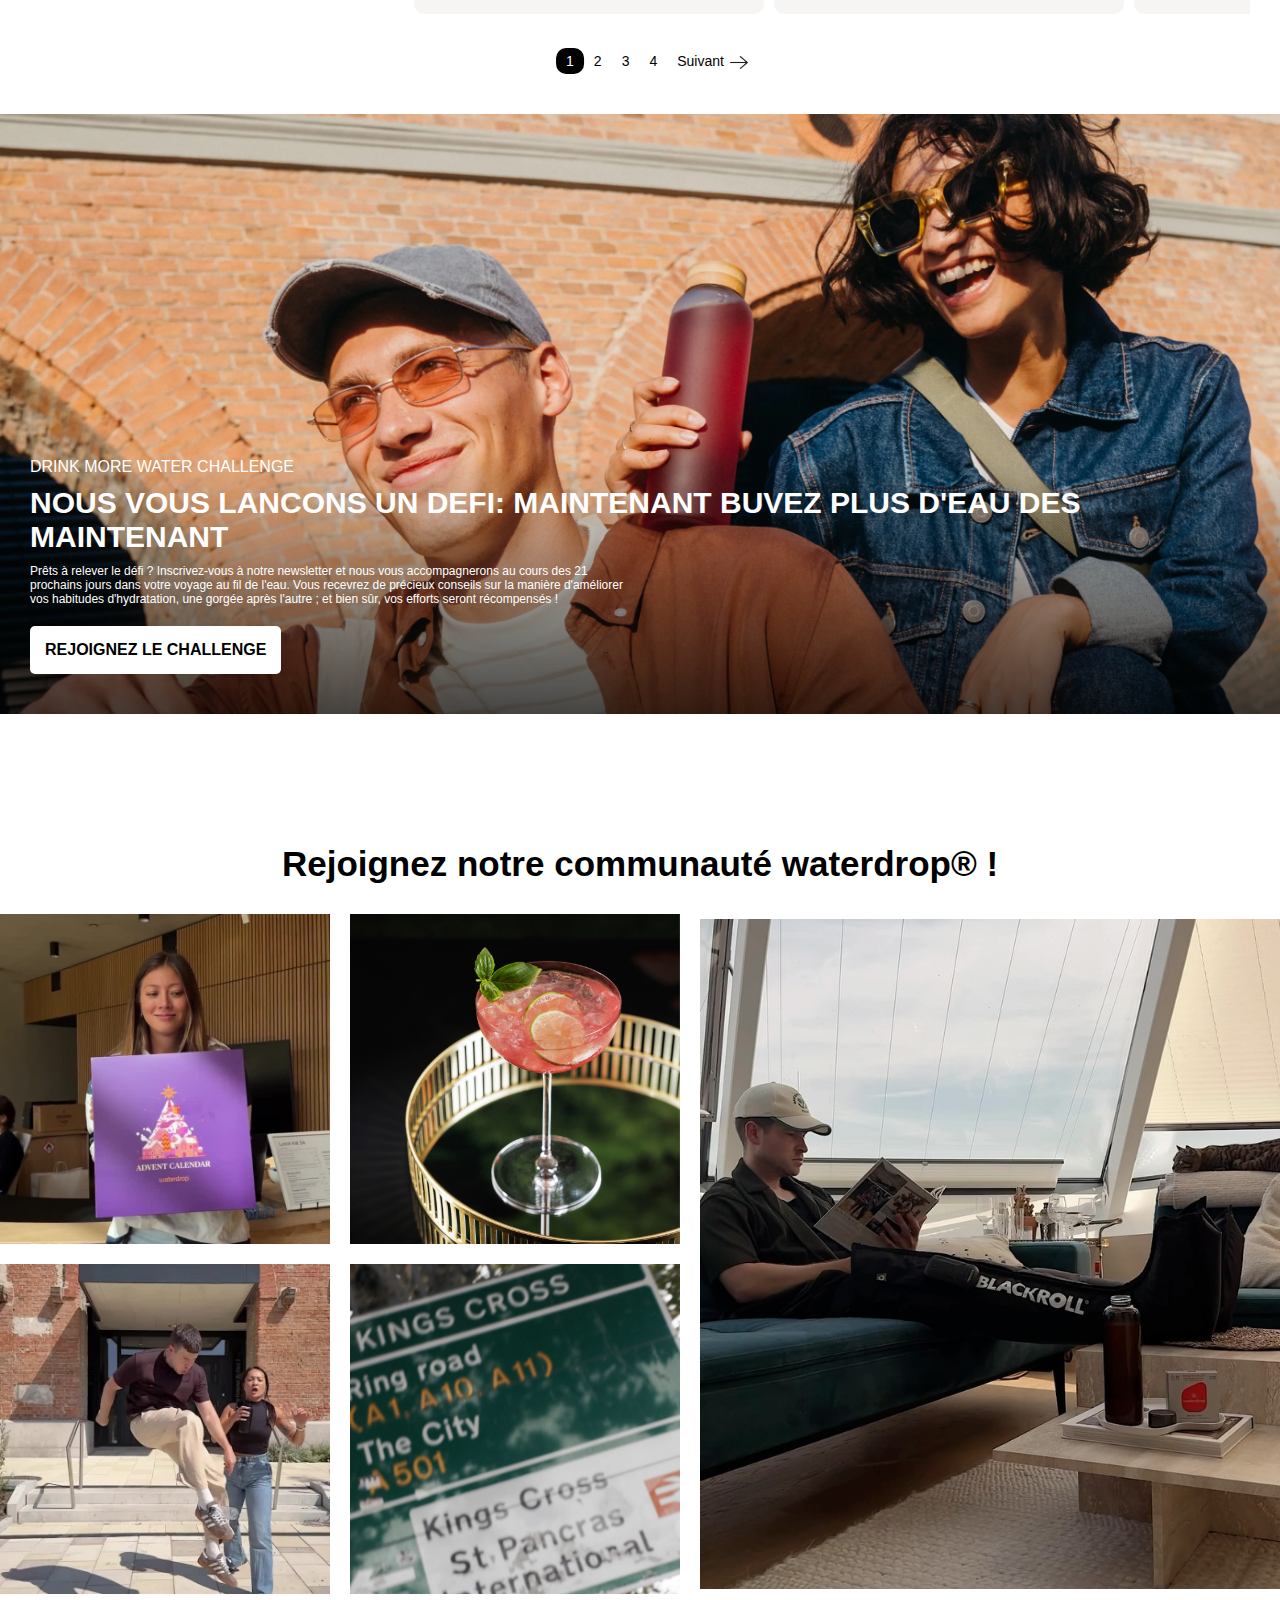
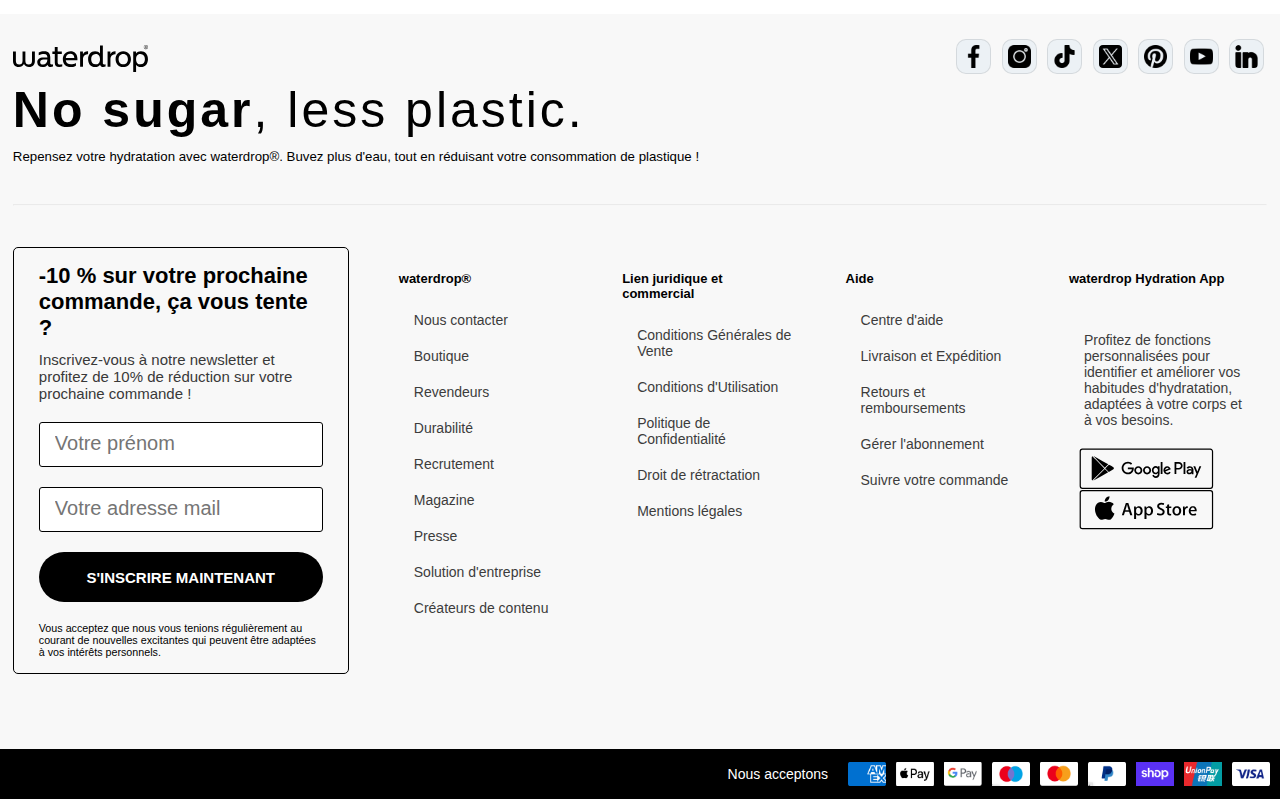
==== commit f0a06539: "add mobile navbar" ====
--- a/index.html
+++ b/index.html
@@ -236,13 +236,24 @@
       </nav>
 
       <nav class="mobile-nav">
-        <div class="menu-burger"></div>
+        <div class="menu-burger-container">
+          <div class="menu-burger"></div>
+        </div>
         <img src="./assets/search.svg" />
         <a style="margin: 20px auto" href="index.html">
           <img src="./assets/logo.svg" />
         </a>
         <img src="./assets/user.svg" />
         <img src="./assets/panier.svg" />
+
+        <section class="slider-nav">
+          <span class="close-slider-nav"></span>
+          <ul class="slider-onglet-container">
+            <a href="index.html">Acceuil</a>
+            <a href="page/galerie.html">Toutes les saveurs</a>
+            <a href="page/contact.html">Nous contacter</a>
+          </ul>
+        </section>
       </nav>
 
       <section id="image-pub">
@@ -984,5 +995,7 @@
         </ul>
       </div>
     </footer>
+
+    <script src="script.js"></script>
   </body>
 </html>
--- a/style.css
+++ b/style.css
@@ -15,6 +15,7 @@
 html {
   width: 100vw;
   overflow-x: hidden;
+  font-family: Inter, sans-serif;
 }
 
 @media only screen and (max-width: 720px) {
@@ -63,6 +64,13 @@
     width: 100% !important;
   }
 
+  .menu-burger-container {
+    height: 20px;
+    display: flex;
+    align-items: center;
+    justify-content: center;
+  }
+
   .menu-burger {
     width: 20px;
     height: 2px;
@@ -671,8 +679,71 @@
   width: 100%;
   align-items: center;
   justify-content: space-between;
-  padding: 20px 30px;
+  padding: 20px 80px;
   box-sizing: border-box;
+}
+
+.slider-nav {
+  display: flex;
+  flex-direction: column;
+  align-items: flex-start;
+  position: fixed;
+  top: 0;
+  left: -100%;
+  width: 60vw;
+  height: 100vh;
+  background: white;
+  padding-top: 20vh;
+  transition: left 0.3s;
+}
+
+.slider-nav::before {
+  content: "";
+  position: absolute;
+  width: 40vw;
+  height: 100vh;
+  top: 0;
+  left: 60vw;
+  background: black;
+  opacity: 0.2;
+  z-index: -1;
+}
+
+.slider-onglet-container {
+  display: flex;
+  flex-direction: column;
+  gap: 40px;
+  padding: 20px;
+}
+
+.close-slider-nav {
+  position: absolute;
+  width: 40px;
+  height: 40px;
+  top: 20px;
+  right: 20px;
+}
+
+.close-slider-nav::after {
+  content: "";
+  position: absolute;
+  top: 50%;
+  left: 50%;
+  transform: translate(-50%, -50%) rotate(45deg);
+  width: 100%;
+  height: 2px;
+  background: black;
+}
+
+.close-slider-nav::before {
+  content: "";
+  position: absolute;
+  top: 50%;
+  left: 50%;
+  transform: translate(-50%, -50%) rotate(-45deg);
+  width: 100%;
+  height: 2px;
+  background: black;
 }
 
 .menu-header-left {
@@ -2273,6 +2344,7 @@
 #bouton {
   padding-left: 15px;
   padding-right: 15px;
+  text-align: center;
   width: auto;
   height: 45px;
   background-color: black;
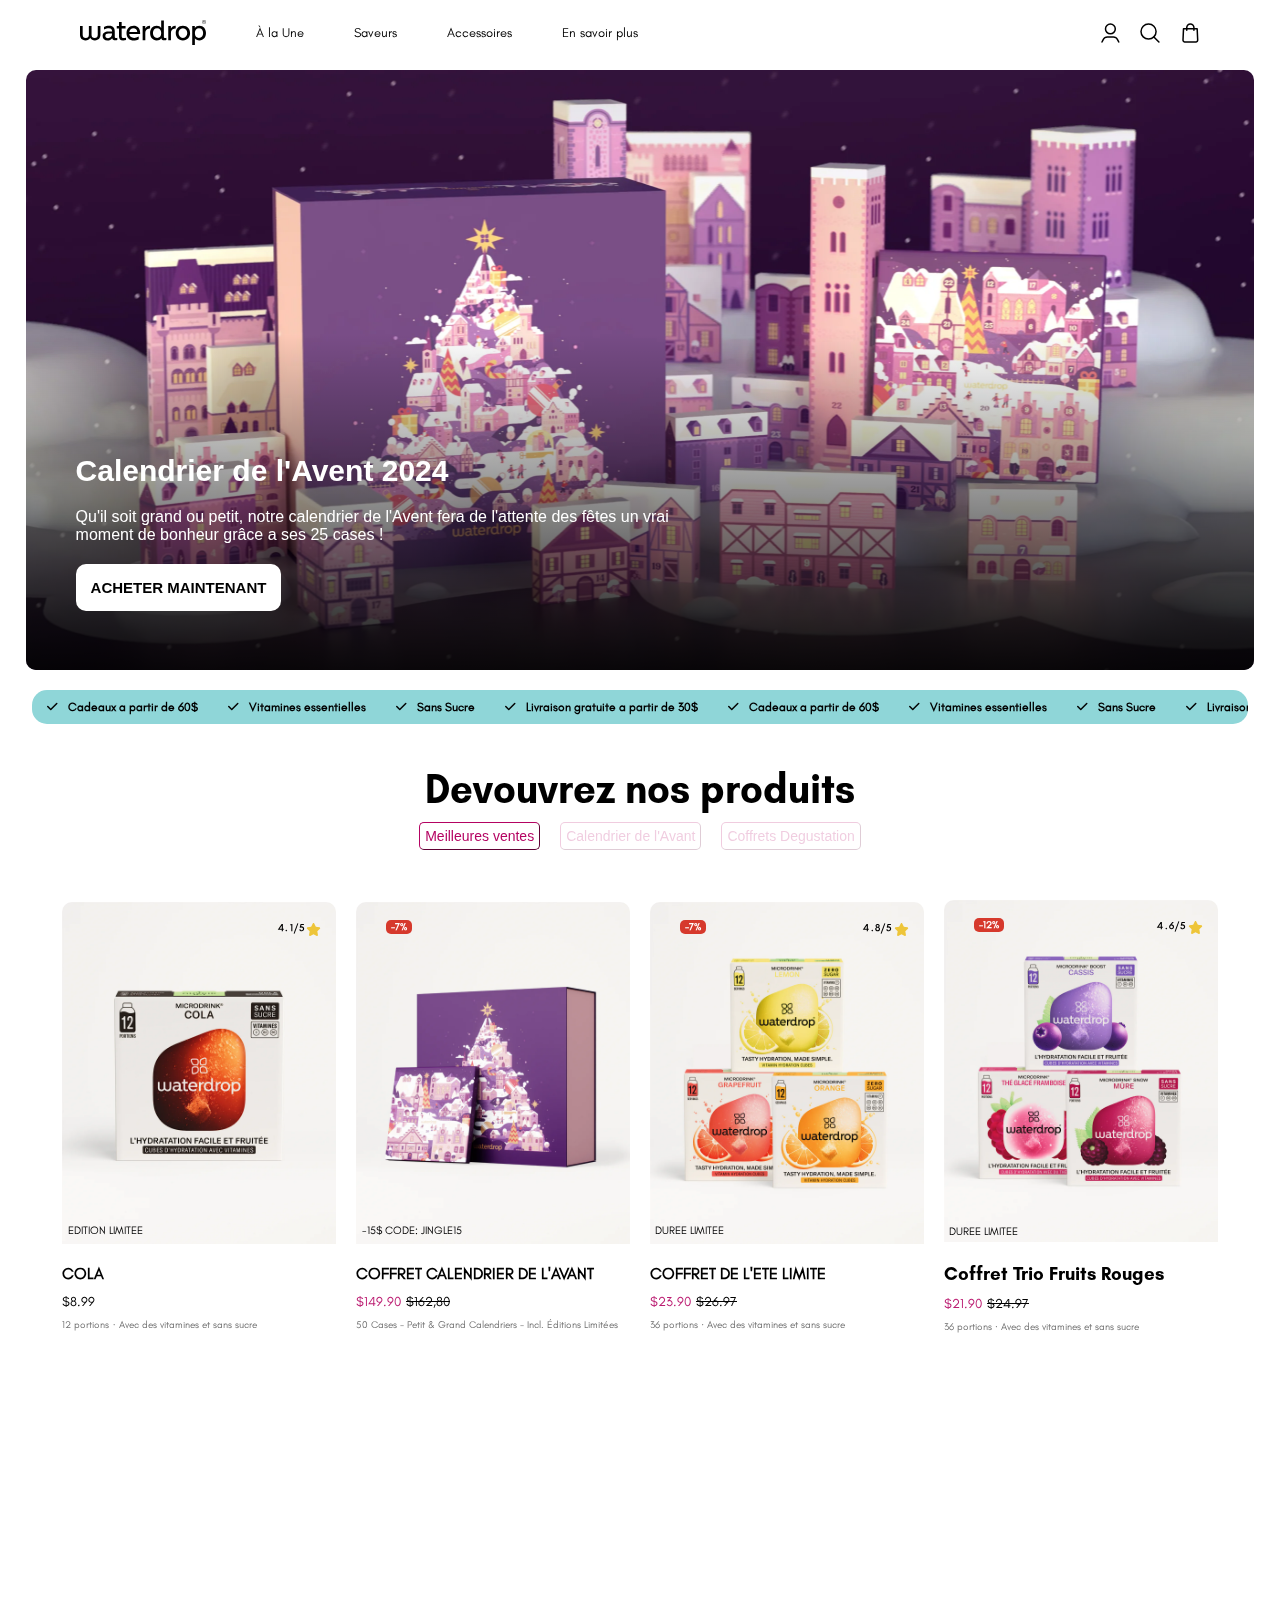
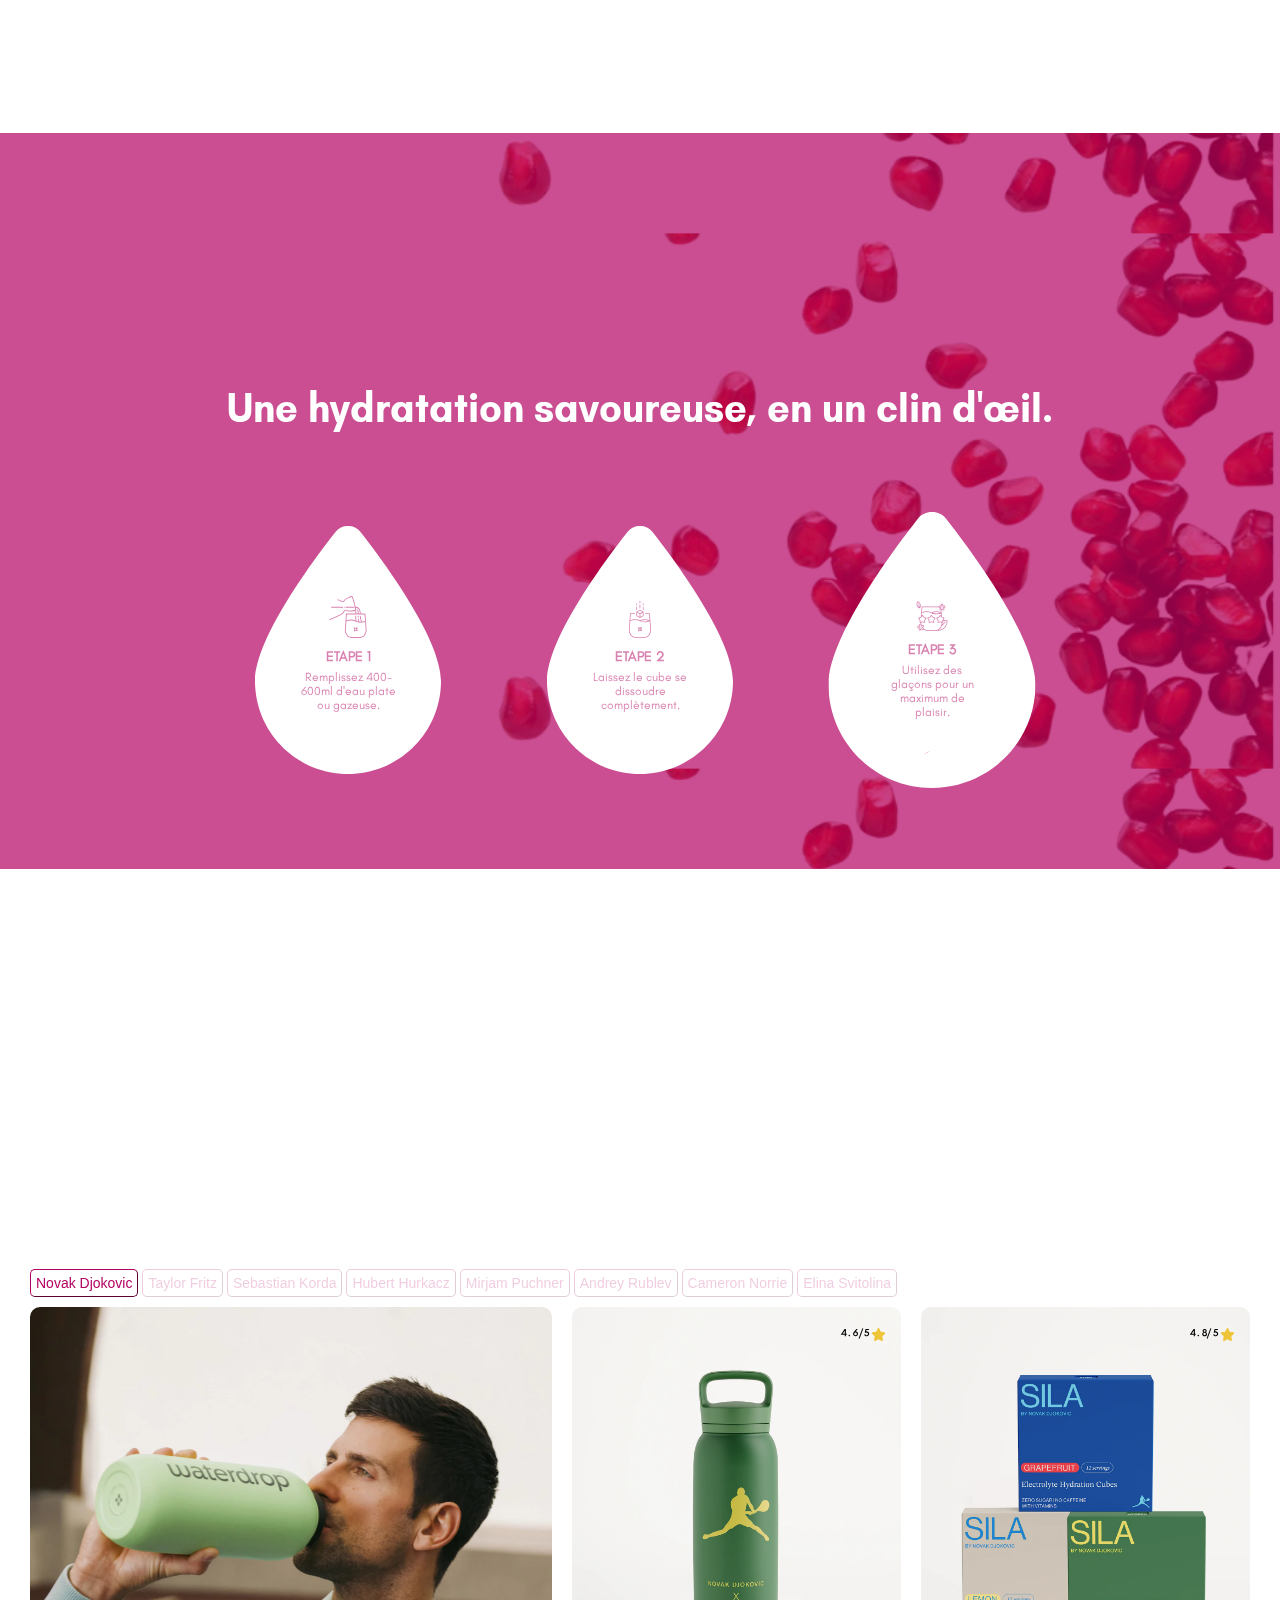
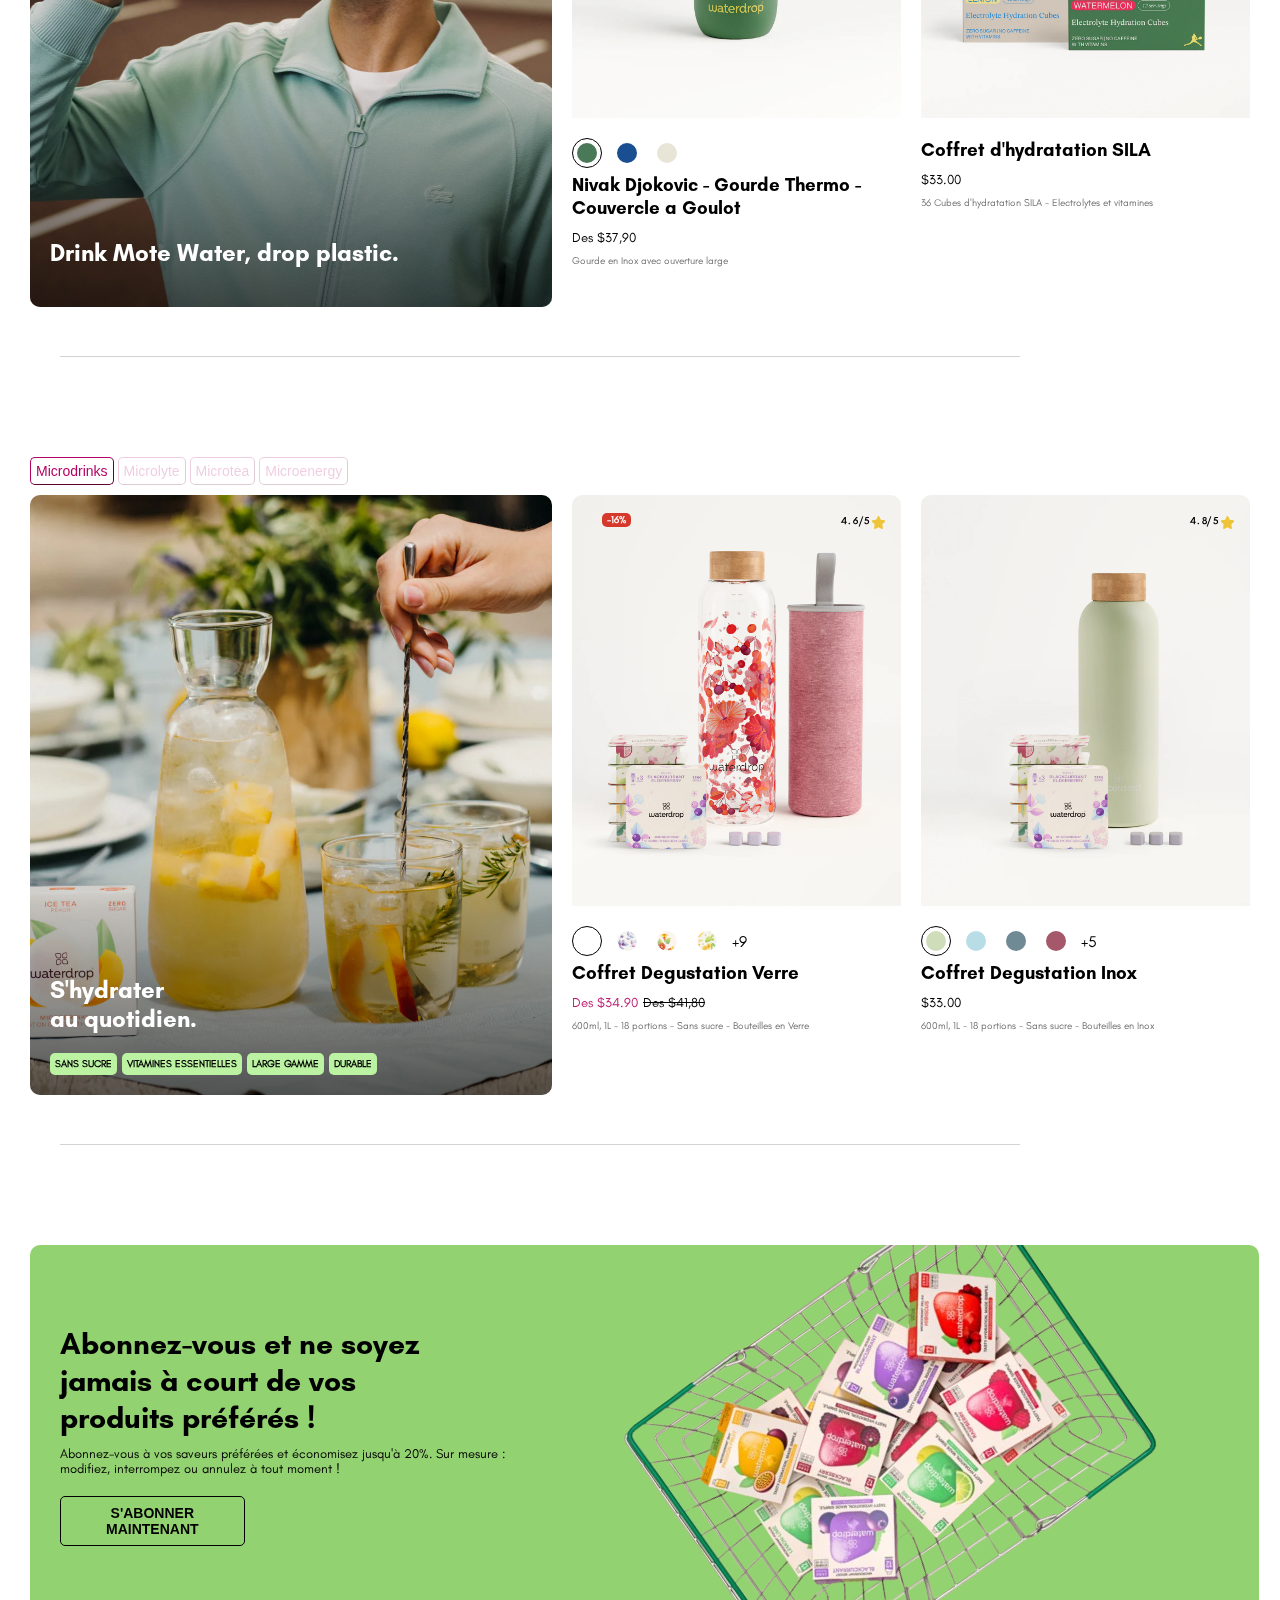
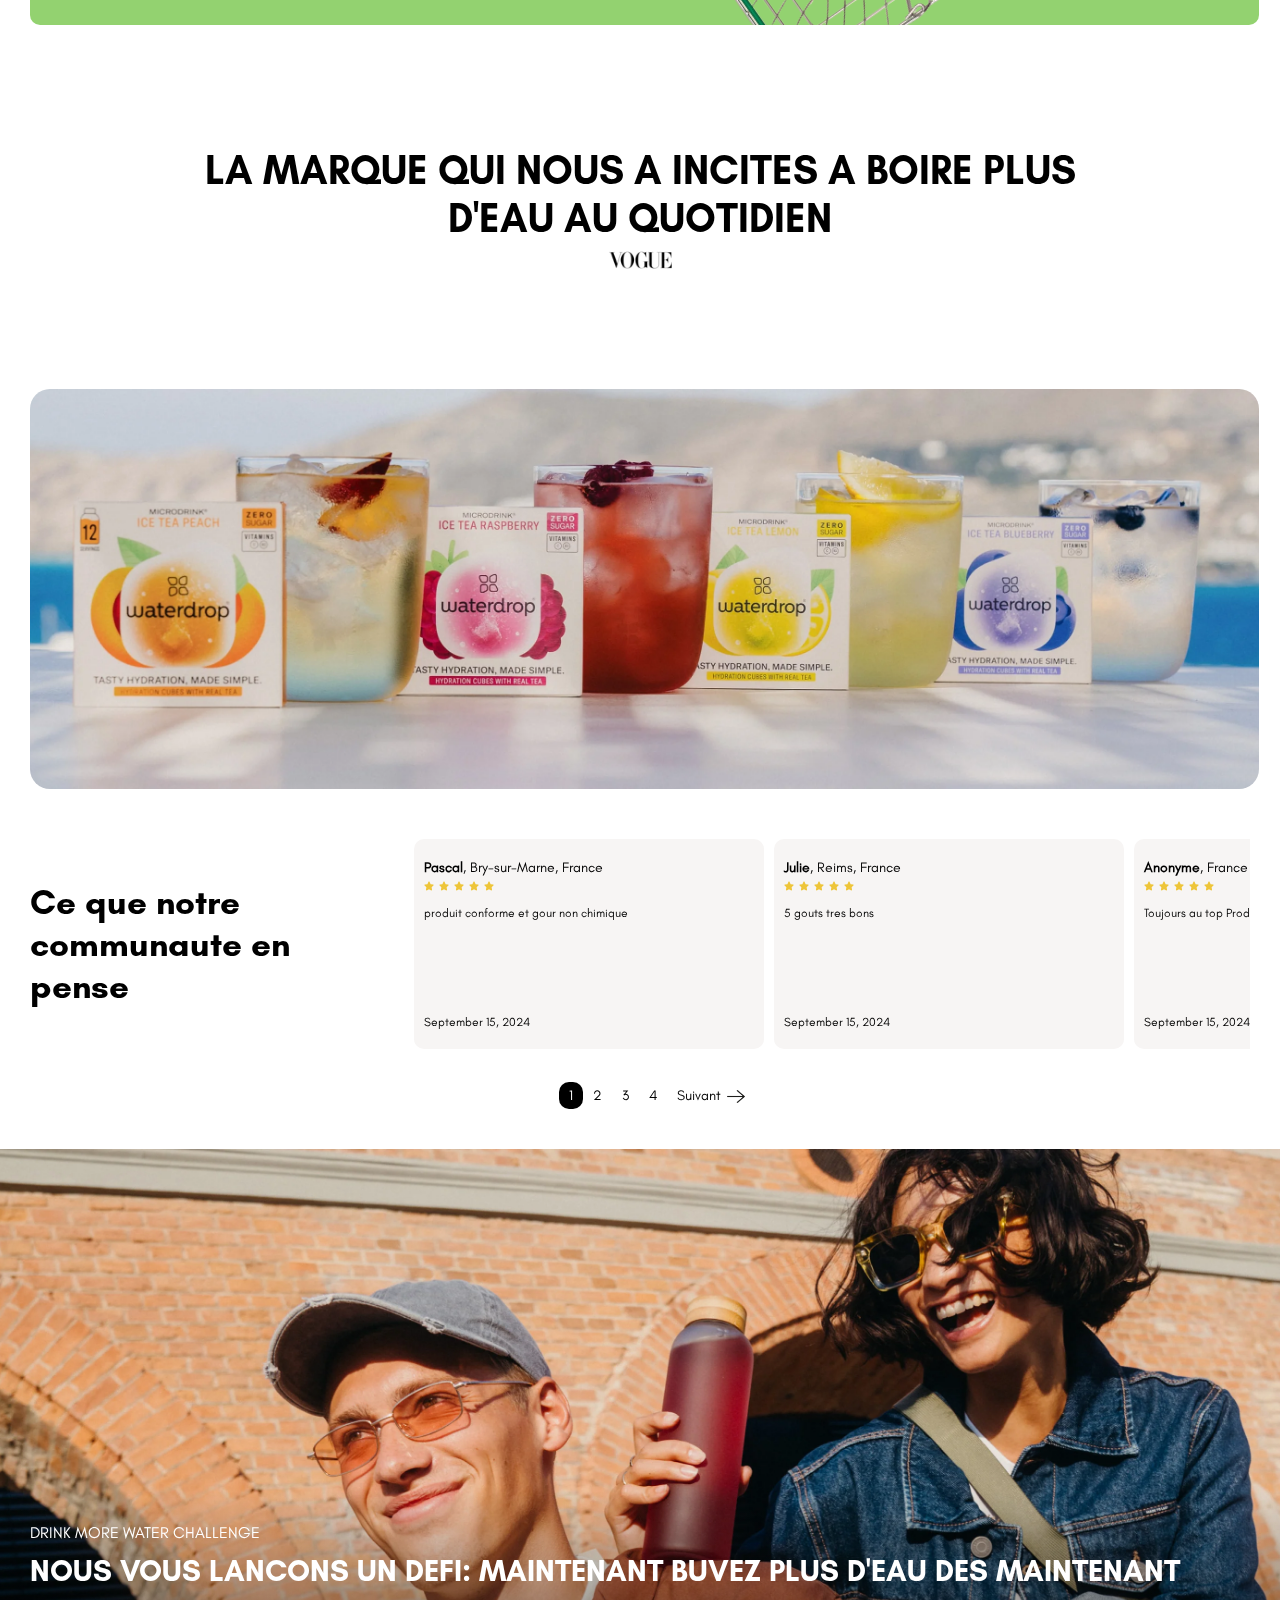
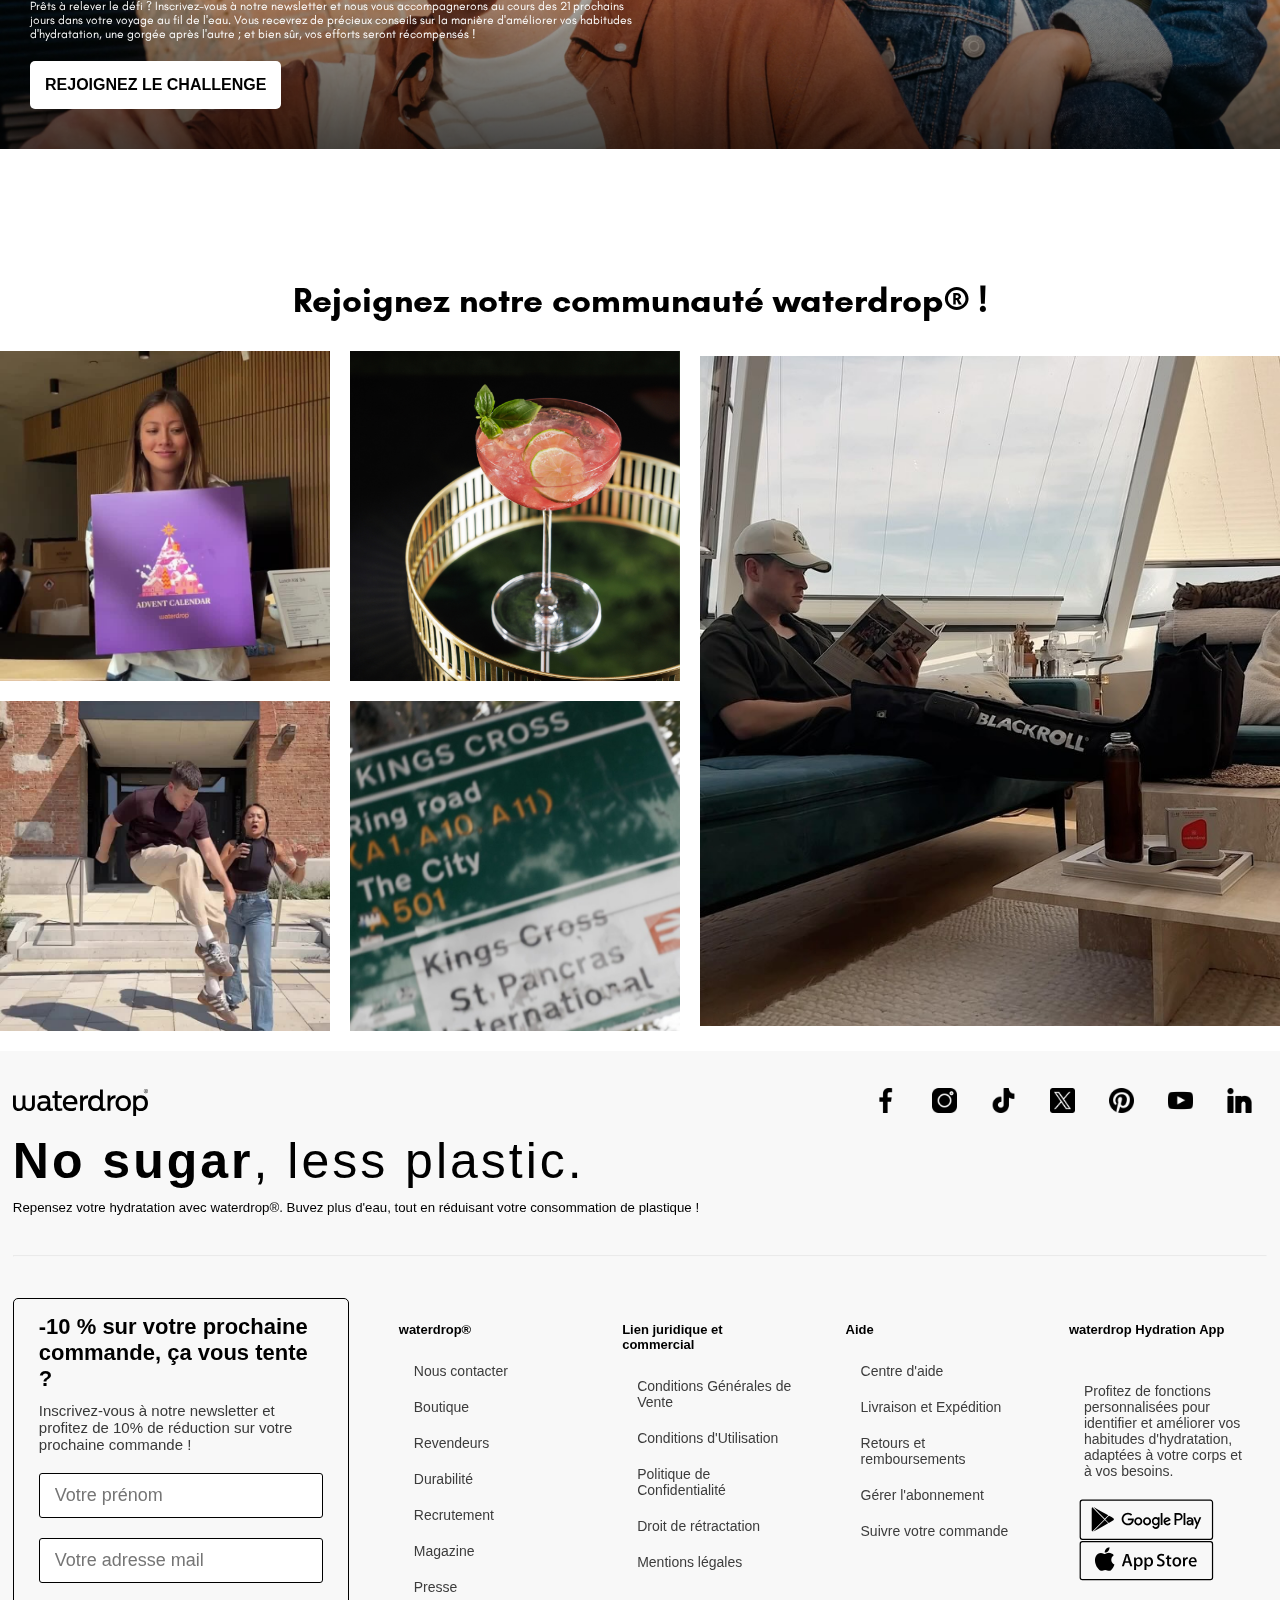
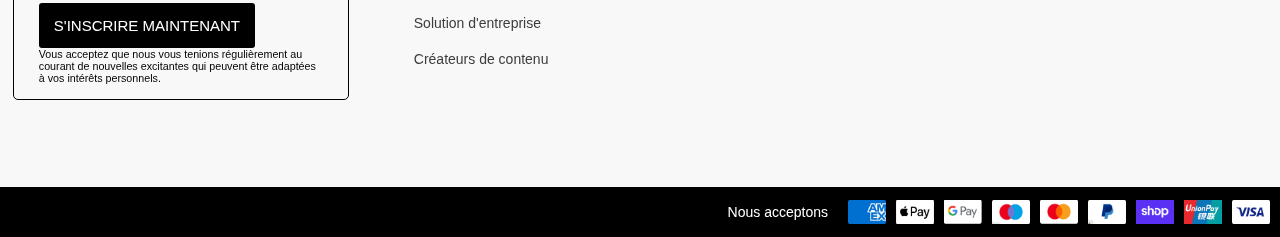
==== commit 732f41b6: "Add features" ====
--- a/index.html
+++ b/index.html
@@ -249,7 +249,7 @@
         <section class="slider-nav">
           <span class="close-slider-nav"></span>
           <ul class="slider-onglet-container">
-            <a href="index.html">Acceuil</a>
+            <a href="index.html">Accueil</a>
             <a href="page/galerie.html">Toutes les saveurs</a>
             <a href="page/contact.html">Nous contacter</a>
           </ul>
@@ -377,11 +377,23 @@
       </section>
 
       <section id="icons-for-understand-container">
+        <span class="wave"></span>
+        <span class="wave"></span>
         <h2 class="icons-big-title">
           Une hydratation savoureuse, en un clin d'œil.
         </h2>
         <section>
           <div class="icons-for-understand">
+            <svg
+              class="background-water"
+              xmlns="http://www.w3.org/2000/svg"
+              viewBox="0 0 384 512"
+            >
+              <!--!Font Awesome Free 6.6.0 by @fontawesome - https://fontawesome.com License - https://fontawesome.com/license/free Copyright 2024 Fonticons, Inc.-->
+              <path
+                d="M192 512C86 512 0 426 0 320C0 228.8 130.2 57.7 166.6 11.7C172.6 4.2 181.5 0 191.1 0l1.8 0c9.6 0 18.5 4.2 24.5 11.7C253.8 57.7 384 228.8 384 320c0 106-86 192-192 192zM96 336c0-8.8-7.2-16-16-16s-16 7.2-16 16c0 61.9 50.1 112 112 112c8.8 0 16-7.2 16-16s-7.2-16-16-16c-44.2 0-80-35.8-80-80z"
+              />
+            </svg>
             <svg
               width="50"
               height="50"
@@ -406,6 +418,16 @@
 
           <div class="icons-for-understand">
             <svg
+              class="background-water"
+              xmlns="http://www.w3.org/2000/svg"
+              viewBox="0 0 384 512"
+            >
+              <!--!Font Awesome Free 6.6.0 by @fontawesome - https://fontawesome.com License - https://fontawesome.com/license/free Copyright 2024 Fonticons, Inc.-->
+              <path
+                d="M192 512C86 512 0 426 0 320C0 228.8 130.2 57.7 166.6 11.7C172.6 4.2 181.5 0 191.1 0l1.8 0c9.6 0 18.5 4.2 24.5 11.7C253.8 57.7 384 228.8 384 320c0 106-86 192-192 192zM96 336c0-8.8-7.2-16-16-16s-16 7.2-16 16c0 61.9 50.1 112 112 112c8.8 0 16-7.2 16-16s-7.2-16-16-16c-44.2 0-80-35.8-80-80z"
+              />
+            </svg>
+            <svg
               width="50"
               height="50"
               class="icon icon--drink-more-water-2"
@@ -426,6 +448,16 @@
           </div>
 
           <div class="icons-for-understand">
+            <svg
+              class="background-water"
+              xmlns="http://www.w3.org/2000/svg"
+              viewBox="0 0 384 512"
+            >
+              <!--!Font Awesome Free 6.6.0 by @fontawesome - https://fontawesome.com License - https://fontawesome.com/license/free Copyright 2024 Fonticons, Inc.-->
+              <path
+                d="M192 512C86 512 0 426 0 320C0 228.8 130.2 57.7 166.6 11.7C172.6 4.2 181.5 0 191.1 0l1.8 0c9.6 0 18.5 4.2 24.5 11.7C253.8 57.7 384 228.8 384 320c0 106-86 192-192 192zM96 336c0-8.8-7.2-16-16-16s-16 7.2-16 16c0 61.9 50.1 112 112 112c8.8 0 16-7.2 16-16s-7.2-16-16-16c-44.2 0-80-35.8-80-80z"
+              />
+            </svg>
             <svg
               width="50"
               height="50"
@@ -764,25 +796,25 @@
           </a>
           <nav>
             <a href="https://www.facebook.com/waterdrop.fr/"
-              ><img class="réseaux" src="./assets/facebook.png"
+              ><img class="footer-réseaux" src="./assets/facebook.png"
             /></a>
             <a href="https://www.instagram.com/waterdrop/"
-              ><img class="réseaux" src="./assets/instagram.png"
+              ><img class="footer-réseaux" src="./assets/instagram.png"
             /></a>
             <a href="https://www.tiktok.com/@waterdrop"
-              ><img class="réseaux" src="./assets/tic-tac.png"
+              ><img class="footer-réseaux" src="./assets/tic-tac.png"
             /></a>
             <a href="https://x.com/drink_waterdrop?mx=2"
-              ><img class="réseaux" src="./assets/twitter.png"
+              ><img class="footer-réseaux" src="./assets/twitter.png"
             /></a>
             <a href="https://at.pinterest.com/waterdrop/"
-              ><img class="réseaux" src="./assets/logo-pinterest.png"
+              ><img class="footer-réseaux" src="./assets/logo-pinterest.png"
             /></a>
             <a href="https://www.youtube.com/channel/UCLSHvdLFujUObZk1Yn7K6Dg"
-              ><img class="réseaux" src="./assets/symbole-youtube.png"
+              ><img class="footer-réseaux" src="./assets/symbole-youtube.png"
             /></a>
             <a href="https://www.linkedin.com/company/waterdrop-official/"
-              ><img class="réseaux" src="./assets/linkedin.png"
+              ><img class="footer-réseaux" src="./assets/linkedin.png"
             /></a>
           </nav>
         </div>
@@ -808,7 +840,7 @@
             </h5>
             <input placeholder="Votre prénom" />
             <input placeholder="Votre adresse mail" />
-            <input id="bouton" type="submit" value="S'INSCRIRE MAINTENANT" />
+            <button id="footer-bouton">S'INSCRIRE MAINTENANT</button>
             <h6>
               Vous
               <a
--- a/style.css
+++ b/style.css
@@ -1,3 +1,13 @@
+@font-face {
+  font-family: "Glacial Normal";
+  src: url("./assets/font/GlacialIndifference-Regular.otf");
+}
+
+@font-face {
+  font-family: "Glacial bold";
+  src: url("./assets/font/GlacialIndifference-Bold.otf");
+}
+
 * {
   margin: 0;
   padding: 0;
@@ -12,10 +22,20 @@
   position: relative;
 }
 
+h1,
+h2,
+h3 {
+  font-family: "Glacial bold";
+}
+
+h1 {
+  font-size: 40px;
+}
+
 html {
   width: 100vw;
   overflow-x: hidden;
-  font-family: Inter, sans-serif;
+  font-family: "Glacial Normal";
 }
 
 @media only screen and (max-width: 720px) {
@@ -673,7 +693,6 @@
   display: flex;
   position: fixed;
   z-index: 999;
-  background: white;
   top: 0;
   left: 0;
   width: 100%;
@@ -681,6 +700,19 @@
   justify-content: space-between;
   padding: 20px 80px;
   box-sizing: border-box;
+}
+
+#menu-header::before {
+  content: "";
+  position: absolute;
+  top: -10%;
+  left: 0;
+  width: 100%;
+  height: 110%;
+  background: rgba(255, 255, 255, 0.5);
+  filter: blur(2px);
+  backdrop-filter: blur(4px);
+  z-index: -1;
 }
 
 .slider-nav {
@@ -811,6 +843,11 @@
   width: 100%;
   padding: 5px 0 5px 5px;
   border-radius: 5px;
+  transition: background 0.2s;
+}
+
+.saveur:hover {
+  background: rgba(143, 214, 216, 0.4);
 }
 
 .saveur img {
@@ -831,7 +868,7 @@
 }
 
 .saveur.active {
-  background: rgb(187 243 162);
+  background: rgba(147, 210, 112, 0.7);
 }
 
 .saveur h4,
@@ -914,7 +951,7 @@
   right: -40%;
   transform: translateY(-50%);
   padding: 3px 5px;
-  background: rgb(187 243 162);
+  background: rgba(147, 210, 112, 0.7);
   font-size: 10px;
   border-radius: 5px;
 }
@@ -1001,7 +1038,7 @@
   );
 }
 
-H1 {
+header H1 {
   color: white;
 
   font-family: Verdana, Geneva, Tahoma, sans-serif;
@@ -1054,7 +1091,7 @@
 
   margin: 20px auto;
 
-  background: #bbf3a2;
+  background: #8fd6d8;
 
   overflow: hidden;
 
@@ -1129,23 +1166,24 @@
 
 button {
   background: transparent;
-  border: 2px solid lightgray;
+  color: rgba(180, 3, 98, 0.2);
+  border-color: rgba(180, 3, 98, 0.2);
+  border-width: 1px;
   border-radius: 05px;
   font-size: 14px;
-  color: lightgray;
   transition: all 0.2s;
   cursor: pointer;
   padding: 5px;
 }
 
 button:hover {
-  color: rgba(0, 0, 0, 0.4);
-  border-color: rgba(0, 0, 0, 0.4);
+  color: rgba(180, 3, 98, 0.4);
+  border-color: rgba(180, 3, 98, 0.4);
 }
 
 .active-button {
-  border-color: black;
-  color: black;
+  border-color: #b40362;
+  color: #b40362;
 }
 
 .product-container {
@@ -1371,7 +1409,7 @@
 }
 
 .as-reduc {
-  color: rgb(214 57 44);
+  color: rgba(180, 3, 98, 0.9);
 }
 
 .product-desc {
@@ -1380,16 +1418,68 @@
 }
 
 #icons-for-understand-container {
+  position: relative;
   display: flex;
   flex-direction: column;
   align-items: center;
   justify-content: center;
-  margin: 150px 0;
+  margin: 400px 0;
+  padding: 150px 0;
   gap: 50px;
+  background: rgba(180, 3, 98, 0.7);
+  color: rgba(180, 3, 98, 0.5);
+}
+
+/* .wave { */
+/*   position: absolute; */
+/*   top: -60%; */
+/*   left: 0; */
+/*   width: 100%; */
+/*   height: 60%; */
+/*   background: rgba(180, 3, 98, 0.45); */
+/* } */
+/**/
+/* .wave::after { */
+/*   content: ""; */
+/*   position: absolute; */
+/*   border-radius: 100%; */
+/*   width: 70%; */
+/*   height: 130%; */
+/*   background: white; */
+/*   left: -280px; */
+/*   top: -88%; */
+/* } */
+/**/
+/* .wave::before { */
+/*   content: ""; */
+/*   position: absolute; */
+/*   border-radius: 100%; */
+/*   width: 70%; */
+/*   height: 130%; */
+/*   background: blue; */
+/*   transform: rotate(180deg); */
+/*   right: -200px; */
+/*   top: -35%; */
+/* } */
+
+#icons-for-understand-container::after {
+  content: "";
+  position: absolute;
+  width: 100%;
+  height: 100%;
+  background: url("./assets/red-fruits.png");
+  background-size: 70%;
+  background-repeat: repeat-y;
+  background-position: right;
+  top: 0px;
+  left: 0px;
+  z-index: -2;
 }
 
 .icons-big-title {
   font-size: 40px;
+  margin-bottom: 100px;
+  color: white;
 }
 
 #icons-for-understand-container section {
@@ -1397,16 +1487,43 @@
   display: flex;
   align-items: center;
   justify-content: center;
-  gap: 10%;
+  gap: 15%;
 }
 
 .icons-for-understand {
-  width: 200px;
+  width: 100px;
   display: flex;
   align-items: center;
   justify-items: center;
   flex-direction: column;
+  position: relative;
   gap: 10px;
+  z-index: 1;
+}
+
+.background-water {
+  position: absolute;
+  top: 50%;
+  left: 50%;
+  height: 200%;
+  transform: translate(-50%, -50%);
+  z-index: -1;
+}
+
+.icons-for-understand::before {
+  content: "";
+  position: absolute;
+  width: 100%;
+  height: 70%;
+  bottom: -40px;
+  left: -30px;
+  background: white;
+  border-radius: 100%;
+  z-index: -1;
+}
+
+.background-water path {
+  fill: white;
 }
 
 .icons-title {
@@ -1414,6 +1531,7 @@
   font-size: 14px;
   font-weight: 600;
   text-transform: uppercase;
+  color: rgba(180, 3, 98, 0.5);
 }
 
 p {
@@ -1549,7 +1667,7 @@
   display: flex;
   align-items: center;
   margin: 100px 30px 50px 30px;
-  background: #f3e5dc;
+  background: #93d270;
   border-radius: 10px;
   overflow: hidden;
 }
@@ -1584,7 +1702,7 @@
 }
 
 .subscribe-right {
-  background-image: url("./assets/sub-image.webp");
+  background-image: url("./assets/sub-image.png");
   background-size: 70%;
   background-repeat: no-repeat;
   background-position: center;
@@ -2022,7 +2140,7 @@
 
 .add-panier {
   width: 100%;
-  background: #3ab472;
+  background: #b40362;
   color: white;
   border: 0;
   font-size: 16px;
@@ -2204,7 +2322,7 @@
   flex-direction: column;
   align-items: center;
   justify-content: center;
-  margin: 50px 0;
+  margin: 80px 0;
 }
 
 .similar-product-container {
@@ -2239,6 +2357,11 @@
 footer img {
   width: 135px;
   height: auto;
+}
+
+.footer-réseaux{
+    width: 25px;
+    margin: 15px;
 }
 
 #top-footer {
@@ -2341,7 +2464,7 @@
   font-weight: normal;
 }
 
-#bouton {
+#footer-bouton {
   padding-left: 15px;
   padding-right: 15px;
   text-align: center;
@@ -2350,16 +2473,13 @@
   background-color: black;
   font-size: 15px;
   color: #ffffff;
+  border: none;
+  border-radius: 3px;
 }
 
 footer h6 {
   font-family: Verdana, Geneva, Tahoma, sans-serif;
   font-weight: normal;
-}
-
-.contact-page .réseaux {
-  width: 50px;
-  margin: 15px;
 }
 
 #bottom__footer {
@@ -2427,11 +2547,11 @@
 }
 
 .Contact-Us--titre {
-  margin-top: 20px;
   color: #000000;
   font-size: 35px;
   font-family: Verdana, Geneva, Tahoma, sans-serif;
   font-weight: normal;
+  margin-bottom: 50px;
 }
 
 .contact-page h1 {
@@ -2454,19 +2574,19 @@
 }
 
 .message-button {
-  display: flex;
-  align-items: center;
-  text-decoration: none;
-  border: 1px solid rgba(0, 0, 0, 0.098);
-  border-radius: 25px;
-  padding: 0% 15px;
-  background-color: #ffffff;
-  color: black;
-  font-family: Verdana, Geneva, Tahoma, sans-serif;
-  gap: 10px;
-  width: 300px;
-  margin: 10px;
-  height: 100px;
+    display: flex;
+    align-items: center;
+    text-decoration: none;
+    border: 1px solid rgba(0, 0, 0, 0.098);
+    border-radius: 25px;
+    padding: 0% 15px;
+    background-color: #ffffff;
+    color: black;
+    font-family: Verdana, Geneva, Tahoma, sans-serif;
+    gap: 10px;
+    width: 300px;
+    margin: 10px;
+    height: 100px;
 }
 
 .message-button div {
@@ -2491,21 +2611,20 @@
 }
 
 .contact-page input {
-  padding: 10px;
   padding-left: 20px;
   box-sizing: content-box !important;
   display: flex;
   margin: 20px 0;
   width: 94%;
-  height: 50px;
+  height: 40px;
   border: 1px solid rgba(0, 0, 0, 0.098);
   border-radius: 35px;
-  font-size: 20px;
+  font-size: 18px;
 }
 
 ::placeholder {
   font-family: Verdana, Geneva, Tahoma, sans-serif;
-  font-size: 20px;
+  font-size: 18px;
 }
 
 .contact-page textarea {
@@ -2518,7 +2637,7 @@
   height: 150px;
   border: 1px solid rgba(0, 0, 0, 0.098);
   border-radius: 25px;
-  font-size: 20px;
+  font-size: 18px;
   font-family: Verdana, Geneva, Tahoma, sans-serif;
   color: #afafaf;
 }
@@ -2535,12 +2654,12 @@
   text-align: center;
 }
 
-.réseaux {
-  width: 35px;
+.contact-page .contact-réseaux {
+  width: 50px;
   margin: 3px;
   border: 1px solid rgba(0, 0, 0, 0.098);
   border-radius: 10px;
-  padding: 5px;
+  padding: 10px;
   background-color: #ecf1f5;
 }
 
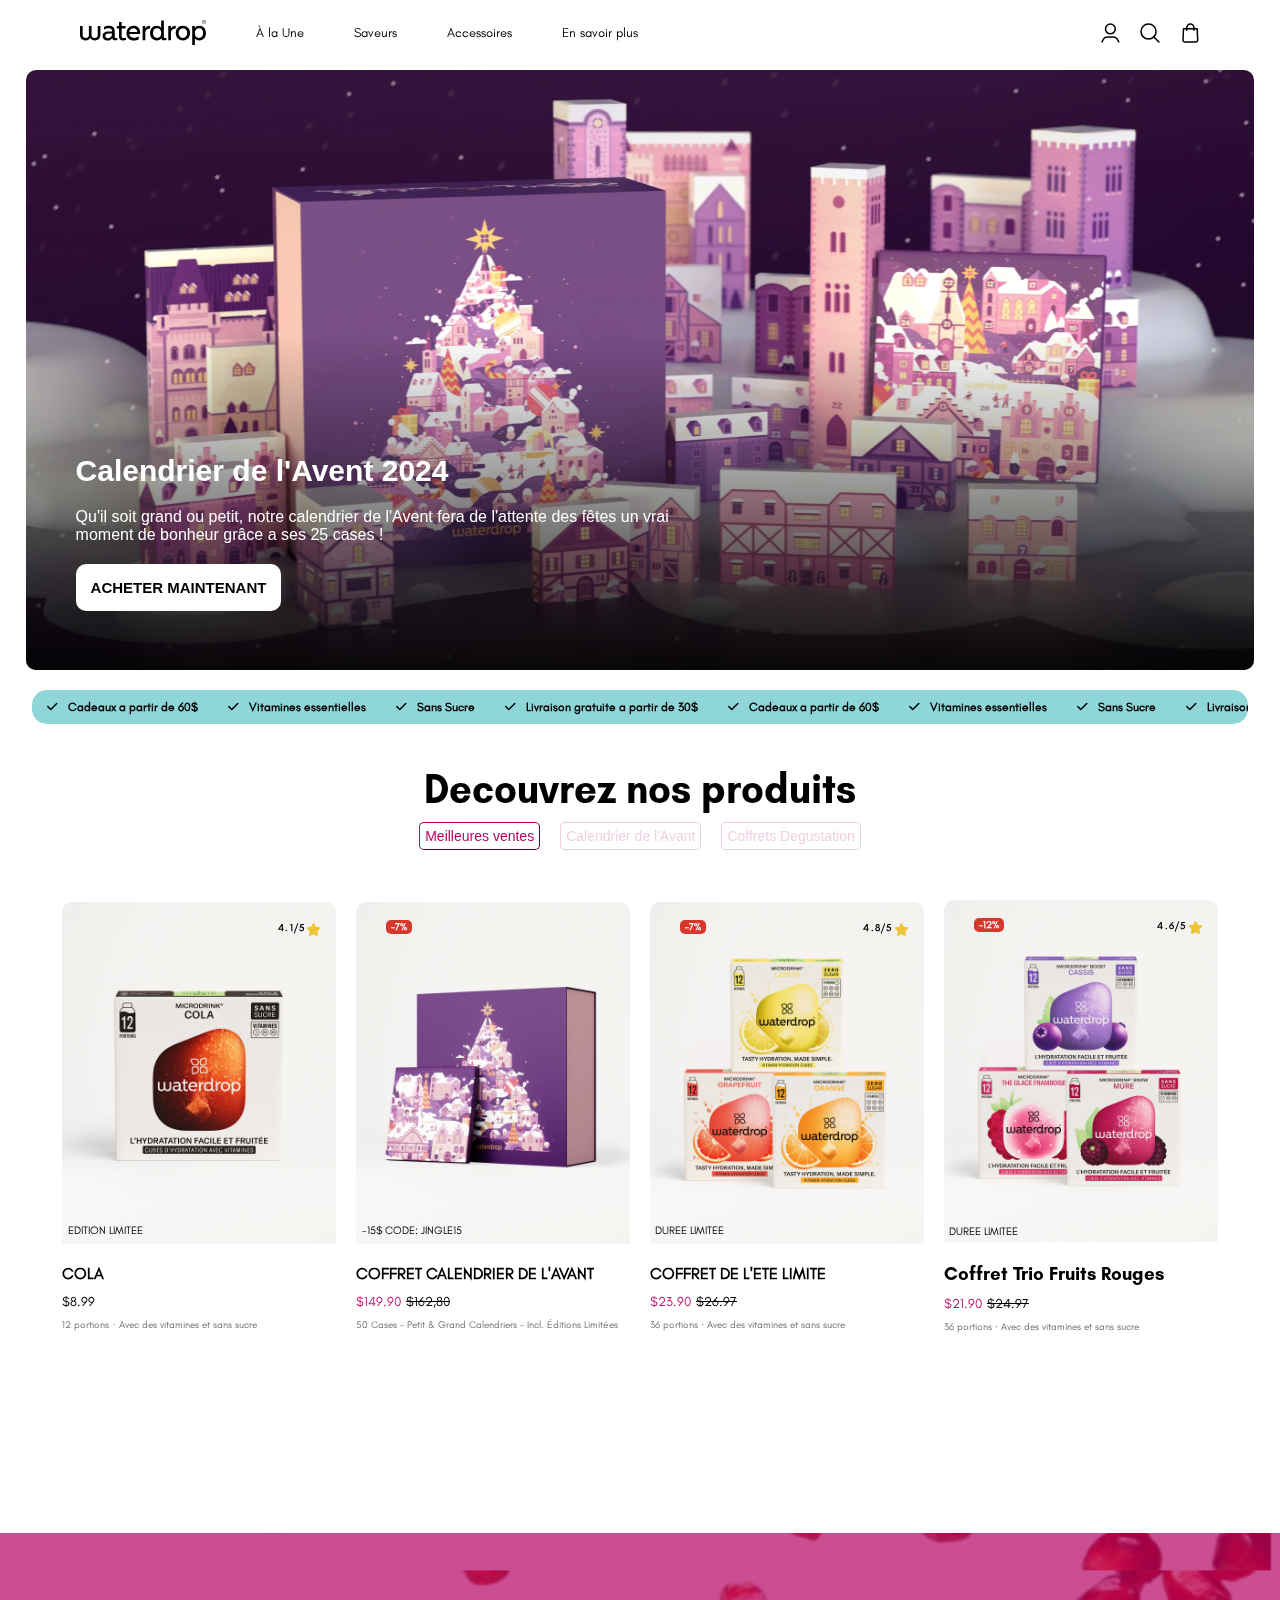
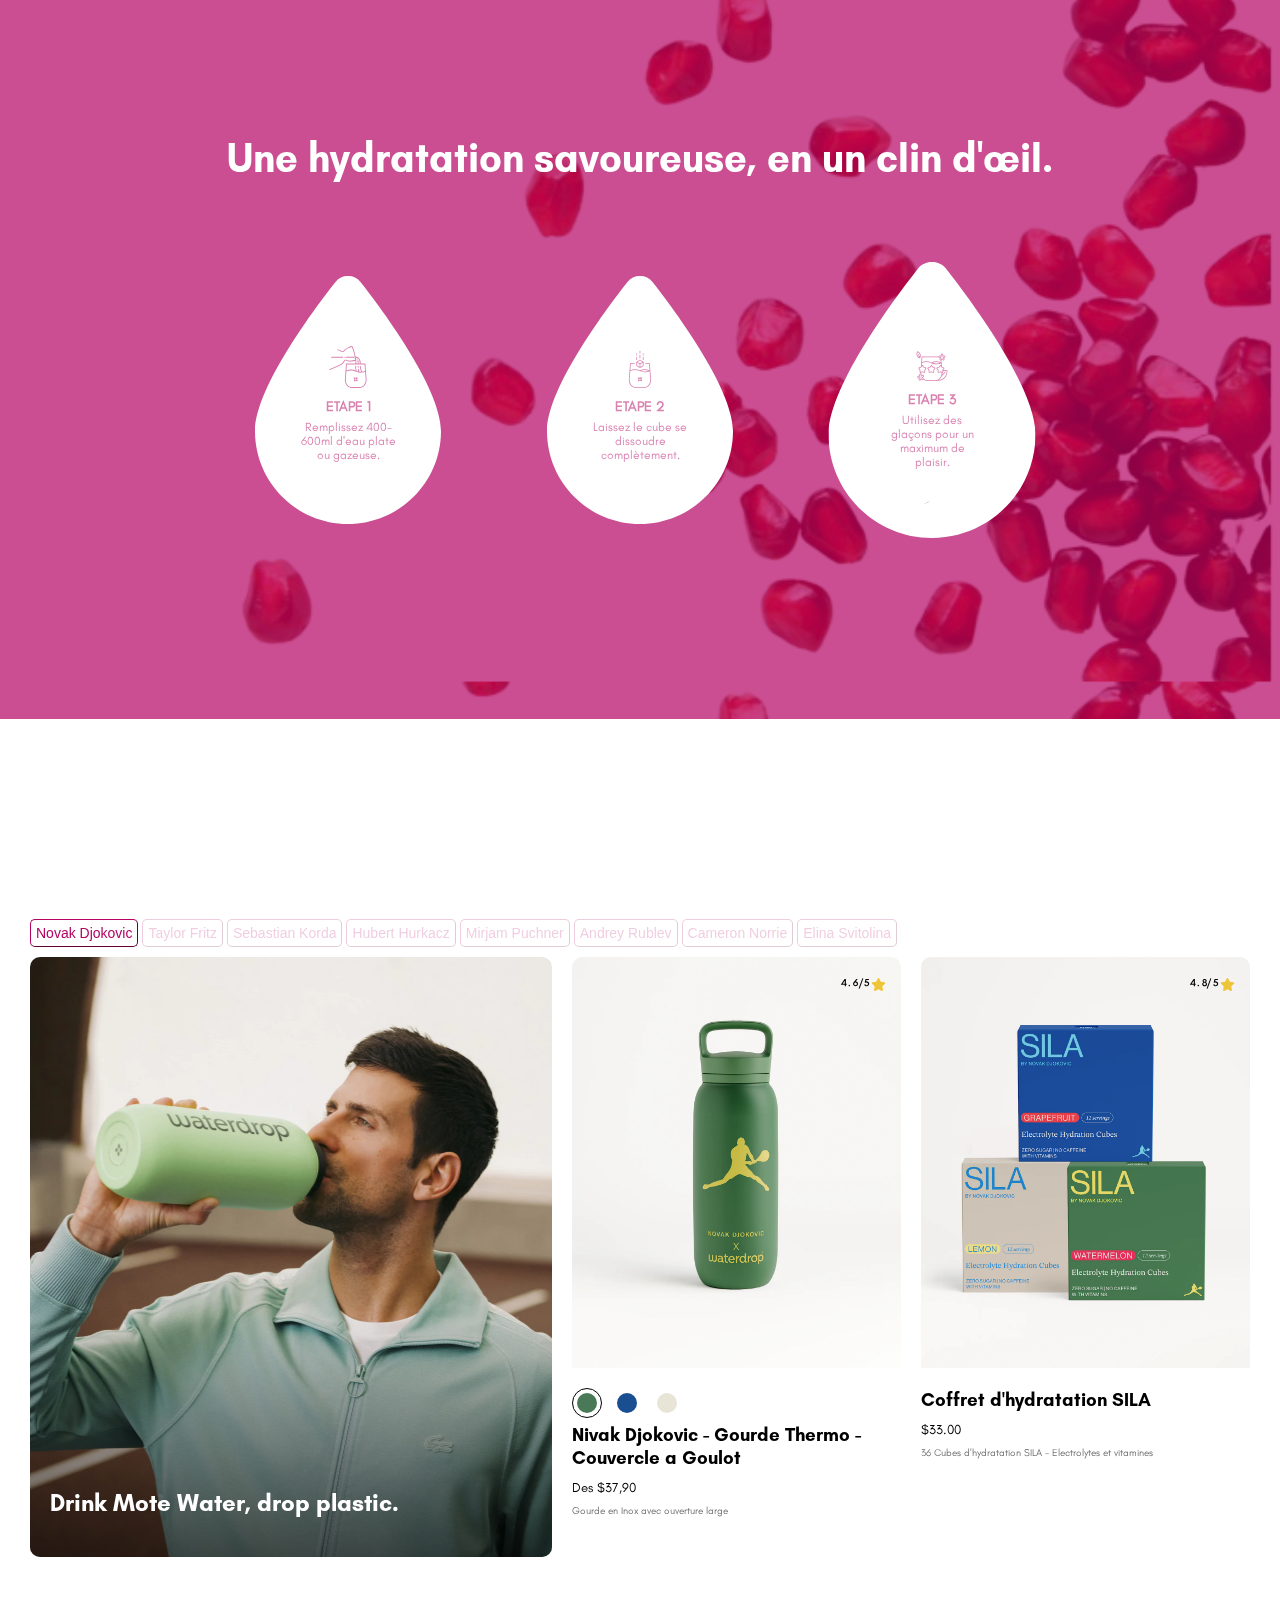
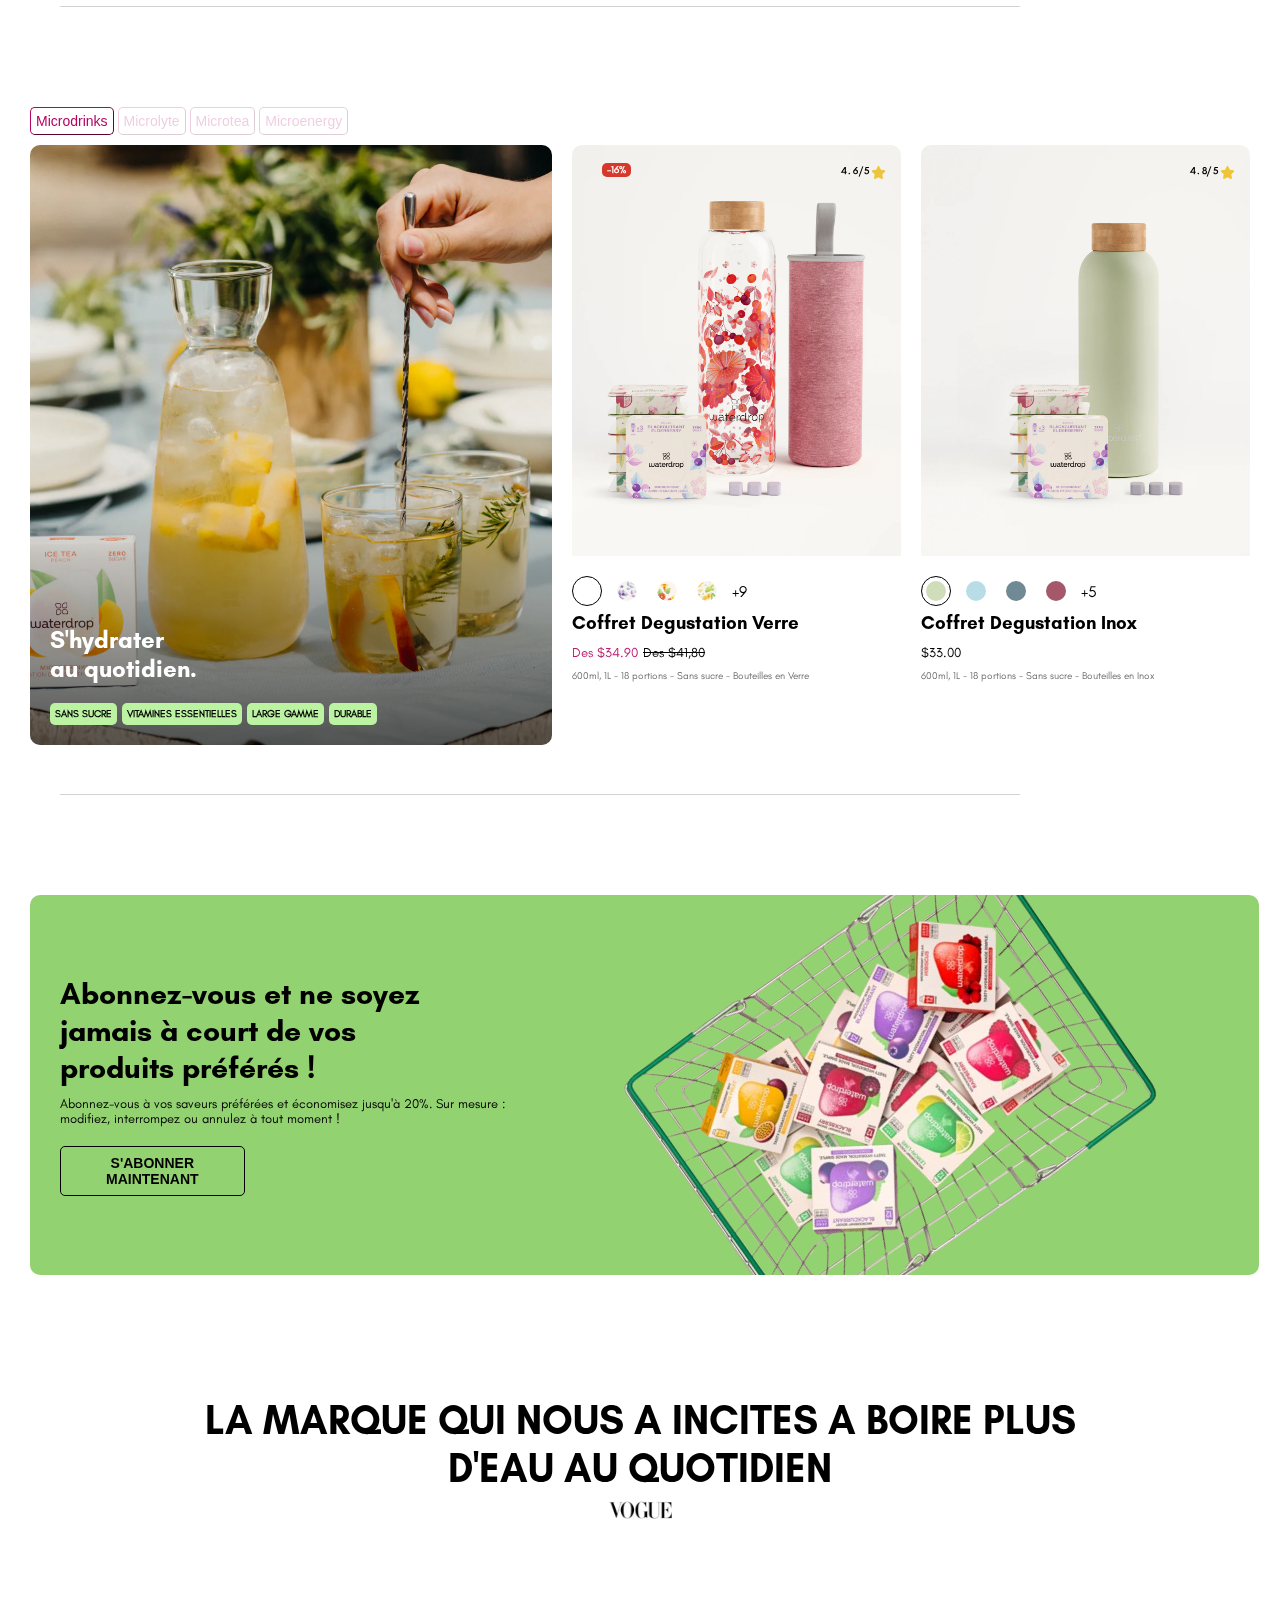
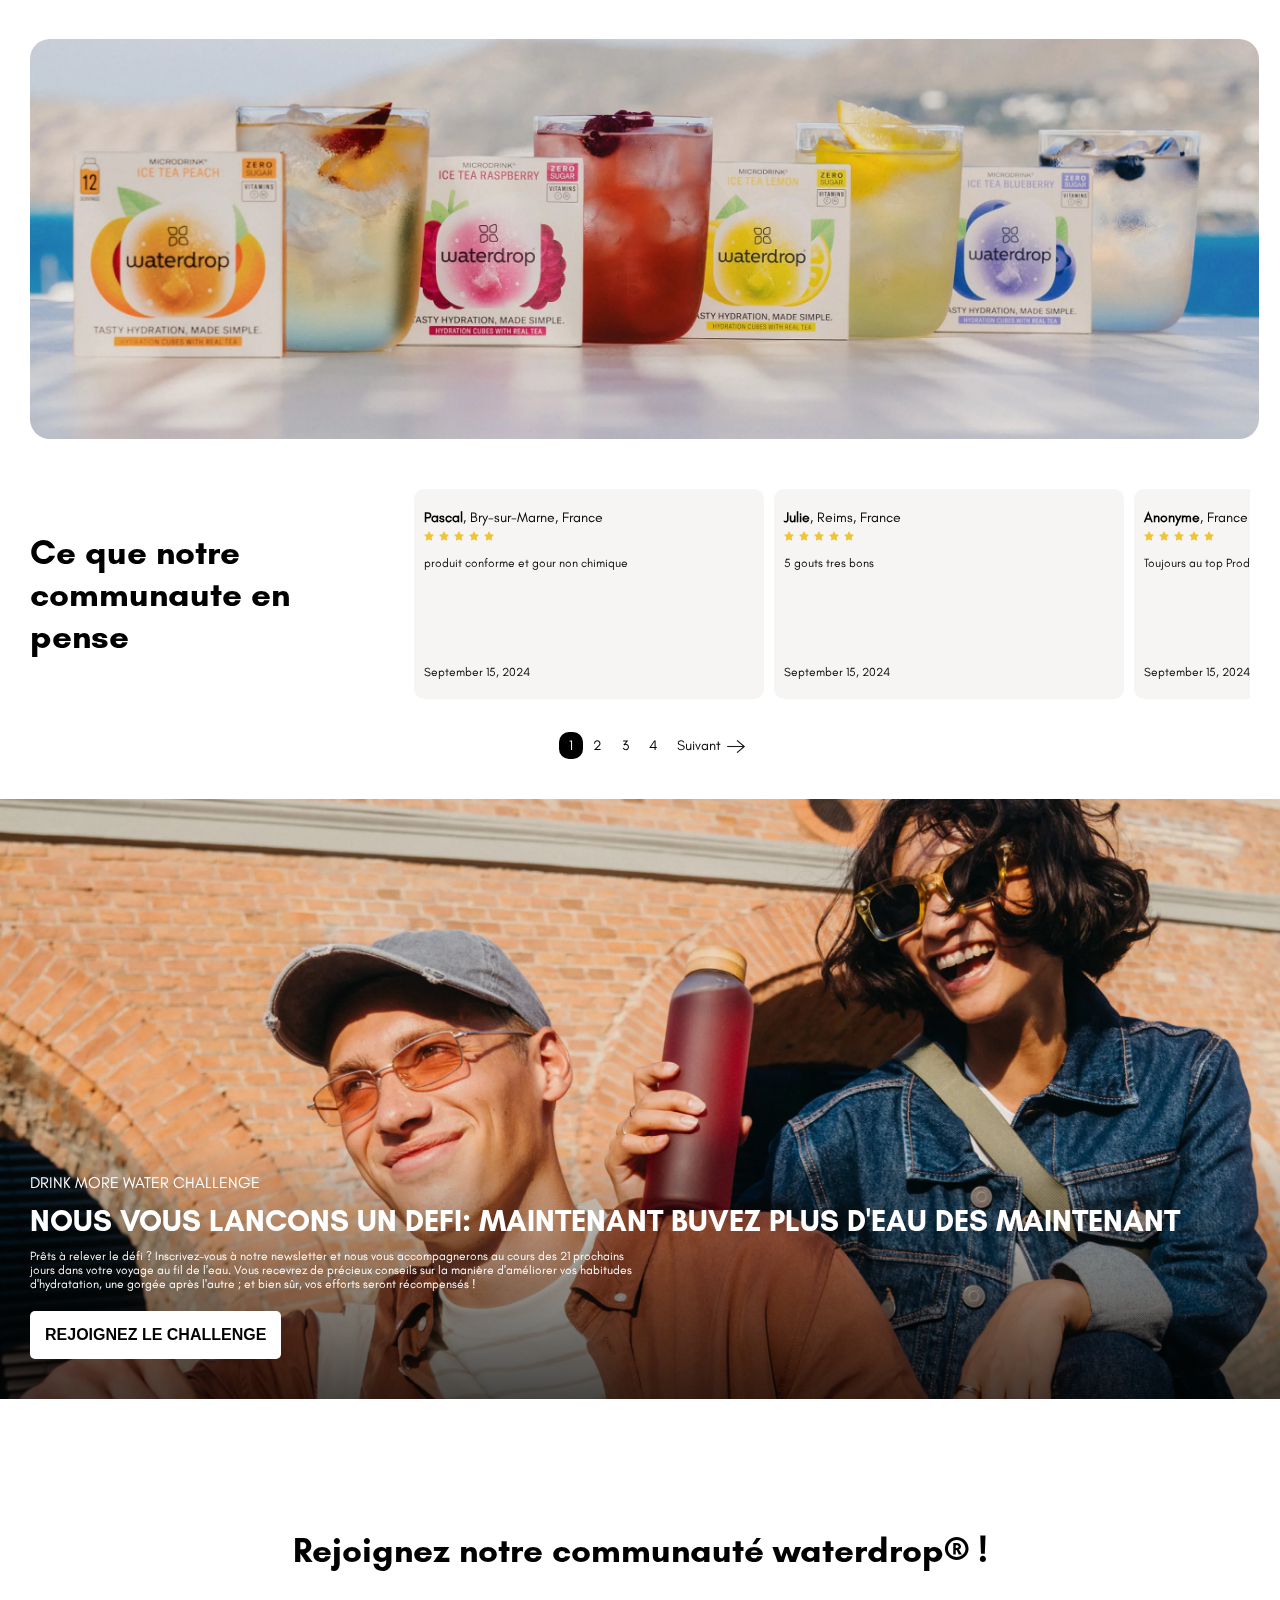
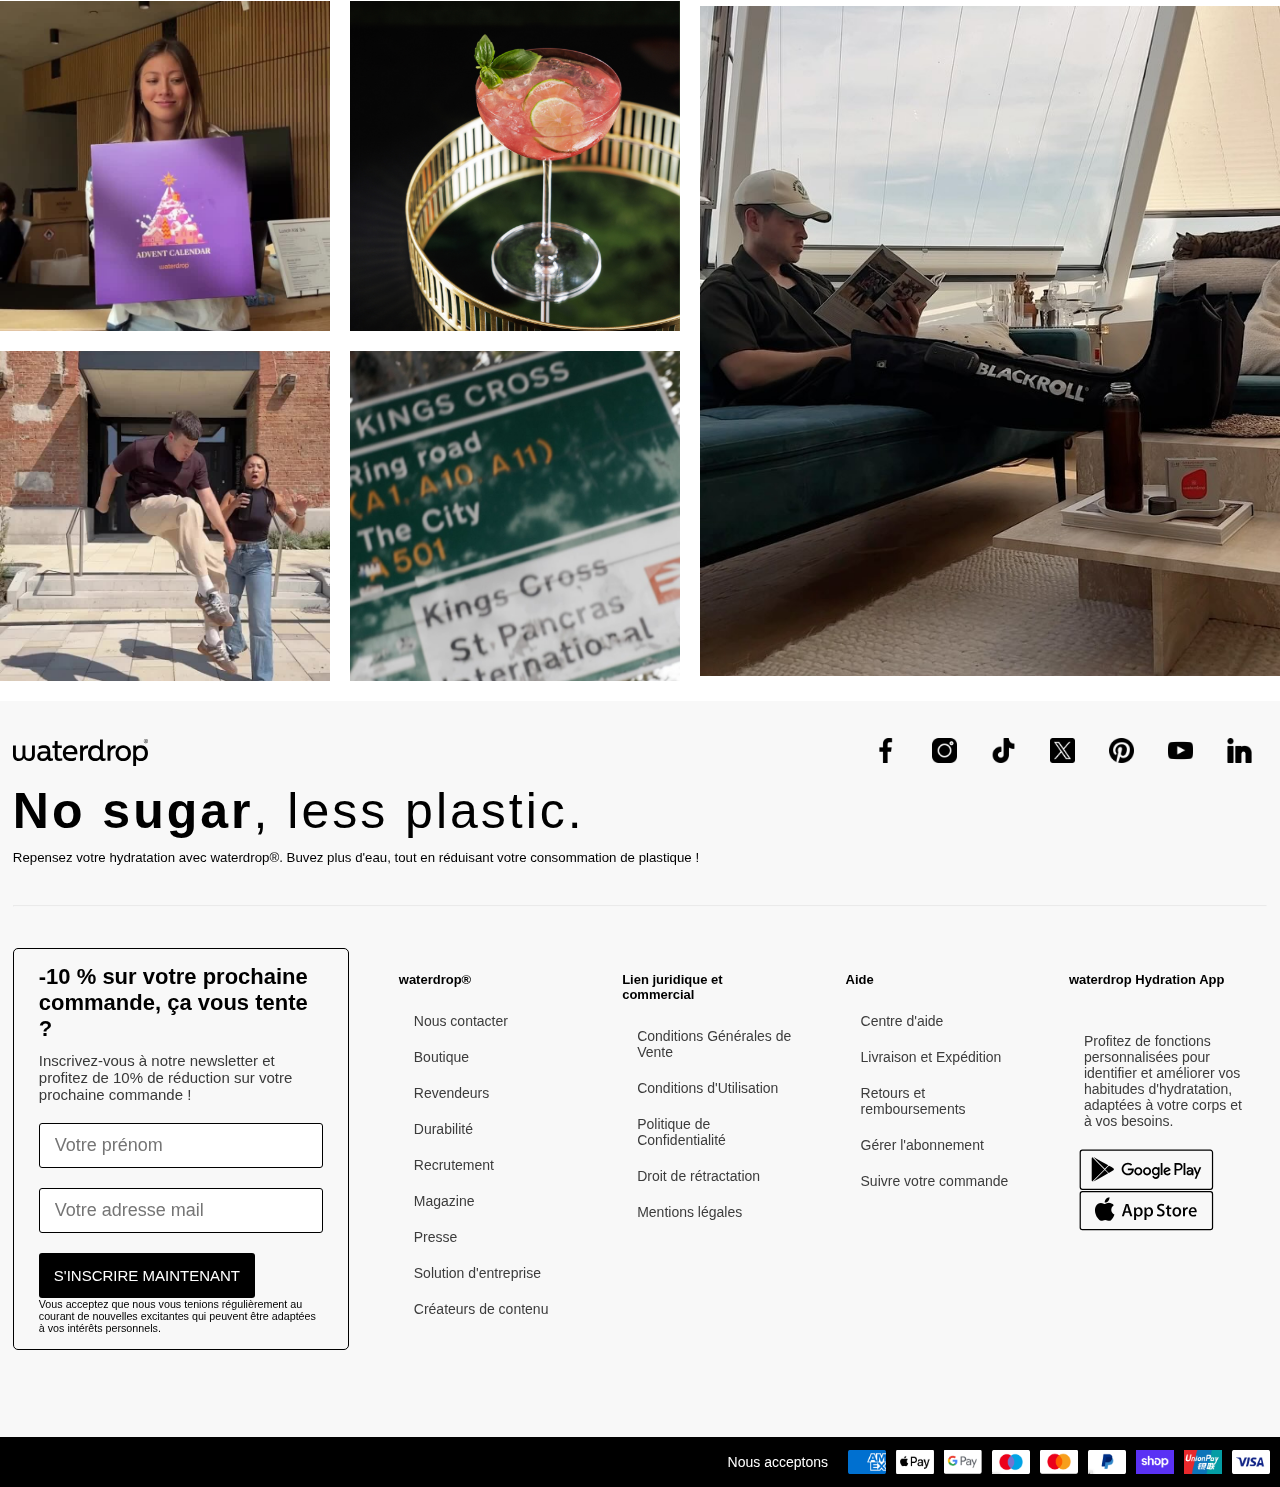
==== commit 832e841a: "Perfect nav" ====
--- a/index.html
+++ b/index.html
@@ -299,7 +299,7 @@
     <main>
       <section id="top-seller">
         <div class="top-seller-info">
-          <h1>Devouvrez nos produits</h1>
+          <h1>Decouvrez nos produits</h1>
 
           <div class="top-seller-button-container">
             <button class="top-seller-button active-button">
@@ -377,8 +377,6 @@
       </section>
 
       <section id="icons-for-understand-container">
-        <span class="wave"></span>
-        <span class="wave"></span>
         <h2 class="icons-big-title">
           Une hydratation savoureuse, en un clin d'œil.
         </h2>
--- a/style.css
+++ b/style.css
@@ -709,10 +709,14 @@
   left: 0;
   width: 100%;
   height: 110%;
-  background: rgba(255, 255, 255, 0.5);
+  background: rgba(255, 255, 255, 0.7);
   filter: blur(2px);
   backdrop-filter: blur(4px);
   z-index: -1;
+}
+
+.desktop-nav {
+  transition: background 0.2s;
 }
 
 .slider-nav {
@@ -807,6 +811,10 @@
   display: flex;
 }
 
+.first:hover {
+  $xx: 1;
+}
+
 .onglet-container {
   padding-top: 20px;
   display: none;
@@ -1423,52 +1431,20 @@
   flex-direction: column;
   align-items: center;
   justify-content: center;
-  margin: 400px 0;
-  padding: 150px 0;
+  margin: 200px 0;
+  padding: 200px 0 250px 0;
   gap: 50px;
   background: rgba(180, 3, 98, 0.7);
   color: rgba(180, 3, 98, 0.5);
 }
 
-/* .wave { */
-/*   position: absolute; */
-/*   top: -60%; */
-/*   left: 0; */
-/*   width: 100%; */
-/*   height: 60%; */
-/*   background: rgba(180, 3, 98, 0.45); */
-/* } */
-/**/
-/* .wave::after { */
-/*   content: ""; */
-/*   position: absolute; */
-/*   border-radius: 100%; */
-/*   width: 70%; */
-/*   height: 130%; */
-/*   background: white; */
-/*   left: -280px; */
-/*   top: -88%; */
-/* } */
-/**/
-/* .wave::before { */
-/*   content: ""; */
-/*   position: absolute; */
-/*   border-radius: 100%; */
-/*   width: 70%; */
-/*   height: 130%; */
-/*   background: blue; */
-/*   transform: rotate(180deg); */
-/*   right: -200px; */
-/*   top: -35%; */
-/* } */
-
 #icons-for-understand-container::after {
   content: "";
   position: absolute;
   width: 100%;
   height: 100%;
   background: url("./assets/red-fruits.png");
-  background-size: 70%;
+  background-size: 93%;
   background-repeat: repeat-y;
   background-position: right;
   top: 0px;
@@ -2359,9 +2335,9 @@
   height: auto;
 }
 
-.footer-réseaux{
-    width: 25px;
-    margin: 15px;
+.footer-réseaux {
+  width: 25px;
+  margin: 15px;
 }
 
 #top-footer {
@@ -2574,19 +2550,19 @@
 }
 
 .message-button {
-    display: flex;
-    align-items: center;
-    text-decoration: none;
-    border: 1px solid rgba(0, 0, 0, 0.098);
-    border-radius: 25px;
-    padding: 0% 15px;
-    background-color: #ffffff;
-    color: black;
-    font-family: Verdana, Geneva, Tahoma, sans-serif;
-    gap: 10px;
-    width: 300px;
-    margin: 10px;
-    height: 100px;
+  display: flex;
+  align-items: center;
+  text-decoration: none;
+  border: 1px solid rgba(0, 0, 0, 0.098);
+  border-radius: 25px;
+  padding: 0% 15px;
+  background-color: #ffffff;
+  color: black;
+  font-family: Verdana, Geneva, Tahoma, sans-serif;
+  gap: 10px;
+  width: 300px;
+  margin: 10px;
+  height: 100px;
 }
 
 .message-button div {
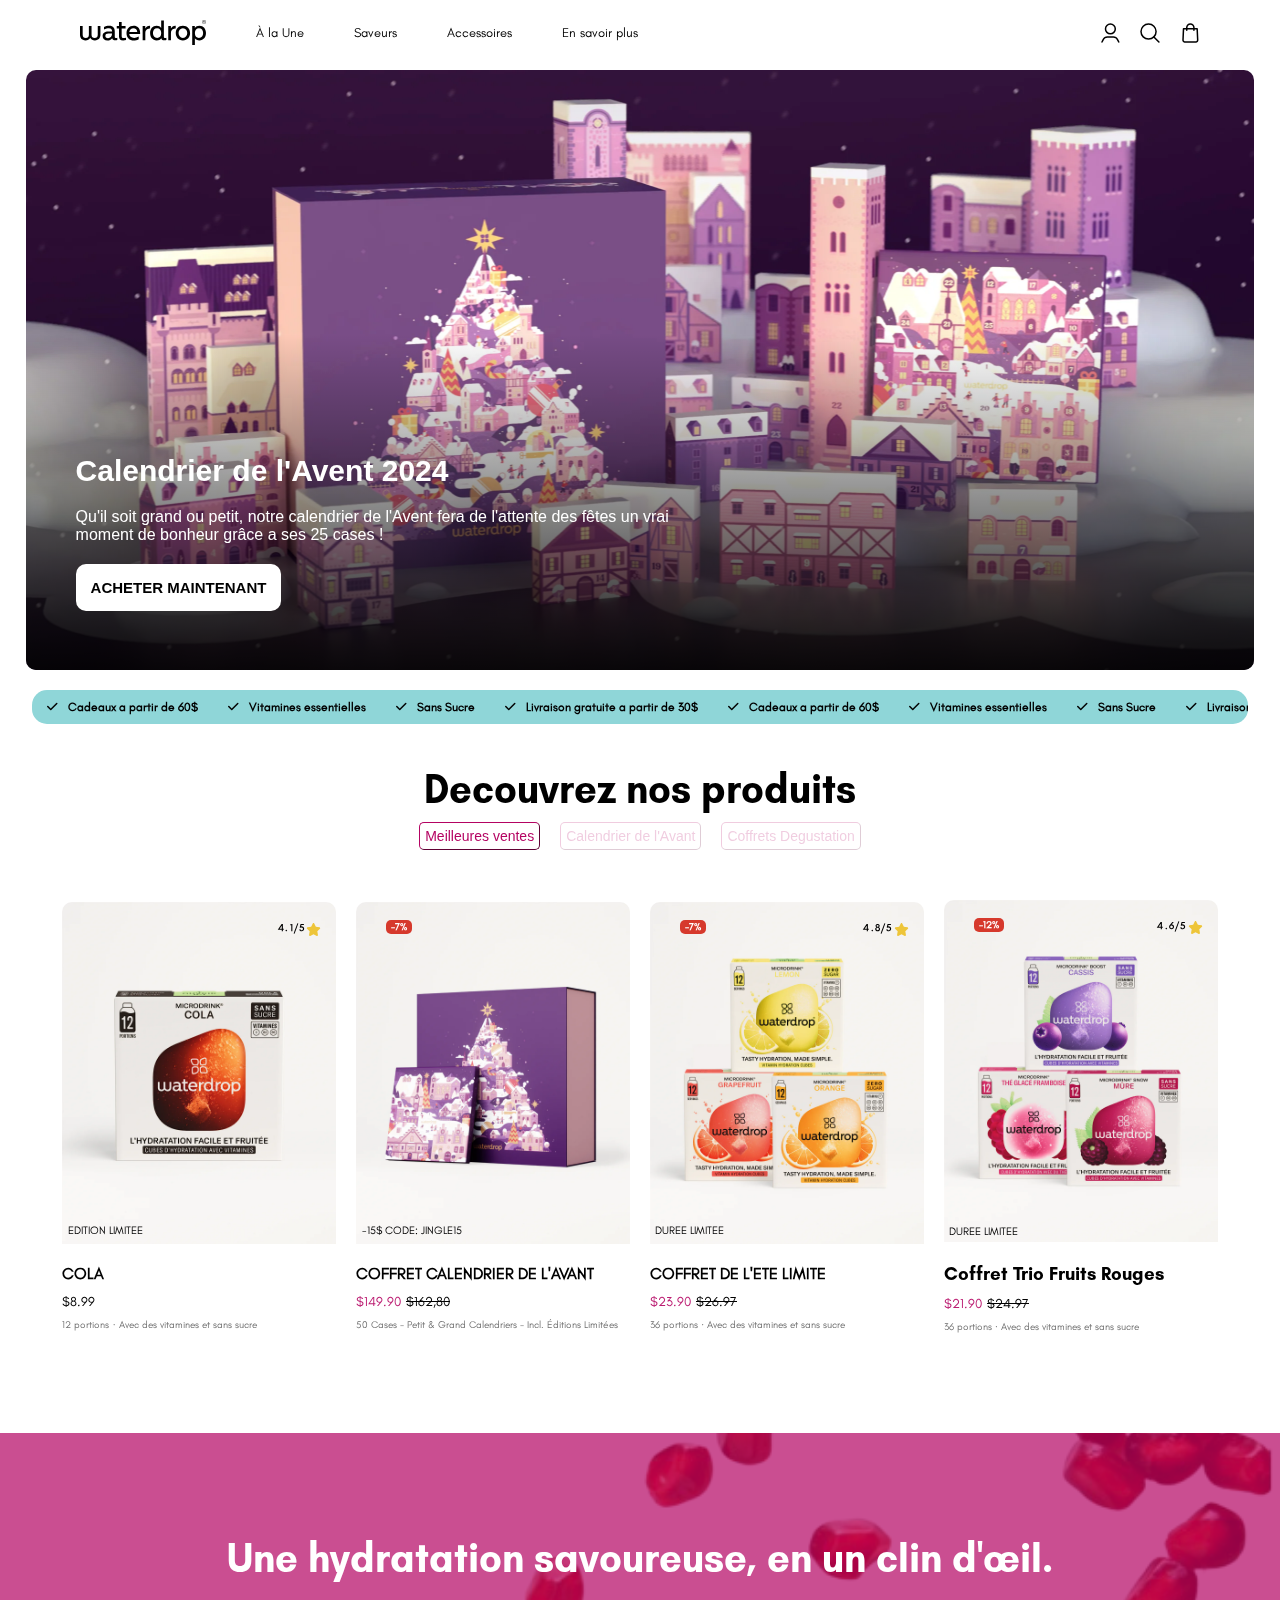
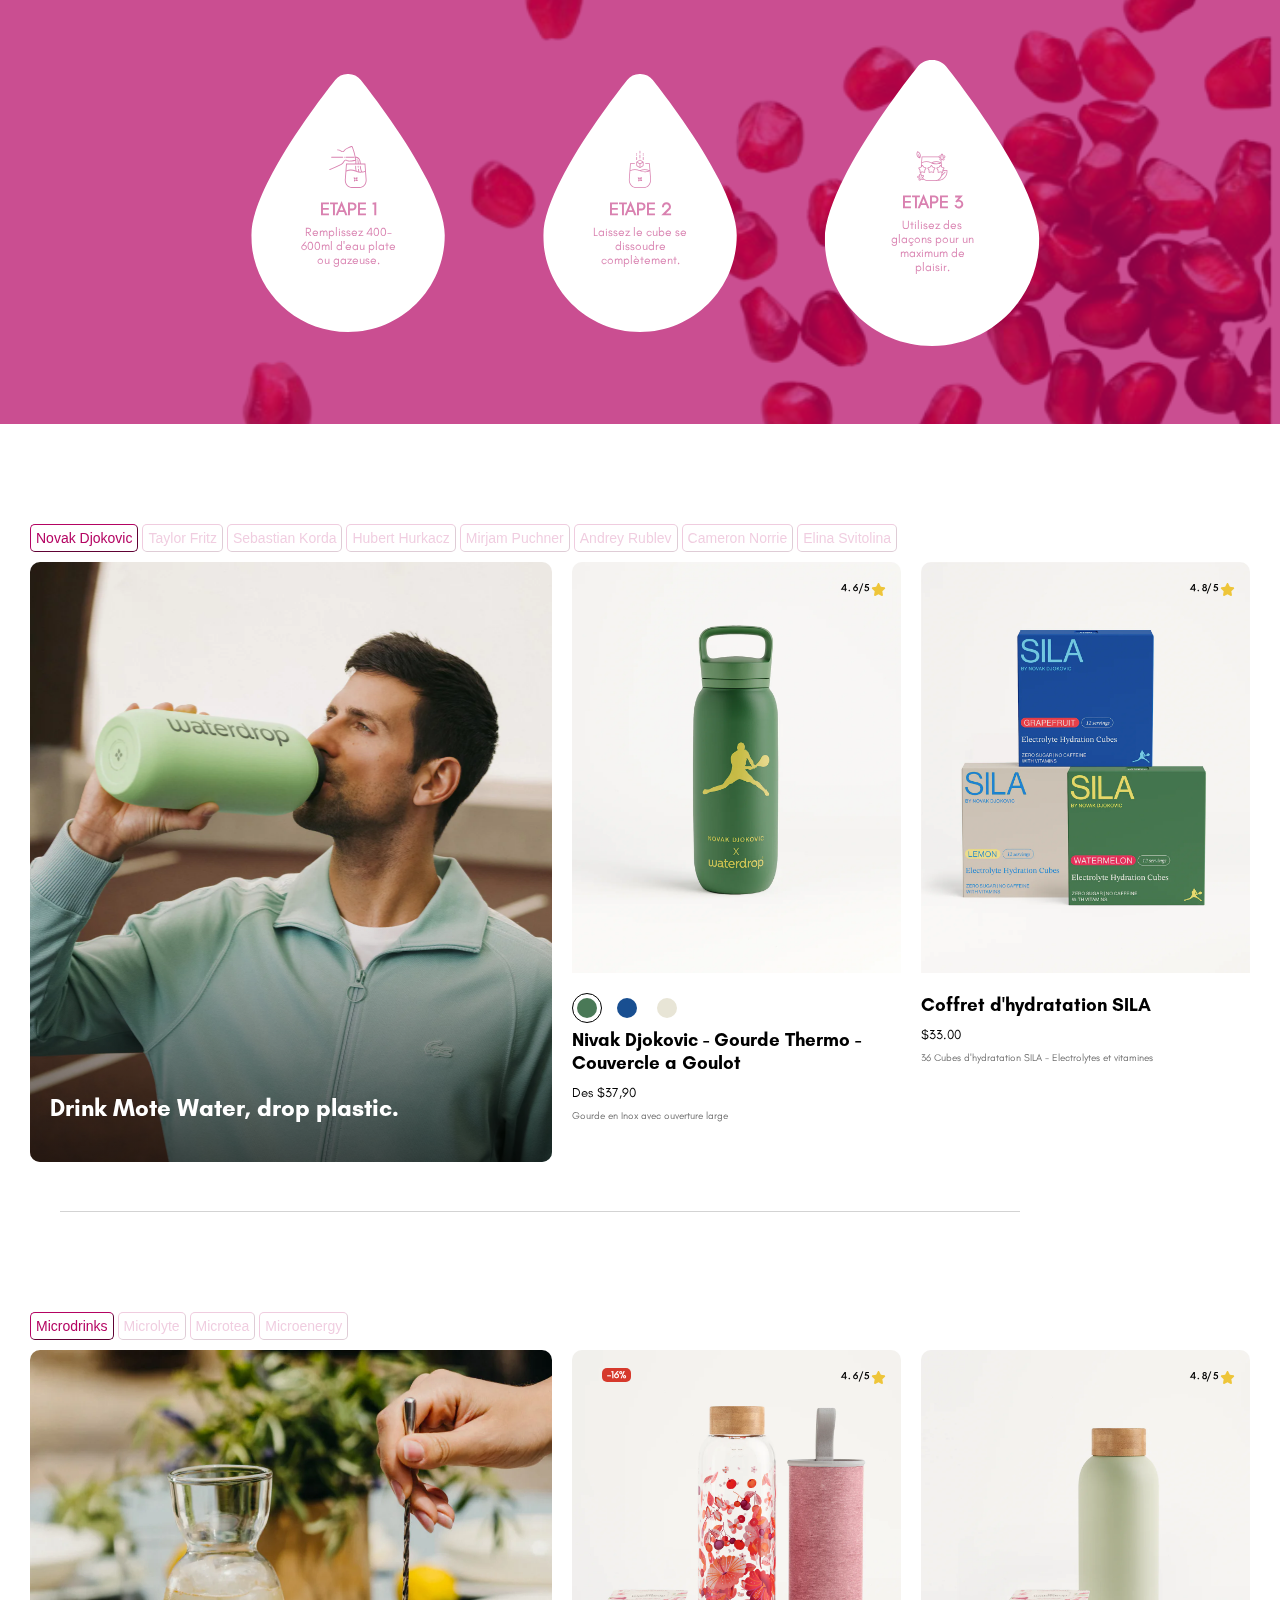
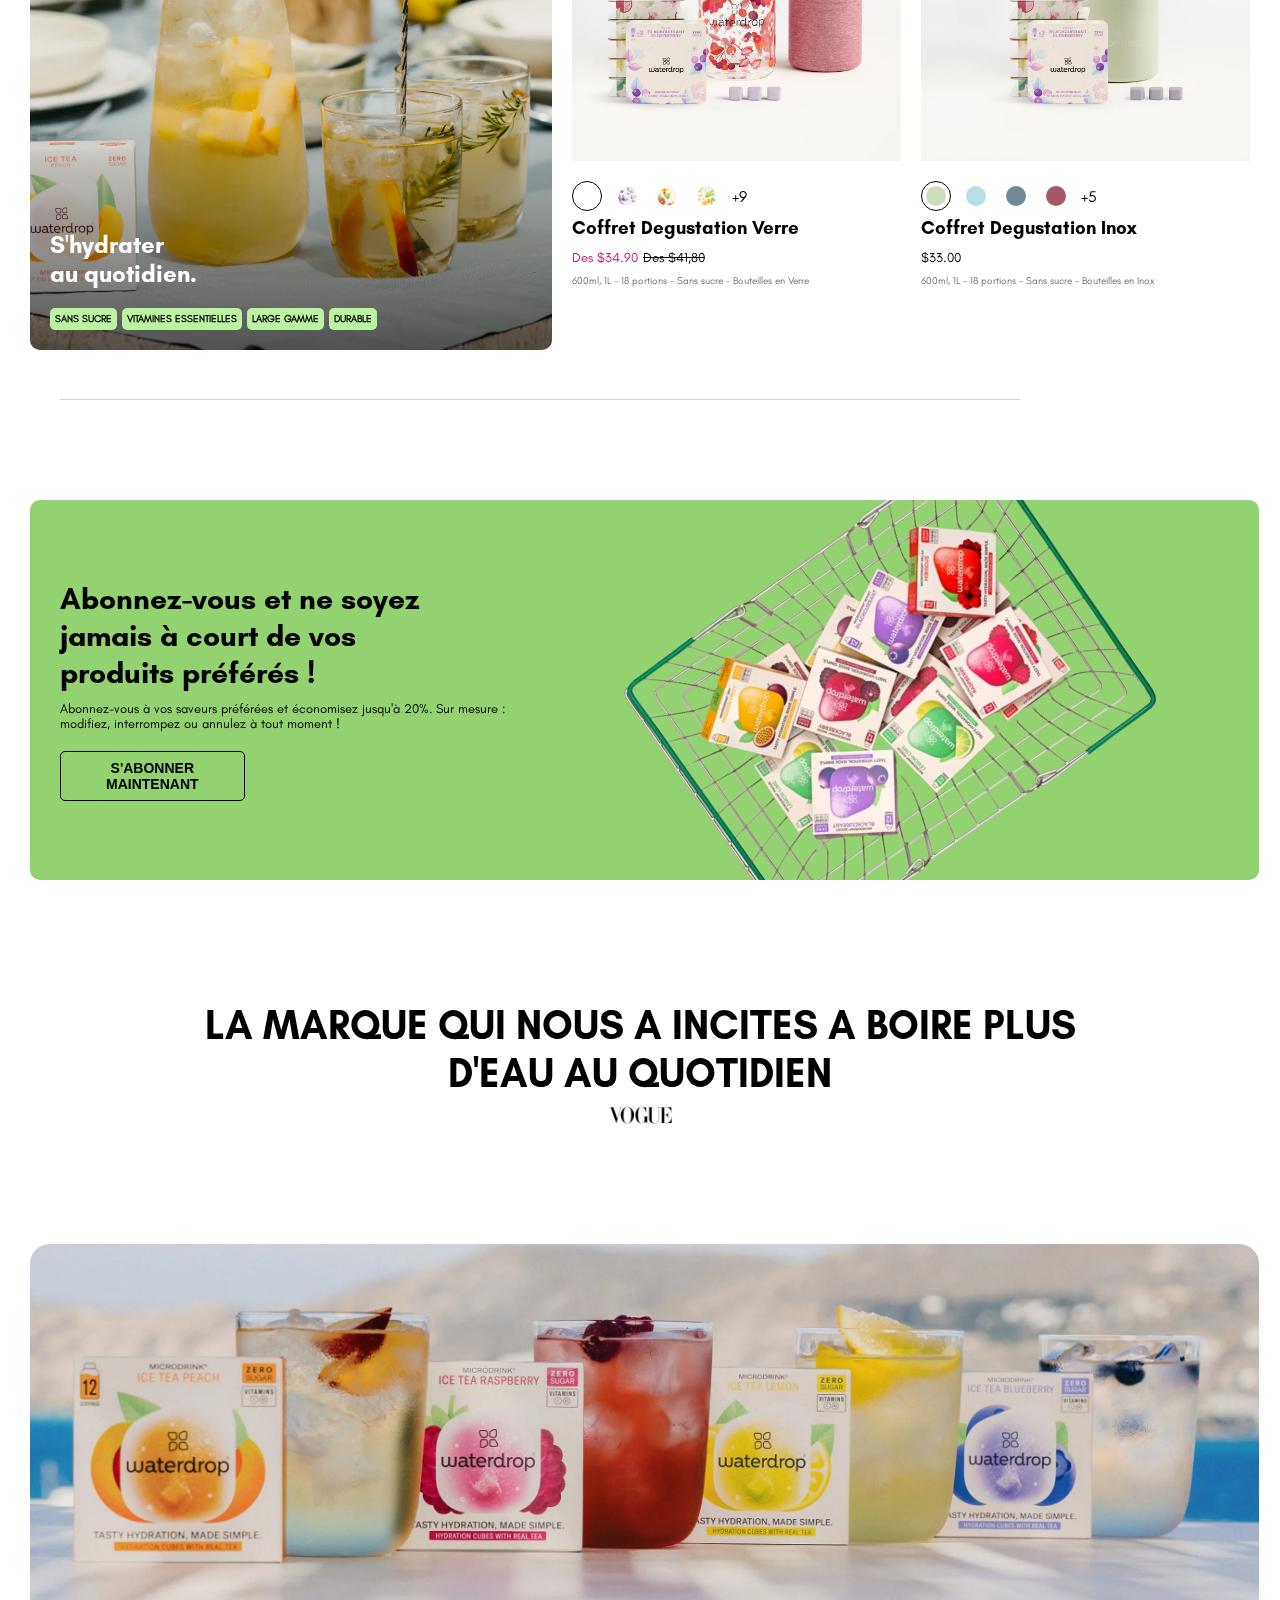
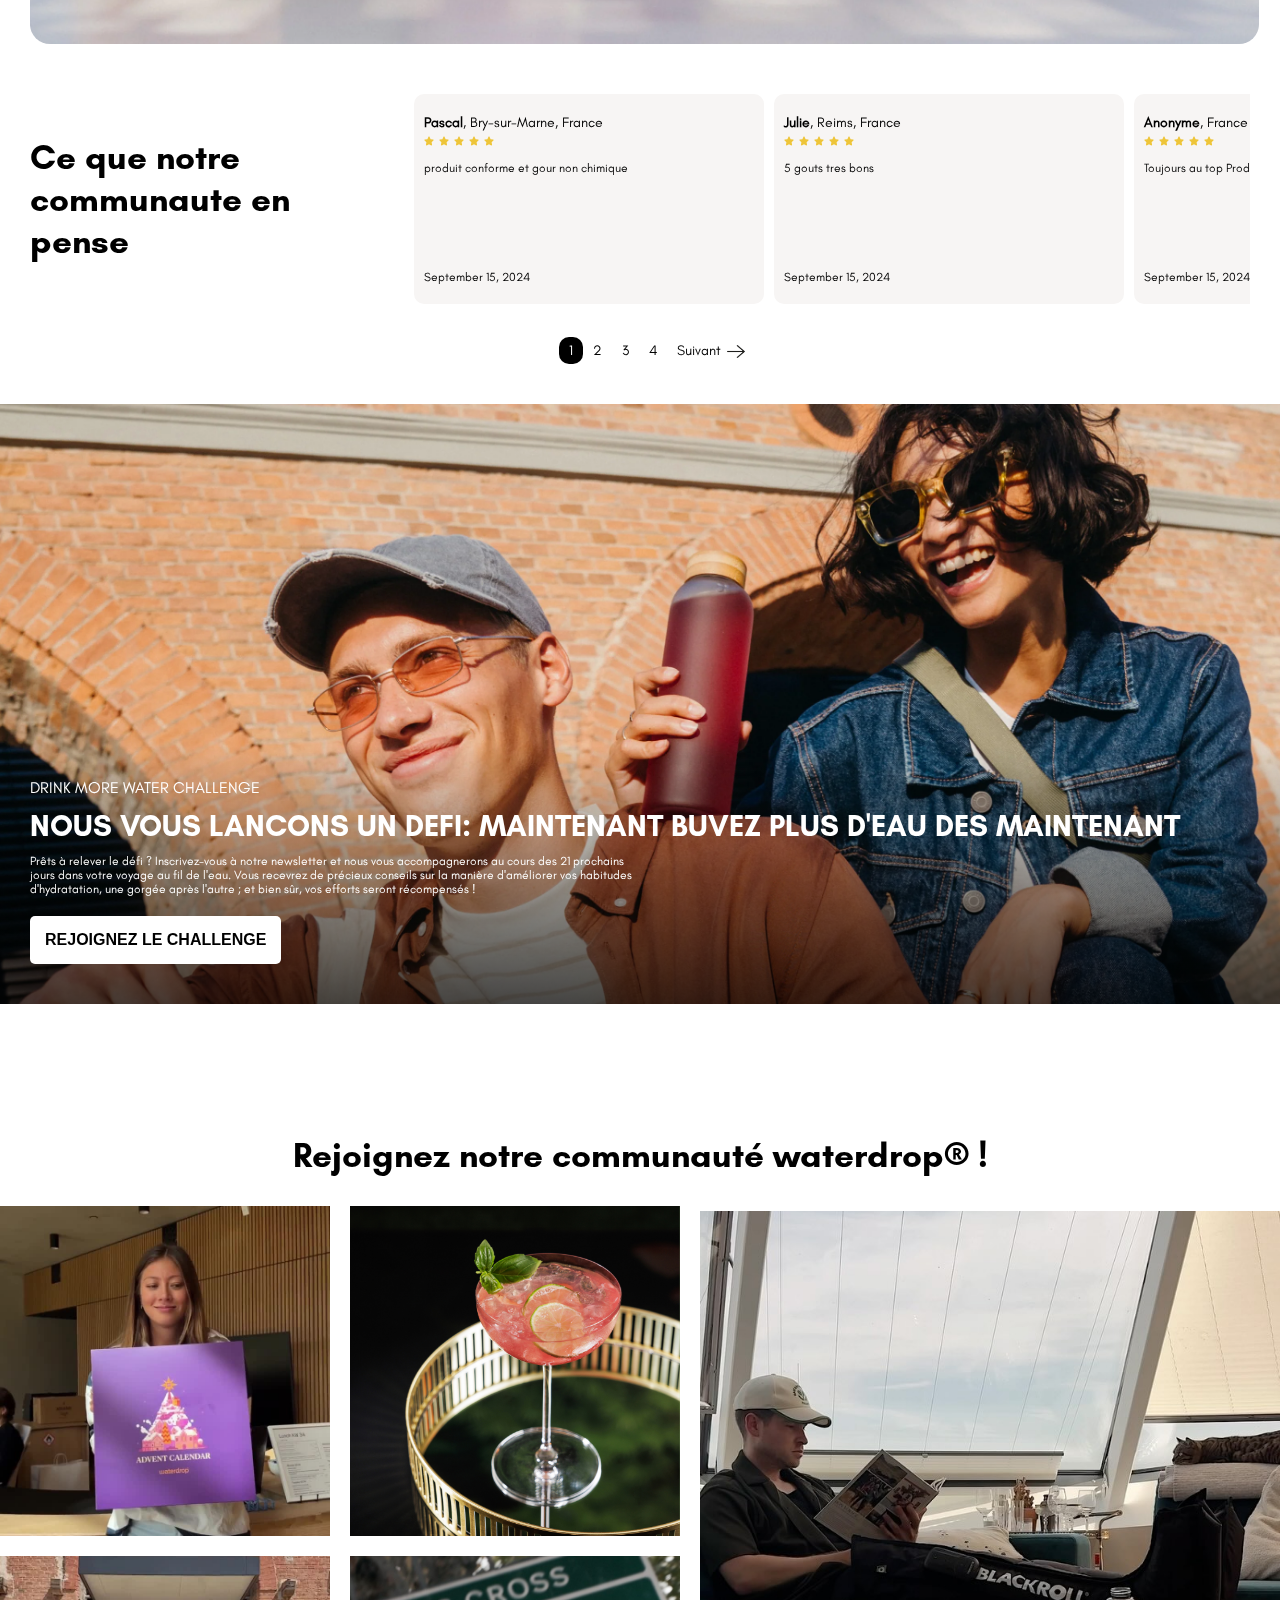
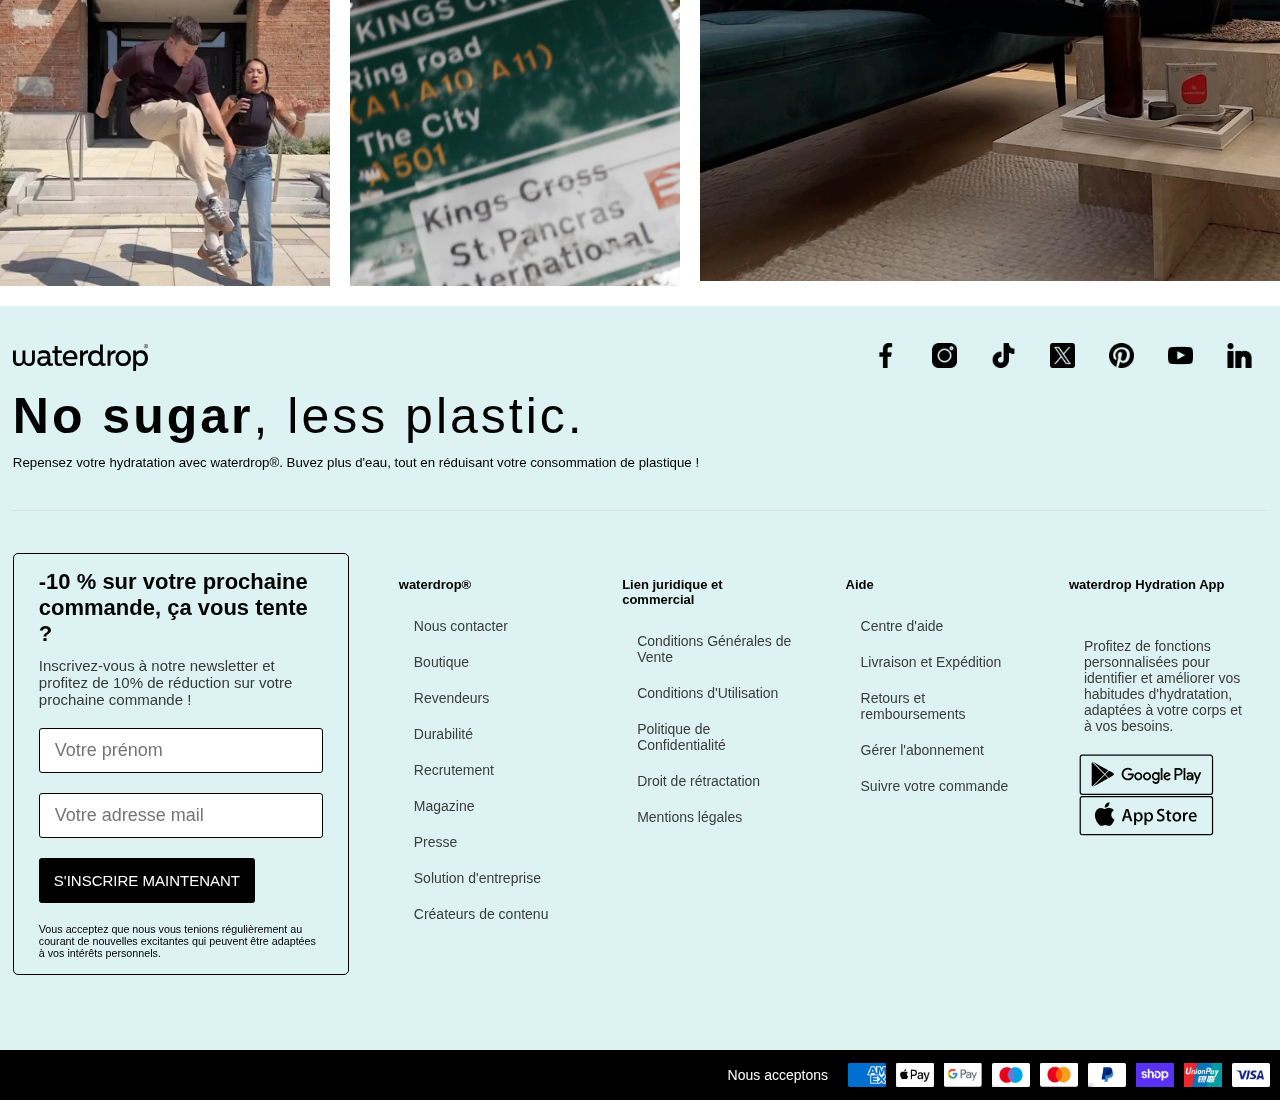
==== commit 99967b54: "Poffinage" ====
--- a/index.html
+++ b/index.html
@@ -17,19 +17,25 @@
             <img src="./assets/logo.svg" />
           </a>
           <li class="first">
-            <a href=""> À la Une </a>
+            <a href="./page/galerie.html"> À la Une </a>
             <section class="onglet-container first-sub">
               <ul
                 class="sub-onglet-container animation"
                 style="animation-delay: 0.2s"
               >
-                <li><a href="">Meilleures Ventes</a></li>
-                <li><a href="">Coffrets Degustation</a></li>
-                <li class="exclusif"><a href="">Limited: Microdrik Cola</a></li>
-                <li class="new"><a href="">Calendrier de l'Avant2024</a></li>
-                <li class="promo-tag"><a href="">Offres Exclusives</a></li>
-                <li><a href="">Sports & Evenments</a></li>
-                <li><a href="">Tout Voir</a></li>
+                <li><a href="./page/galerie.html">Meilleures Ventes</a></li>
+                <li><a href="./page/galerie.html">Coffrets Degustation</a></li>
+                <li class="exclusif">
+                  <a href="./page/galerie.html">Limited: Microdrik Cola</a>
+                </li>
+                <li class="new">
+                  <a href="./page/galerie.html">Calendrier de l'Avant2024</a>
+                </li>
+                <li class="promo-tag">
+                  <a href="./page/galerie.html">Offres Exclusives</a>
+                </li>
+                <li><a href="./page/galerie.html">Sports & Evenments</a></li>
+                <li><a href="./page/galerie.html">Tout Voir</a></li>
               </ul>
 
               <section class="img-container">
@@ -51,10 +57,11 @@
             </section>
           </li>
           <li class="second">
-            <a href=""> Saveurs </a>
+            <a href="/page/galerie.html"> Saveurs </a>
             <section class="onglet-container second-sub">
               <ul class="saveurs-container">
-                <div
+                <a
+                  href="./page/galerie.html"
                   class="saveur active animation"
                   style="animation-delay: 0.1s"
                 >
@@ -63,36 +70,56 @@
                     <h4>S'abonner et economiser</h4>
                     <p>Jusqu'a -20% sur vos saveurs preferers.</p>
                   </span>
-                </div>
-                <div class="saveur animation" style="animation-delay: 0.2s">
+                </a>
+                <a
+                  href="./page/galerie.html"
+                  class="saveur animation"
+                  style="animation-delay: 0.2s"
+                >
                   <img src="assets/ice_tea_menu.avif" alt="" />
                   <span class="text">
                     <h4>THE GLACE</h4>
                     <p>Pour se rafraichir.</p>
                   </span>
-                </div>
-                <div class="saveur animation" style="animation-delay: 0.3s">
+                </a>
+                <a
+                  href="./page/galerie.html"
+                  class="saveur animation"
+                  style="animation-delay: 0.3s"
+                >
                   <img src="assets/Tropical.avif" alt="" />
                   <span class="text">
                     <h4>Microtea</h4>
                     <p>Pour s'hydrater et rester au chaud.</p>
                   </span>
-                </div>
-                <div class="saveur animation" style="animation-delay: 0.4s">
+                </a>
+                <a
+                  href="./page/galerie.html"
+                  class="saveur animation"
+                  style="animation-delay: 0.4s"
+                >
                   <img src="assets/discovery-kit-menu-item.avif" alt="" />
                   <span class="text">
                     <h4>Coffrets Decouverte et Degustation</h4>
                     <p>Parfait pour commencer !.</p>
                   </span>
-                </div>
-                <div class="saveur animation" style="animation-delay: 0.5s">
+                </a>
+                <a
+                  href="./page/galerie.html"
+                  class="saveur animation"
+                  style="animation-delay: 0.5s"
+                >
                   <img src="assets/microlyte-berry.avif" alt="" />
                   <span class="text">
                     <h4>Microlyte</h4>
                     <p>Pour le sport, pendant et apres.</p>
                   </span>
-                </div>
-                <div class="saveur animation" style="animation-delay: 0.6s">
+                </a>
+                <a
+                  href="./page/galerie.html"
+                  class="saveur animation"
+                  style="animation-delay: 0.6s"
+                >
                   <img src="assets/Sila_Menu_item.avif" alt="" />
                   <span class="text">
                     <h4>SLIA x waterdrop</h4>
@@ -101,23 +128,31 @@
                       Djokovic.
                     </p>
                   </span>
-                </div>
-                <div class="saveur animation" style="animation-delay: 0.7s">
+                </a>
+                <a
+                  href="./page/galerie.html"
+                  class="saveur animation"
+                  style="animation-delay: 0.7s"
+                >
                   <img src="assets/microlyte-berry.avif" alt="" />
                   <span class="text">
                     <h4>Microdrink</h4>
                     <p>Pour s'hydrater au quotidien.</p>
                   </span>
-                </div>
-                <div class="saveur animation" style="animation-delay: 0.8s">
+                </a>
+                <a
+                  href="./page/galerie.html"
+                  class="saveur animation"
+                  style="animation-delay: 0.8s"
+                >
                   <img src="assets/Microdrink-menu-item.avif" alt="" />
                   <span class="text">
                     <h4>Microenergy</h4>
                     <p>Pour un boot d'energie naturel.</p>
                   </span>
-                </div>
-                <a
-                  href="page/galerie.html"
+                </a>
+                <a
+                  href="./page/galerie.html"
                   class="saveur animation"
                   style="animation-delay: 0.9s"
                 >
@@ -131,10 +166,11 @@
             </section>
           </li>
           <li class="third">
-            <a href=""> Accessoires </a>
+            <a href="page/galerie.html"> Accessoires </a>
             <section class="onglet-container third-sub">
               <ul class="saveurs-container">
-                <div
+                <a
+                  href="./page/galerie.html"
                   class="saveur active animation"
                   style="animation-delay: 0.1s"
                 >
@@ -143,22 +179,34 @@
                     <h4>Toutes les Bouteilles</h4>
                     <p>Pour toutes les occasions.</p>
                   </span>
-                </div>
-                <div class="saveur animation" style="animation-delay: 0.2s">
+                </a>
+                <a
+                  href="./page/galerie.html"
+                  class="saveur animation"
+                  style="animation-delay: 0.2s"
+                >
                   <img src="assets/Steel_Bottles.avif" alt="" />
                   <span class="text">
                     <h4>Bouteilles en Inox</h4>
                     <p>24 heures frais, 12h chaud.</p>
                   </span>
-                </div>
-                <div class="saveur animation" style="animation-delay: 0.3s">
+                </a>
+                <a
+                  href="./page/galerie.html"
+                  class="saveur animation"
+                  style="animation-delay: 0.3s"
+                >
                   <img src="assets/LUCY_Filter_Carafe.avif" alt="" />
                   <span class="text">
                     <h4>Carafe Filtrante LUCY</h4>
                     <p>Purifie l'eau, garde les mineraux.</p>
                   </span>
-                </div>
-                <div class="saveur animation" style="animation-delay: 0.4s">
+                </a>
+                <a
+                  href="./page/galerie.html"
+                  class="saveur animation"
+                  style="animation-delay: 0.4s"
+                >
                   <img
                     src="assets/Glass_Bottles-menu-items_f46c7870-0645-47f9-853f-af9c50d7e5d1.avif"
                     alt=""
@@ -167,51 +215,67 @@
                     <h4>Bouteilles en Verre</h4>
                     <p>Verre borosilicate robuste.</p>
                   </span>
-                </div>
-                <div class="saveur animation" style="animation-delay: 0.5s">
+                </a>
+                <a
+                  href="./page/galerie.html"
+                  class="saveur animation"
+                  style="animation-delay: 0.5s"
+                >
                   <img src="assets/Bear.avif" alt="" />
                   <span class="text">
                     <h4>Collection Enfants</h4>
                     <p>Sans BPA, facile a nettoyer.</p>
                   </span>
-                </div>
-                <div class="saveur animation" style="animation-delay: 0.6s">
+                </a>
+                <a
+                  href="./page/galerie.html"
+                  class="saveur animation"
+                  style="animation-delay: 0.6s"
+                >
                   <img src="assets/LUCY_Smart_Cap.avif" alt="" />
                   <span class="text">
                     <h4>Bouchon Intelligen LUCY</h4>
                     <p>Nettoie, suit, rappelle.</p>
                   </span>
-                </div>
-                <div class="saveur animation" style="animation-delay: 0.7s">
+                </a>
+                <a
+                  href="./page/galerie.html"
+                  class="saveur animation"
+                  style="animation-delay: 0.7s"
+                >
                   <img src="assets/All-Purpose_Bottles-menu-item.avif" alt="" />
                   <span class="text">
                     <h4>Gourdes en Inox</h4>
                     <p>Large ouverture, divers couvercles.</p>
                   </span>
-                </div>
-                <div class="saveur animation" style="animation-delay: 0.8s">
+                </a>
+                <a
+                  href="./page/galerie.html"
+                  class="saveur animation"
+                  style="animation-delay: 0.8s"
+                >
                   <img src="assets/Homeware_and_Accessories.avif" alt="" />
                   <span class="text">
                     <h4>Accessoires pour la maison</h4>
                     <p>Carafes, tasses, pailles, couvercles etc.</p>
                   </span>
-                </div>
+                </a>
               </ul>
             </section>
           </li>
           <li class="fourth">
-            <a href=""> En savoir plus </a>
+            <a href="./page/galerie.html"> En savoir plus </a>
             <section class="onglet-container fourth-sub">
               <ul
                 class="sub-onglet-container animation"
                 style="animation-delay: 0.1s"
               >
-                <li><a href="">Notre histoire</a></li>
-                <li><a href="">Trouver un magasin</a></li>
-                <li><a href="">Revendeurs</a></li>
-                <li><a href="">Blog</a></li>
-                <li><a href="">Sports & evenments</a></li>
-                <li><a href="">Gerer mon abonnement</a></li>
+                <li><a href="./page/galerie.html">Notre histoire</a></li>
+                <li><a href="./page/galerie.html">Trouver un magasin</a></li>
+                <li><a href="./page/galerie.html">Revendeurs</a></li>
+                <li><a href="./page/galerie.html">Blog</a></li>
+                <li><a href="./page/galerie.html">Sports & evenments</a></li>
+                <li><a href="./page/galerie.html">Gerer mon abonnement</a></li>
               </ul>
 
               <section class="img-container">
--- a/style.css
+++ b/style.css
@@ -811,15 +811,11 @@
   display: flex;
 }
 
-.first:hover {
-  $xx: 1;
-}
-
 .onglet-container {
   padding-top: 20px;
   display: none;
   position: absolute;
-  top: 42px;
+  top: 45px;
   left: 0;
   height: 40vh;
   width: 100%;
@@ -1431,8 +1427,8 @@
   flex-direction: column;
   align-items: center;
   justify-content: center;
-  margin: 200px 0;
-  padding: 200px 0 250px 0;
+  margin: 100px 0;
+  padding: 100px 0 150px 0;
   gap: 50px;
   background: rgba(180, 3, 98, 0.7);
   color: rgba(180, 3, 98, 0.5);
@@ -1489,7 +1485,7 @@
 .icons-for-understand::before {
   content: "";
   position: absolute;
-  width: 100%;
+  width: 110%;
   height: 70%;
   bottom: -40px;
   left: -30px;
@@ -1504,7 +1500,7 @@
 
 .icons-title {
   margin-bottom: -5px;
-  font-size: 14px;
+  font-size: 18px;
   font-weight: 600;
   text-transform: uppercase;
   color: rgba(180, 3, 98, 0.5);
@@ -1512,6 +1508,7 @@
 
 p {
   width: fit-content;
+  font-size: 16px;
 }
 
 .icon-info {
@@ -2322,7 +2319,7 @@
 }
 
 footer {
-  background-color: #f8f8f8;
+  background-color: #8fd6d84d;
   padding-top: 10px;
 }
 
@@ -2451,6 +2448,7 @@
   color: #ffffff;
   border: none;
   border-radius: 3px;
+  margin-bottom: 20px;
 }
 
 footer h6 {
@@ -2515,11 +2513,11 @@
 }
 
 #Contact-infos {
-  width: 40%;
+  width: 35%;
 }
 
 #Contact-text {
-  width: 50%;
+  width: 55%;
 }
 
 .Contact-Us--titre {
@@ -2560,7 +2558,7 @@
   color: black;
   font-family: Verdana, Geneva, Tahoma, sans-serif;
   gap: 10px;
-  width: 300px;
+  width: 320px;
   margin: 10px;
   height: 100px;
 }
@@ -2631,7 +2629,7 @@
 }
 
 .contact-page .contact-réseaux {
-  width: 50px;
+  width: 35px;
   margin: 3px;
   border: 1px solid rgba(0, 0, 0, 0.098);
   border-radius: 10px;
